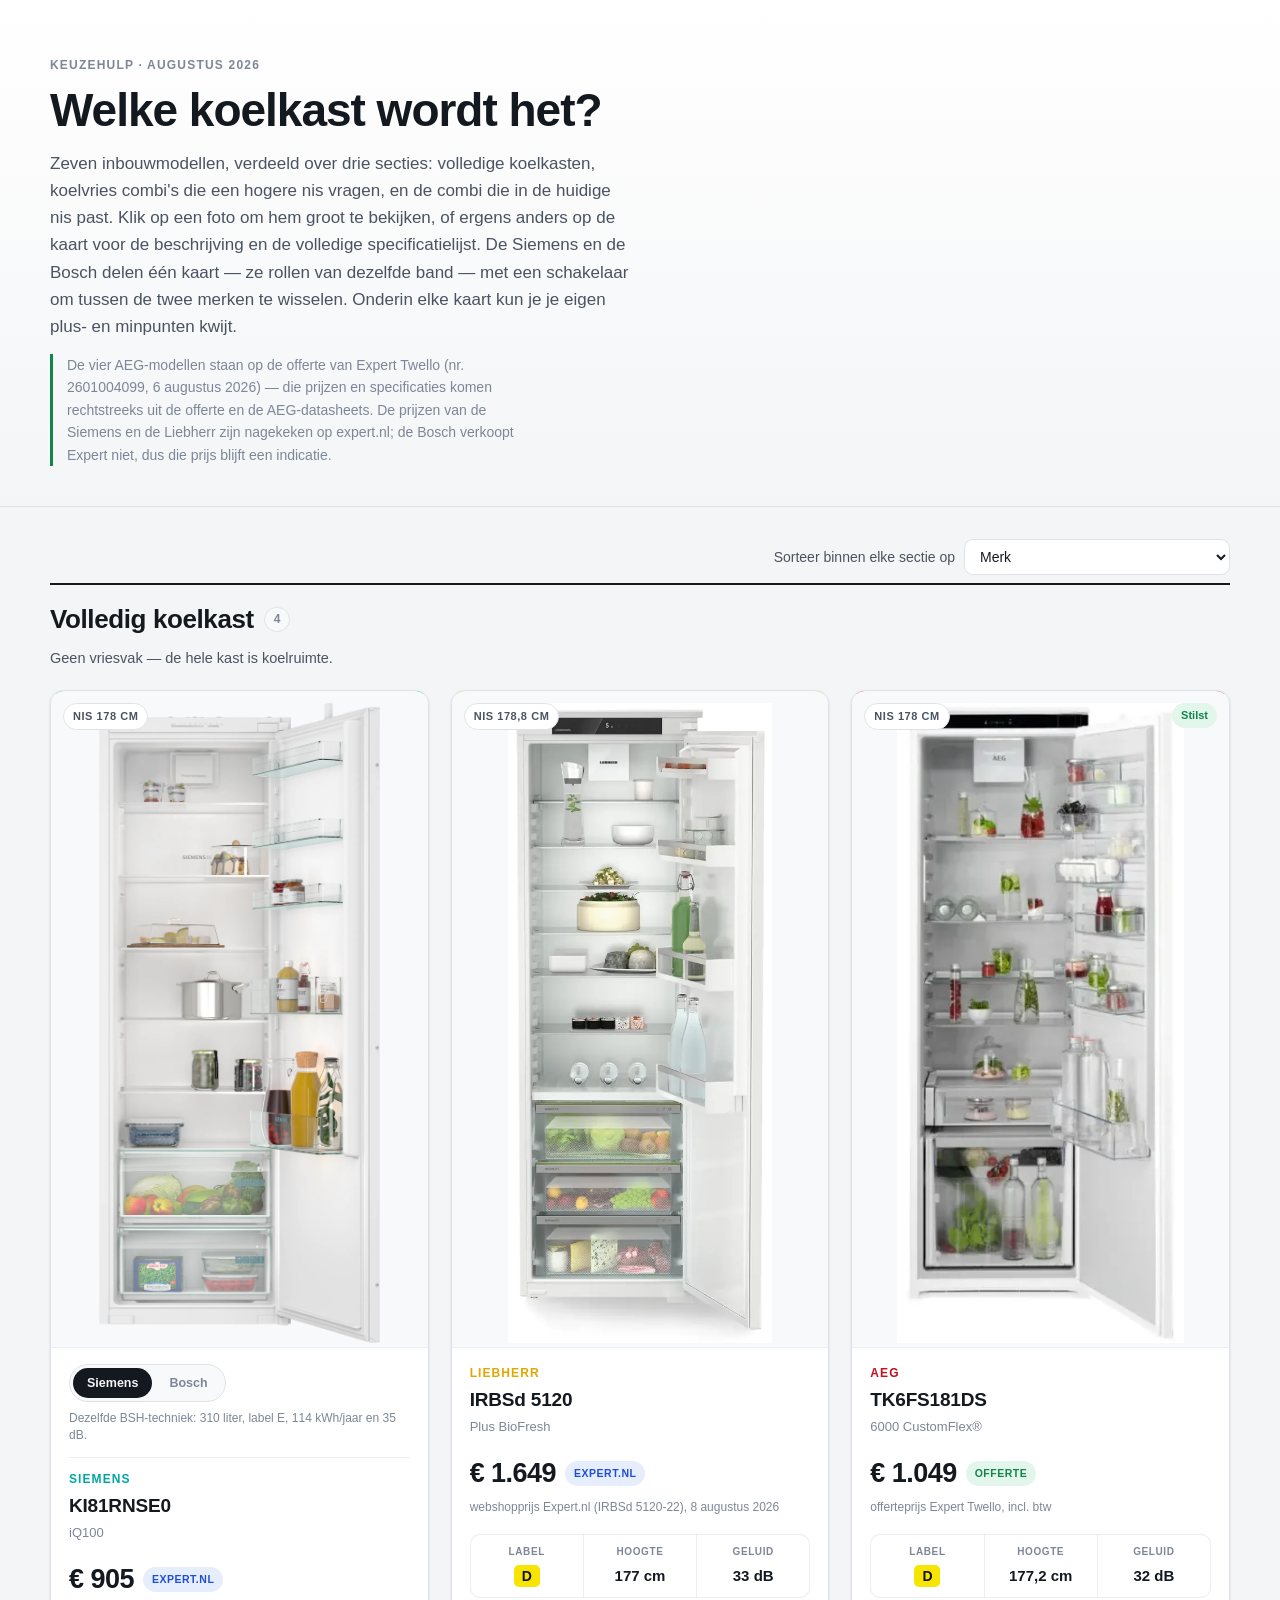
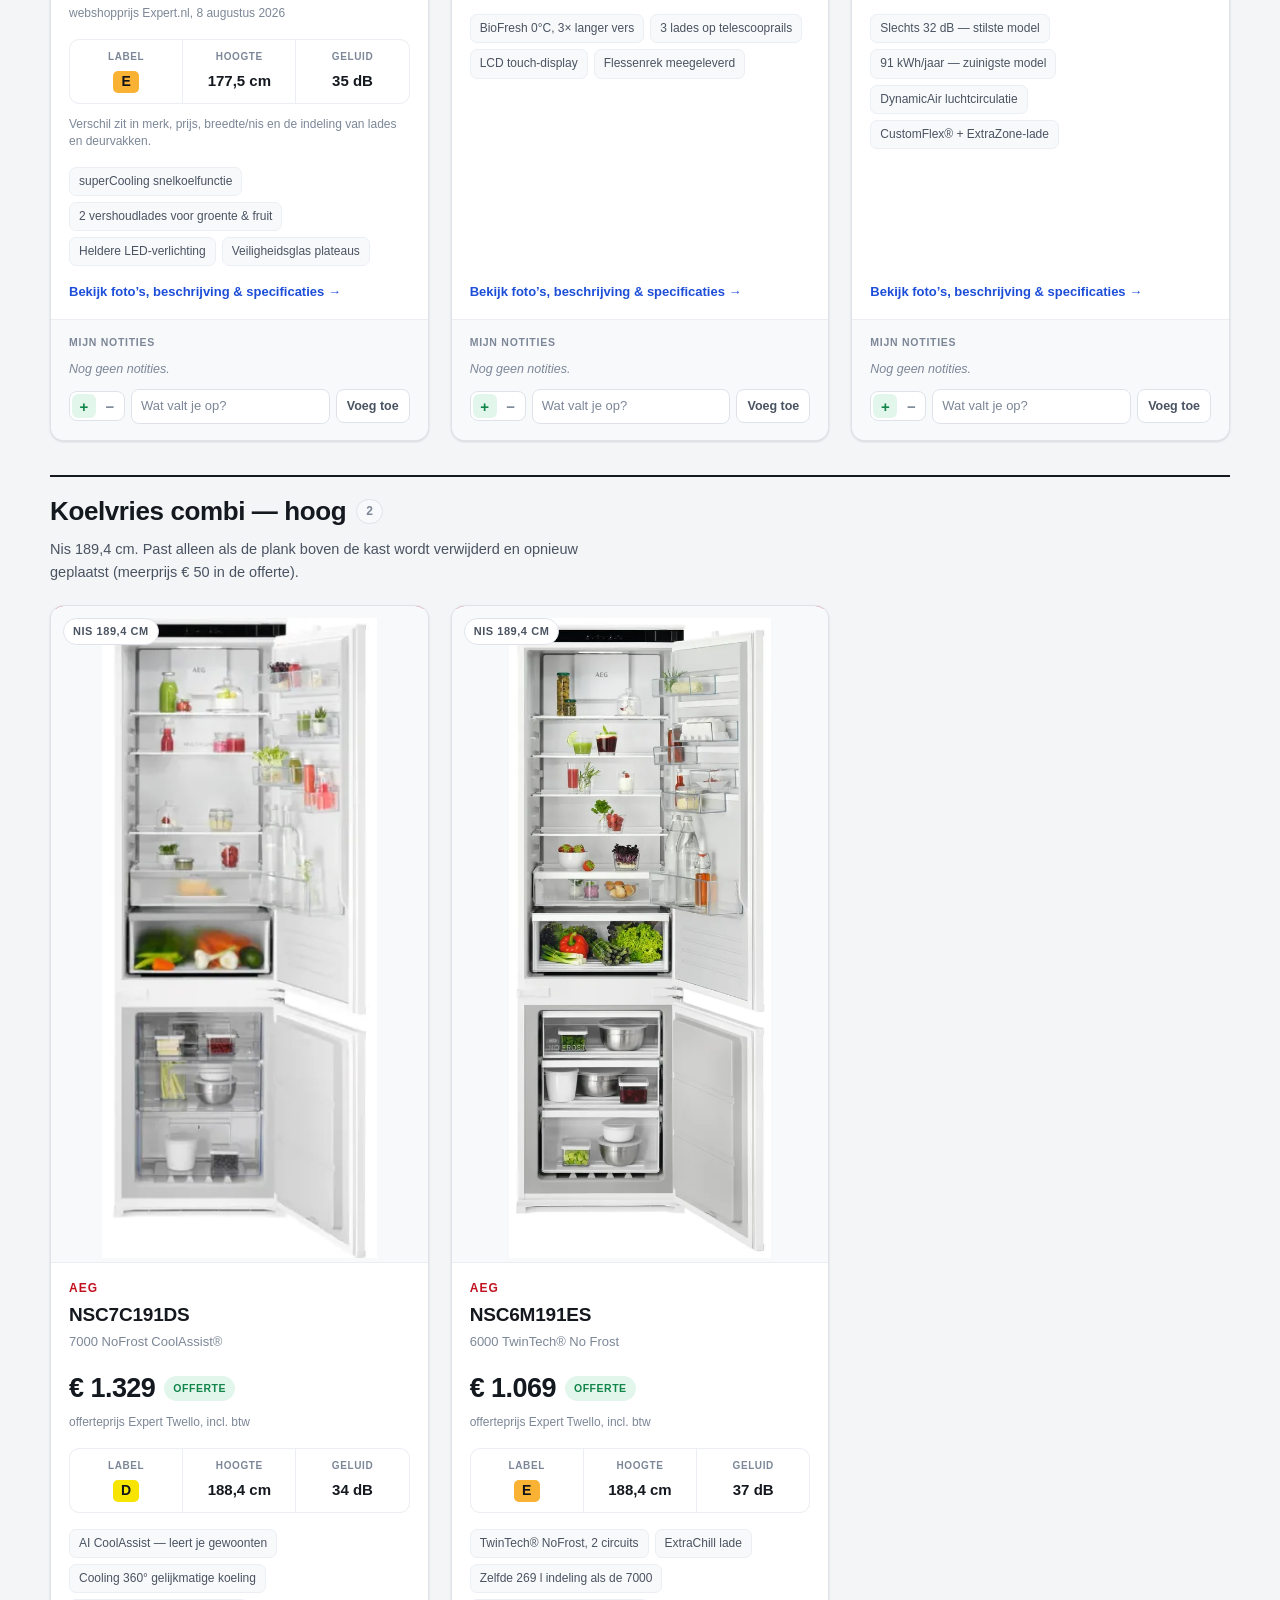
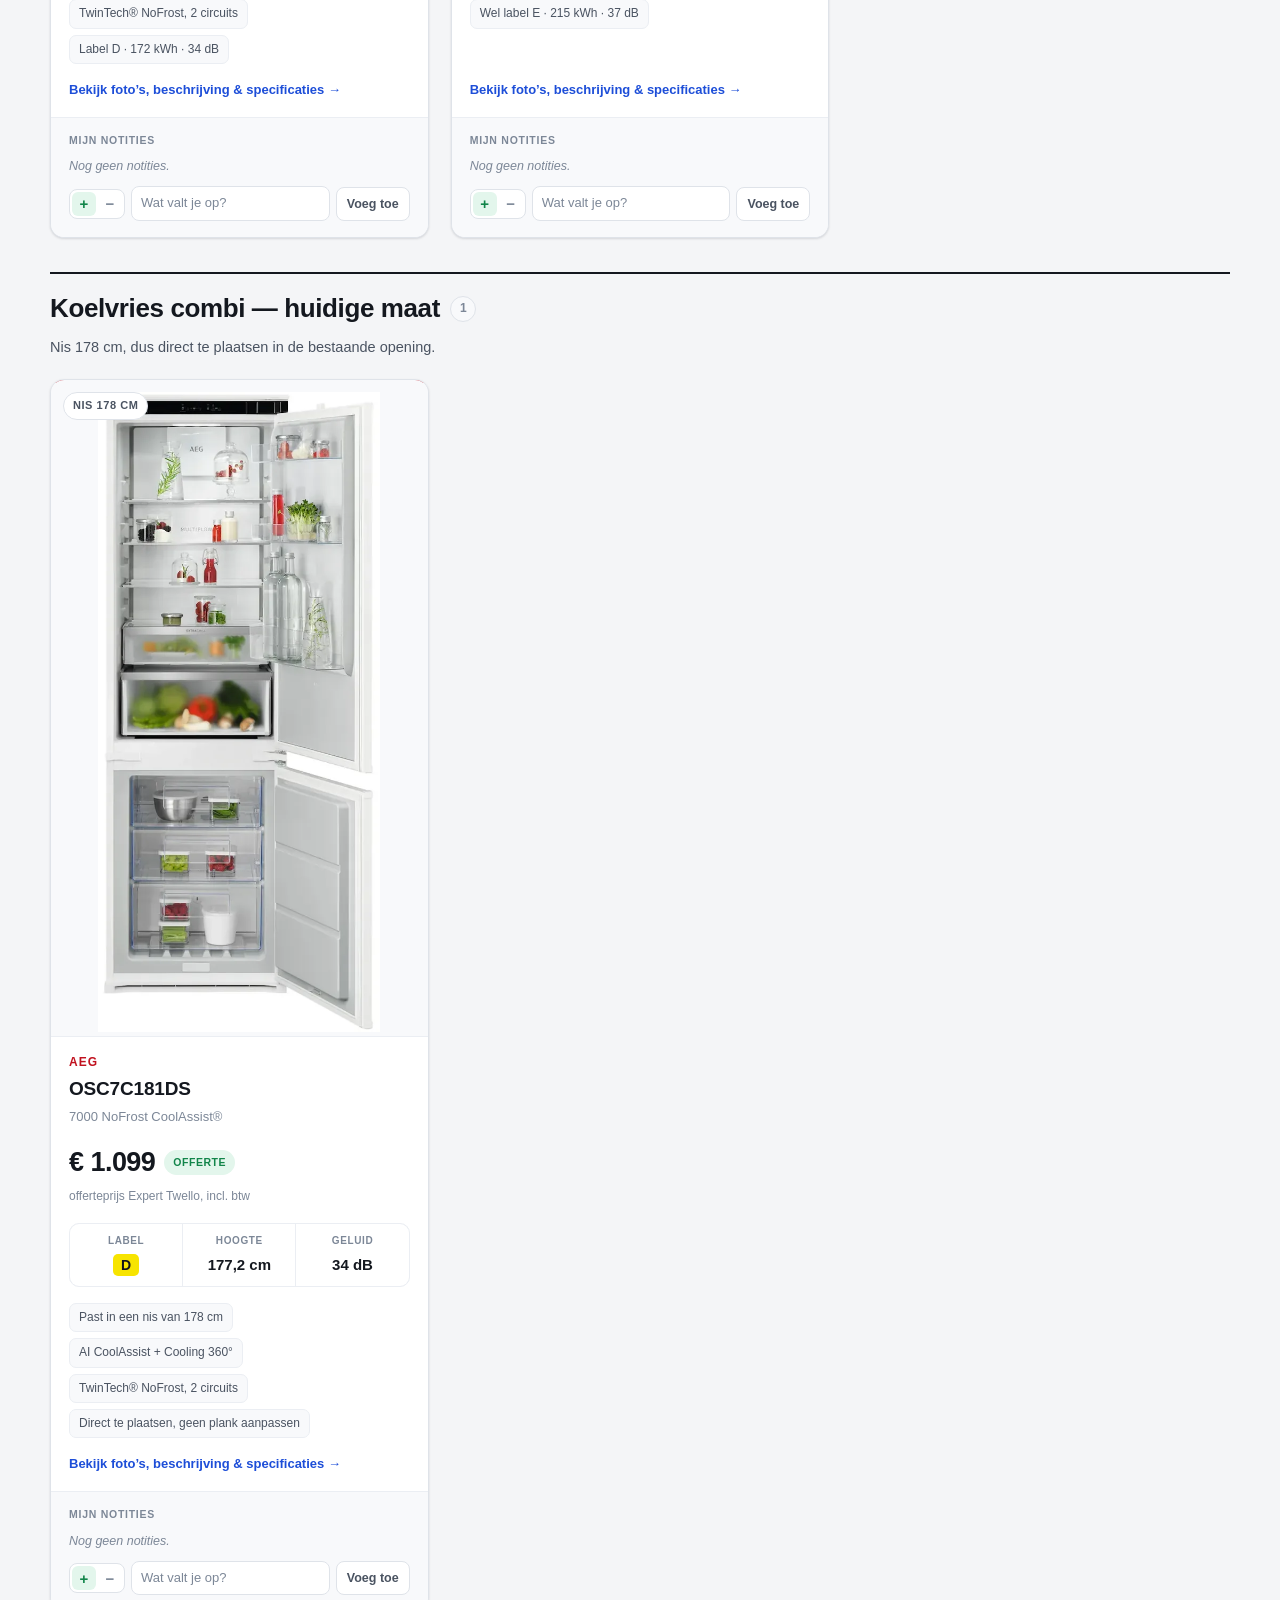
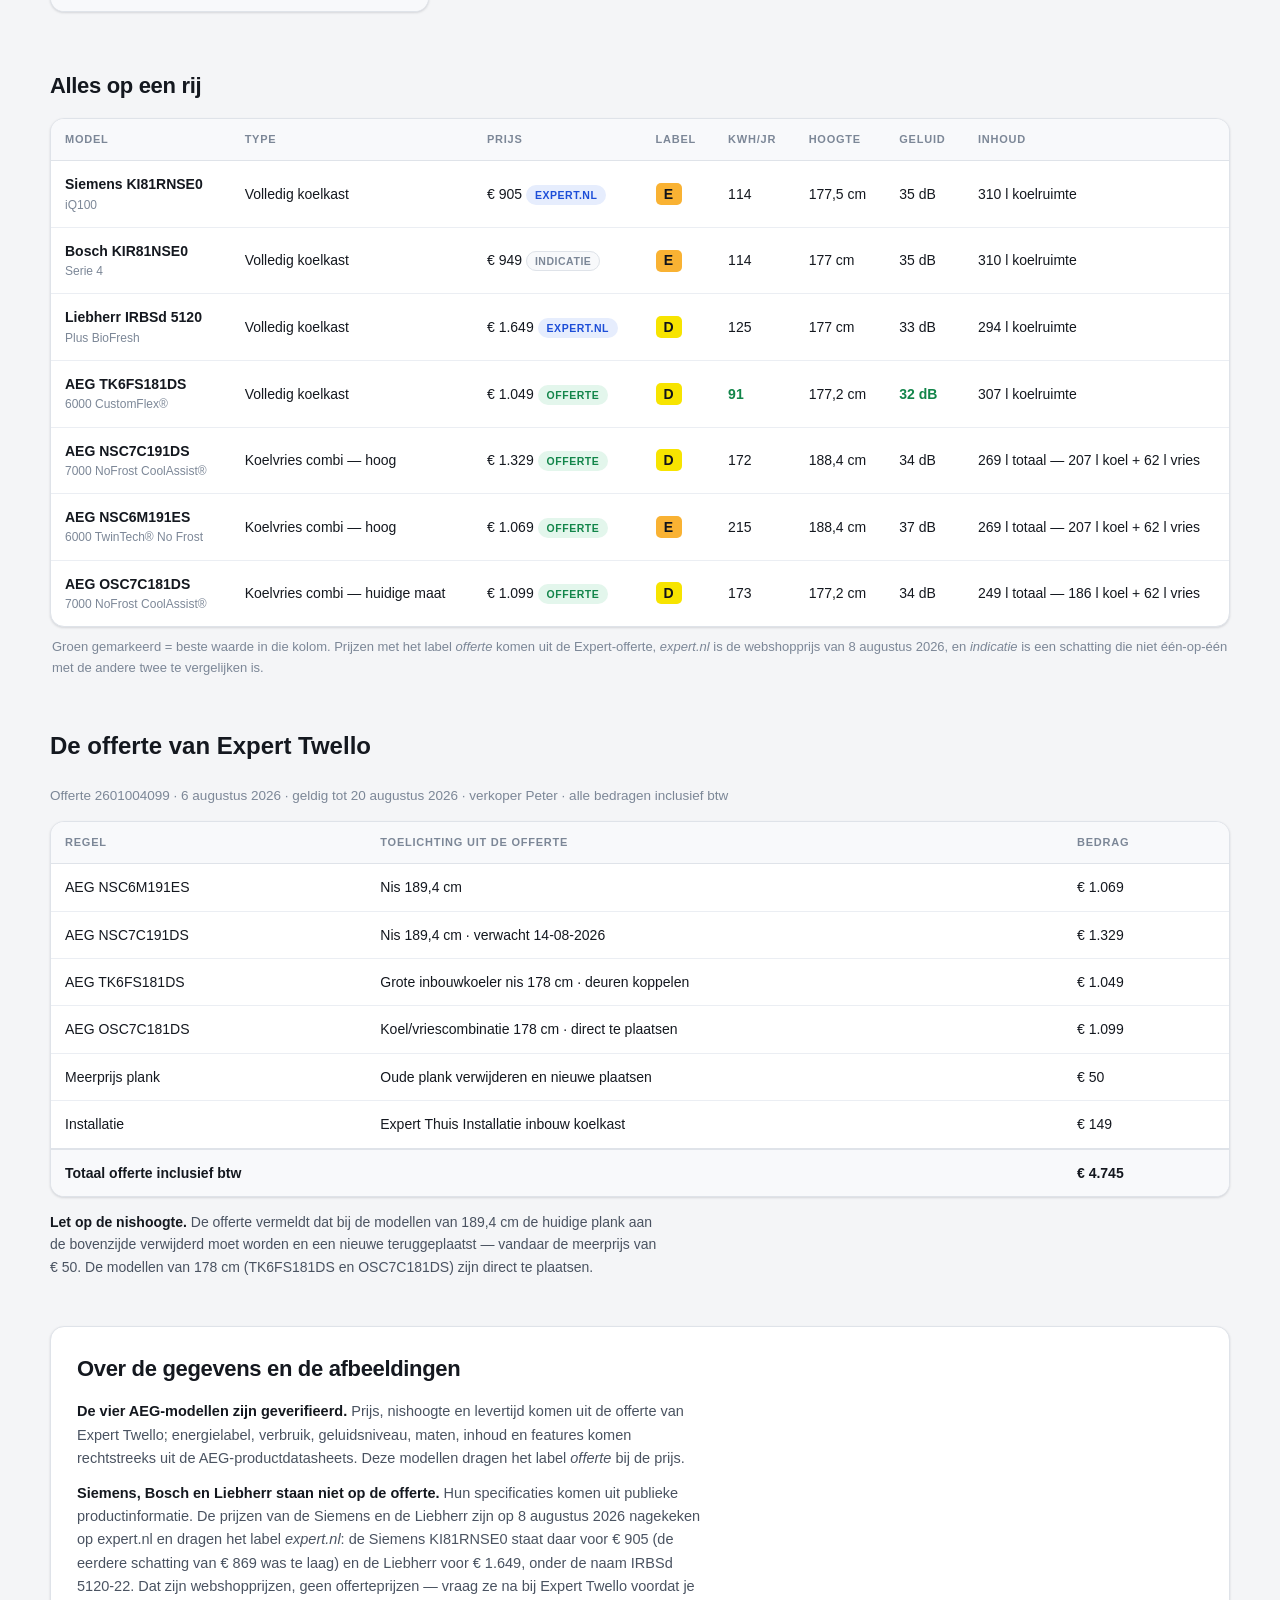
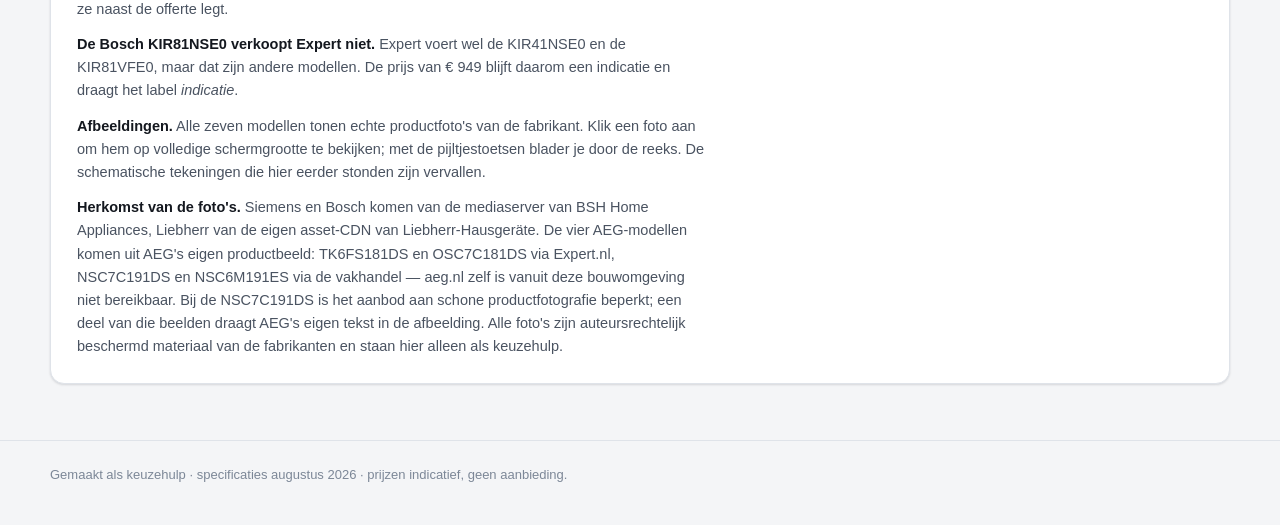
==== index.html @ 1cbc3e60 "Eigen plus- en minpunten per kaart, bewaard in de browser Onderin elke kaart staat een blok 'Mijn no" ====
<!DOCTYPE html>
<html lang="nl">
<head>
<meta charset="utf-8">
<meta name="viewport" content="width=device-width, initial-scale=1">
<title>Koelkasten vergelijken — visueel overzicht</title>
<meta name="description" content="Visueel overzicht van zes inbouwkoelkasten en koel-vriescombinaties: prijs, energielabel, hoogte, geluidsniveau en unieke features.">
<link rel="stylesheet" href="assets/style.css">
<link rel="icon" href="data:image/svg+xml,<svg xmlns='http://www.w3.org/2000/svg' viewBox='0 0 100 100'><text y='.9em' font-size='90'>🧊</text></svg>">
</head>
<body>

<header class="site-header">
  <div class="wrap">
    <p class="eyebrow">Keuzehulp · augustus 2026</p>
    <h1>Welke koelkast wordt het?</h1>
    <p class="lede">
      Zeven inbouwmodellen, verdeeld over drie secties: volledige koelkasten,
      koelvries combi's die een hogere nis vragen, en de combi die in de huidige
      nis past. Klik op een foto om hem groot te bekijken, of ergens anders op de
      kaart voor de beschrijving en de volledige specificatielijst. De Siemens en
      de Bosch delen één kaart — ze rollen van dezelfde band — met een schakelaar
      om tussen de twee merken te wisselen. Onderin elke kaart kun je je eigen
      plus- en minpunten kwijt.
    </p>
    <p class="lede-note">
      De vier AEG-modellen staan op de offerte van Expert Twello
      (nr. 2601004099, 6 augustus 2026) — die prijzen en specificaties komen
      rechtstreeks uit de offerte en de AEG-datasheets. De prijzen van de Siemens
      en de Liebherr zijn nagekeken op expert.nl; de Bosch verkoopt Expert niet,
      dus die prijs blijft een indicatie.
    </p>
  </div>
</header>

<main class="wrap">

  <section class="controls" aria-label="Sorteren">
    <label class="sort">
      <span>Sorteer binnen elke sectie op</span>
      <select id="sort">
        <option value="default">Merk</option>
        <option value="price">Prijs (laag → hoog)</option>
        <option value="noise">Geluidsniveau (stil → luid)</option>
        <option value="energy">Energieverbruik (zuinig → onzuinig)</option>
        <option value="height">Hoogte (laag → hoog)</option>
      </select>
    </label>
  </section>

  <div id="sections"></div>

  <section class="compare" aria-labelledby="compare-title">
    <h2 id="compare-title">Alles op een rij</h2>
    <div class="table-scroll">
      <table id="compare-table">
        <thead>
          <tr>
            <th scope="col">Model</th>
            <th scope="col">Type</th>
            <th scope="col">Prijs</th>
            <th scope="col">Label</th>
            <th scope="col">kWh/jr</th>
            <th scope="col">Hoogte</th>
            <th scope="col">Geluid</th>
            <th scope="col">Inhoud</th>
          </tr>
        </thead>
        <tbody></tbody>
      </table>
    </div>
    <p class="table-note">
      Groen gemarkeerd = beste waarde in die kolom. Prijzen met het label
      <em>offerte</em> komen uit de Expert-offerte, <em>expert.nl</em> is de webshopprijs
      van 8 augustus 2026, en <em>indicatie</em> is een schatting die niet één-op-één met
      de andere twee te vergelijken is.
    </p>
  </section>

  <section class="offerte" aria-labelledby="offerte-title">
    <h2 id="offerte-title">De offerte van Expert Twello</h2>
    <p class="offerte-meta">
      Offerte 2601004099 · 6 augustus 2026 · geldig tot 20 augustus 2026 ·
      verkoper Peter · alle bedragen inclusief btw
    </p>
    <div class="table-scroll">
      <table class="offerte-table">
        <thead>
          <tr>
            <th scope="col">Regel</th>
            <th scope="col">Toelichting uit de offerte</th>
            <th scope="col">Bedrag</th>
          </tr>
        </thead>
        <tbody>
          <tr><td>AEG NSC6M191ES</td><td>Nis 189,4 cm</td><td class="num">€ 1.069</td></tr>
          <tr><td>AEG NSC7C191DS</td><td>Nis 189,4 cm · verwacht 14-08-2026</td><td class="num">€ 1.329</td></tr>
          <tr><td>AEG TK6FS181DS</td><td>Grote inbouwkoeler nis 178 cm · deuren koppelen</td><td class="num">€ 1.049</td></tr>
          <tr><td>AEG OSC7C181DS</td><td>Koel/vriescombinatie 178 cm · direct te plaatsen</td><td class="num">€ 1.099</td></tr>
          <tr><td>Meerprijs plank</td><td>Oude plank verwijderen en nieuwe plaatsen</td><td class="num">€ 50</td></tr>
          <tr><td>Installatie</td><td>Expert Thuis Installatie inbouw koelkast</td><td class="num">€ 149</td></tr>
          <tr class="total"><td colspan="2">Totaal offerte inclusief btw</td><td class="num">€ 4.745</td></tr>
        </tbody>
      </table>
    </div>
    <p class="offerte-note">
      <strong>Let op de nishoogte.</strong> De offerte vermeldt dat bij de modellen van
      189,4 cm de huidige plank aan de bovenzijde verwijderd moet worden en een nieuwe
      teruggeplaatst — vandaar de meerprijs van € 50. De modellen van 178 cm
      (TK6FS181DS en OSC7C181DS) zijn direct te plaatsen.
    </p>
  </section>

  <section class="disclosure" aria-labelledby="bron-title">
    <h2 id="bron-title">Over de gegevens en de afbeeldingen</h2>
    <p>
      <strong>De vier AEG-modellen zijn geverifieerd.</strong> Prijs, nishoogte en
      levertijd komen uit de offerte van Expert Twello; energielabel, verbruik,
      geluidsniveau, maten, inhoud en features komen rechtstreeks uit de
      AEG-productdatasheets. Deze modellen dragen het label <em>offerte</em> bij de prijs.
    </p>
    <p>
      <strong>Siemens, Bosch en Liebherr staan niet op de offerte.</strong> Hun
      specificaties komen uit publieke productinformatie. De prijzen van de Siemens en de
      Liebherr zijn op 8 augustus 2026 nagekeken op expert.nl en dragen het label
      <em>expert.nl</em>: de Siemens KI81RNSE0 staat daar voor € 905 (de eerdere schatting
      van € 869 was te laag) en de Liebherr voor € 1.649, onder de naam IRBSd 5120-22.
      Dat zijn webshopprijzen, geen offerteprijzen — vraag ze na bij Expert Twello voordat
      je ze naast de offerte legt.
    </p>
    <p>
      <strong>De Bosch KIR81NSE0 verkoopt Expert niet.</strong> Expert voert wel de
      KIR41NSE0 en de KIR81VFE0, maar dat zijn andere modellen. De prijs van € 949 blijft
      daarom een indicatie en draagt het label <em>indicatie</em>.
    </p>
    <p>
      <strong>Afbeeldingen.</strong> Alle zeven modellen tonen echte productfoto's van de
      fabrikant. Klik een foto aan om hem op volledige schermgrootte te bekijken; met de
      pijltjestoetsen blader je door de reeks. De schematische tekeningen die hier eerder
      stonden zijn vervallen.
    </p>
    <p class="fineprint-sources">
      <strong>Herkomst van de foto's.</strong> Siemens en Bosch komen van de mediaserver van
      BSH Home Appliances, Liebherr van de eigen asset-CDN van Liebherr-Hausgeräte. De vier
      AEG-modellen komen uit AEG's eigen productbeeld: TK6FS181DS en OSC7C181DS via Expert.nl,
      NSC7C191DS en NSC6M191ES via de vakhandel — aeg.nl zelf is vanuit deze bouwomgeving niet
      bereikbaar. Bij de NSC7C191DS is het aanbod aan schone productfotografie beperkt; een
      deel van die beelden draagt AEG's eigen tekst in de afbeelding. Alle foto's zijn
      auteursrechtelijk beschermd materiaal van de fabrikanten en staan hier alleen als
      keuzehulp.
    </p>
  </section>

</main>

<footer class="site-footer">
  <div class="wrap">
    <p>Gemaakt als keuzehulp · specificaties augustus 2026 · prijzen indicatief, geen aanbieding.</p>
  </div>
</footer>

<!-- Detailvenster -->
<div class="modal" id="modal" hidden>
  <div class="modal-backdrop" data-close></div>
  <div class="modal-panel" role="dialog" aria-modal="true" aria-labelledby="modal-title">
    <button class="modal-close" data-close aria-label="Sluiten">&times;</button>
    <div class="modal-body">
      <div class="modal-gallery">
        <button class="stage" id="stage" type="button" aria-label="Foto vergroten">
          <span class="stage-zoom" aria-hidden="true">Vergroten</span>
        </button>
        <div class="thumbs" id="thumbs" role="tablist" aria-label="Afbeeldingen"></div>
      </div>
      <div class="modal-info">
        <p class="modal-eyebrow" id="modal-eyebrow"></p>
        <h2 id="modal-title"></h2>
        <p class="modal-tagline" id="modal-tagline"></p>
        <div class="modal-keys" id="modal-keys"></div>
        <p class="modal-desc" id="modal-desc"></p>
        <h3>Unieke features</h3>
        <ul class="feature-list" id="modal-features"></ul>
        <h3>Alle specificaties</h3>
        <table class="spec-table"><tbody id="modal-specs"></tbody></table>
        <div class="modal-actions">
          <a class="btn-expert" id="modal-link" href="#" target="_blank" rel="noopener noreferrer">
            Bekijk op Expert.nl &rarr;
          </a>
          <a class="btn-photos" id="modal-photo-link" href="#" target="_blank" rel="noopener noreferrer">
            Foto's bij de fabrikant &rarr;
          </a>
        </div>
        <p class="modal-fineprint" id="modal-fineprint"></p>
      </div>
    </div>
  </div>
</div>

<!-- Foto op volle schermgrootte -->
<div class="lightbox" id="lightbox" hidden>
  <div class="lightbox-backdrop" data-lightbox-close></div>
  <button class="lightbox-close" data-lightbox-close aria-label="Sluiten">&times;</button>
  <button class="lightbox-nav is-prev" id="lightbox-prev" aria-label="Vorige foto">&#8249;</button>
  <button class="lightbox-nav is-next" id="lightbox-next" aria-label="Volgende foto">&#8250;</button>
  <figure class="lightbox-figure" role="dialog" aria-modal="true" aria-label="Foto op ware grootte">
    <img id="lightbox-img" alt="">
    <figcaption>
      <span id="lightbox-caption"></span>
      <span class="lightbox-count" id="lightbox-count"></span>
    </figcaption>
  </figure>
</div>

<script src="assets/data.js"></script>
<script src="assets/app.js"></script>
</body>
</html>
---- assets/style.css ----
/* Koelkast-keuzehulp — stylesheet */

:root {
  --bg: #f4f5f7;
  --bg-soft: #eaecf0;
  --surface: #ffffff;
  --surface-2: #f8f9fb;
  --ink: #14181f;
  --ink-2: #4a5361;
  --ink-3: #7c8797;
  --line: #dfe3e9;
  --line-soft: #ebeef3;
  --brand: #1d4ed8;
  --good: #12854a;
  --good-bg: #e3f6ec;
  --check: #1d4ed8;
  --check-bg: #e6edfd;
  --bad: #b42318;
  --bad-bg: #fdeceb;
  --shadow-sm: 0 1px 2px rgba(16, 24, 40, .06), 0 1px 3px rgba(16, 24, 40, .08);
  --shadow-md: 0 4px 12px rgba(16, 24, 40, .08), 0 12px 28px rgba(16, 24, 40, .10);
  --shadow-lg: 0 24px 60px rgba(16, 24, 40, .28);
  --radius: 14px;
}

@media (prefers-color-scheme: dark) {
  :root:not([data-theme="light"]) {
    --bg: #0e1116;
    --bg-soft: #151a21;
    --surface: #171c24;
    --surface-2: #1e242e;
    --ink: #eef1f6;
    --ink-2: #b3bcc9;
    --ink-3: #7f8b9b;
    --line: #2a323d;
    --line-soft: #232a34;
    --brand: #7aa2ff;
    --good: #4ade80;
    --good-bg: #10331f;
    --check: #9db9ff;
    --check-bg: #182642;
    --bad: #ff9a90;
    --bad-bg: #3a1a17;
    --shadow-sm: 0 1px 2px rgba(0, 0, 0, .5);
    --shadow-md: 0 4px 12px rgba(0, 0, 0, .45), 0 16px 32px rgba(0, 0, 0, .35);
    --shadow-lg: 0 24px 70px rgba(0, 0, 0, .7);
  }
}

* { box-sizing: border-box; }

body {
  margin: 0;
  background: var(--bg);
  color: var(--ink);
  font: 400 16px/1.6 -apple-system, BlinkMacSystemFont, "Segoe UI", Inter, Roboto,
        "Helvetica Neue", Arial, sans-serif;
  -webkit-font-smoothing: antialiased;
}

.wrap { width: min(1180px, 100% - 40px); margin-inline: auto; }

/* ---------- header ---------- */

.site-header {
  background: linear-gradient(180deg, var(--surface), var(--bg));
  border-bottom: 1px solid var(--line);
  padding: 56px 0 40px;
}
.eyebrow {
  margin: 0 0 10px;
  font-size: 12px;
  font-weight: 700;
  letter-spacing: .1em;
  text-transform: uppercase;
  color: var(--ink-3);
}
h1 {
  margin: 0 0 14px;
  font-size: clamp(30px, 4.6vw, 46px);
  line-height: 1.1;
  letter-spacing: -.022em;
}
.lede {
  margin: 0;
  max-width: 62ch;
  font-size: 17px;
  color: var(--ink-2);
}

/* ---------- controls ---------- */

.controls {
  display: flex;
  flex-wrap: wrap;
  gap: 16px;
  align-items: center;
  justify-content: flex-end;
  margin: 32px 0 8px;
}
.sort { display: flex; align-items: center; gap: 9px; font-size: 14px; color: var(--ink-2); }
.sort select {
  font: inherit;
  font-size: 14px;
  padding: 8px 11px;
  border-radius: 9px;
  border: 1px solid var(--line);
  background: var(--surface);
  color: var(--ink);
  cursor: pointer;
}

/* ---------- secties ---------- */

.model-section { margin-top: 34px; }
.model-section:first-child { margin-top: 8px; }
.section-head {
  border-top: 2px solid var(--ink);
  padding-top: 14px;
  margin-bottom: 20px;
}
.section-head h2 {
  margin: 0;
  font-size: clamp(20px, 2.4vw, 26px);
  letter-spacing: -.015em;
  display: flex;
  align-items: center;
  gap: 10px;
}
.section-count {
  font-size: 12px;
  font-weight: 700;
  color: var(--ink-3);
  background: var(--surface-2);
  border: 1px solid var(--line);
  border-radius: 999px;
  padding: 2px 9px;
  font-variant-numeric: tabular-nums;
}
.section-blurb {
  margin: 6px 0 0;
  max-width: 68ch;
  font-size: 14.5px;
  color: var(--ink-2);
}

/* ---------- grid & kaarten ---------- */

.grid {
  display: grid;
  grid-template-columns: repeat(auto-fill, minmax(290px, 1fr));
  gap: 22px;
}

.card {
  position: relative;
  display: flex;
  flex-direction: column;
  text-align: left;
  padding: 0;
  border: 1px solid var(--line);
  border-radius: var(--radius);
  background: var(--surface);
  box-shadow: var(--shadow-sm);
  cursor: pointer;
  overflow: hidden;
  transition: transform .18s ease, box-shadow .18s ease, border-color .18s ease;
}
.card:hover, .card:focus-within {
  transform: translateY(-3px);
  box-shadow: var(--shadow-md);
  border-color: var(--ink-3);
}
.card::before {
  content: "";
  position: absolute;
  inset: 0 0 auto;
  height: 3px;
  background: var(--accent);
}

.card-media {
  position: relative;
  background: var(--surface-2);
  border-bottom: 1px solid var(--line-soft);
  padding: 12px 12px 4px;
  display: flex;
  justify-content: center;
  cursor: zoom-in;
}
/* Coverbeeld 640 px hoog; de breedte blijft die van de kaart. */
.card-media .fridge-photo { height: 640px; width: 100%; }
.card-zoom {
  position: absolute;
  left: 50%;
  bottom: 12px;
  transform: translateX(-50%);
  padding: 5px 11px;
  border-radius: 999px;
  background: var(--surface);
  border: 1px solid var(--line);
  font-size: 11.5px;
  font-weight: 700;
  color: var(--ink-2);
  white-space: nowrap;
  opacity: 0;
  transition: opacity .15s;
  pointer-events: none;
}
.card-media:hover .card-zoom { opacity: 1; }

/* Op een telefoon vult 640 px bijna het hele scherm; daar iets lager. */
@media (max-width: 560px) {
  .card-media .fridge-photo { height: 460px; }
}

.badge-type {
  position: absolute;
  top: 12px;
  left: 12px;
  font-size: 11px;
  font-weight: 700;
  letter-spacing: .05em;
  text-transform: uppercase;
  padding: 4px 9px;
  border-radius: 999px;
  background: var(--surface);
  border: 1px solid var(--line);
  color: var(--ink-2);
}
.badge-best {
  position: absolute;
  top: 12px;
  right: 12px;
  font-size: 11px;
  font-weight: 700;
  padding: 4px 9px;
  border-radius: 999px;
  background: var(--good-bg);
  color: var(--good);
}

.card-body { padding: 16px 18px 18px; display: flex; flex-direction: column; flex: 1; }
.card-brand {
  font-size: 12px;
  font-weight: 700;
  letter-spacing: .09em;
  text-transform: uppercase;
  color: var(--accent);
  margin: 0 0 2px;
}
.card-model { margin: 0; font-size: 19px; letter-spacing: -.01em; }
.card-series { margin: 2px 0 0; font-size: 13px; color: var(--ink-3); }

.card-price {
  margin: 14px 0 0;
  display: flex;
  align-items: center;
  gap: 9px;
}
.price-value { font-size: 27px; font-weight: 700; letter-spacing: -.02em; }
.price-note { font-size: 12px; color: var(--ink-3); margin: 3px 0 0; }

.src-tag {
  font-size: 10.5px;
  font-weight: 700;
  letter-spacing: .05em;
  text-transform: uppercase;
  padding: 3px 8px;
  border-radius: 999px;
  background: var(--surface-2);
  border: 1px solid var(--line);
  color: var(--ink-3);
  white-space: nowrap;
}
.src-tag.is-quoted {
  background: var(--good-bg);
  border-color: transparent;
  color: var(--good);
}
.src-tag.is-checked {
  background: var(--check-bg);
  border-color: transparent;
  color: var(--check);
}

.card-stats {
  display: grid;
  grid-template-columns: repeat(3, 1fr);
  gap: 1px;
  margin: 16px 0 0;
  background: var(--line-soft);
  border: 1px solid var(--line-soft);
  border-radius: 10px;
  overflow: hidden;
}
.stat { background: var(--surface); padding: 9px 8px; text-align: center; }
.stat-label {
  display: block;
  font-size: 10px;
  font-weight: 700;
  letter-spacing: .06em;
  text-transform: uppercase;
  color: var(--ink-3);
  margin-bottom: 3px;
}
.stat-value { font-size: 15px; font-weight: 650; font-variant-numeric: tabular-nums; }

.energy-pill {
  display: inline-flex;
  align-items: center;
  justify-content: center;
  min-width: 26px;
  height: 22px;
  padding: 0 7px;
  border-radius: 5px;
  font-weight: 800;
  font-size: 14px;
  color: #10131a;
}

.card-features {
  list-style: none;
  margin: 16px 0 0;
  padding: 0;
  display: flex;
  flex-wrap: wrap;
  gap: 6px;
}
.card-features li {
  font-size: 12px;
  padding: 4px 9px;
  border-radius: 7px;
  background: var(--surface-2);
  border: 1px solid var(--line-soft);
  color: var(--ink-2);
}

/* De detailknop is de plek waar het toetsenbord de kaart binnenkomt. */
.card-open {
  margin-top: auto;
  padding: 16px 0 0;
  border: 0;
  background: none;
  text-align: left;
  font: inherit;
  font-size: 13px;
  font-weight: 650;
  color: var(--brand);
  cursor: pointer;
}
.card-open:hover { text-decoration: underline; }

/* ---------- twee merken op één kaart ---------- */

.twin-head {
  margin: 0 0 12px;
  padding-bottom: 12px;
  border-bottom: 1px solid var(--line-soft);
}
.twin-toggle {
  display: inline-flex;
  padding: 3px;
  gap: 3px;
  border: 1px solid var(--line);
  border-radius: 999px;
  background: var(--surface-2);
}
.twin-btn {
  appearance: none;
  border: 0;
  background: none;
  border-radius: 999px;
  padding: 5px 14px;
  font: inherit;
  font-size: 12.5px;
  font-weight: 700;
  color: var(--ink-3);
  cursor: pointer;
  transition: background .15s, color .15s;
}
.twin-btn:hover { color: var(--ink); }
.twin-btn.is-on {
  background: var(--ink);
  color: var(--bg);
}
.twin-shared {
  margin: 8px 0 0;
  font-size: 12px;
  line-height: 1.45;
  color: var(--ink-3);
}
.twin-note {
  margin: 12px 0 0;
  font-size: 12px;
  line-height: 1.45;
  color: var(--ink-3);
}

/* ---------- vergelijktabel ---------- */

.compare { margin: 56px 0 48px; }
.compare h2, .disclosure h2 {
  font-size: 22px;
  letter-spacing: -.015em;
  margin: 0 0 14px;
}
.table-scroll {
  overflow-x: auto;
  border: 1px solid var(--line);
  border-radius: var(--radius);
  background: var(--surface);
  box-shadow: var(--shadow-sm);
}
table { border-collapse: collapse; width: 100%; min-width: 760px; font-size: 14px; }
thead th {
  text-align: left;
  padding: 12px 14px;
  font-size: 11px;
  font-weight: 700;
  letter-spacing: .07em;
  text-transform: uppercase;
  color: var(--ink-3);
  border-bottom: 1px solid var(--line);
  background: var(--surface-2);
  white-space: nowrap;
}
tbody td { padding: 12px 14px; border-bottom: 1px solid var(--line-soft); }
tbody tr:last-child td { border-bottom: 0; }
tbody tr { cursor: pointer; }
tbody tr:hover { background: var(--surface-2); }
td.num { font-variant-numeric: tabular-nums; }
td.best { color: var(--good); font-weight: 700; }
.row-model { font-weight: 650; }
.row-model small { display: block; font-weight: 400; color: var(--ink-3); font-size: 12px; }
.table-note { font-size: 13px; color: var(--ink-3); margin: 10px 2px 0; }

.lede-note {
  margin: 14px 0 0;
  max-width: 62ch;
  font-size: 14px;
  color: var(--ink-3);
  padding-left: 14px;
  border-left: 3px solid var(--good);
}

/* ---------- offerte ---------- */

.offerte { margin-bottom: 48px; }
.offerte-meta { margin: 0 0 14px; font-size: 13.5px; color: var(--ink-3); }
.offerte-table { min-width: 620px; }
.offerte-table tr.total td {
  font-weight: 700;
  border-top: 2px solid var(--line);
  background: var(--surface-2);
}
.offerte-table tbody tr { cursor: default; }
.offerte-note {
  margin: 14px 0 0;
  font-size: 14px;
  color: var(--ink-2);
  max-width: 78ch;
}
.offerte-note strong { color: var(--ink); }

/* ---------- verantwoording ---------- */

.disclosure {
  background: var(--surface);
  border: 1px solid var(--line);
  border-radius: var(--radius);
  padding: 24px 26px;
  margin-bottom: 56px;
  box-shadow: var(--shadow-sm);
}
.disclosure p { margin: 0 0 12px; font-size: 14.5px; color: var(--ink-2); max-width: 78ch; }
.disclosure p:last-child { margin-bottom: 0; }
.disclosure strong { color: var(--ink); }

.site-footer {
  border-top: 1px solid var(--line);
  padding: 24px 0 40px;
  font-size: 13px;
  color: var(--ink-3);
}
.site-footer p { margin: 0; }

/* ---------- modal ---------- */

.modal { position: fixed; inset: 0; z-index: 60; display: grid; place-items: center; padding: 20px; }
.modal[hidden] { display: none; }
.modal-backdrop {
  position: absolute;
  inset: 0;
  background: rgba(10, 13, 18, .62);
  backdrop-filter: blur(3px);
}
.modal-panel {
  position: relative;
  width: min(1020px, 100%);
  max-height: calc(100vh - 40px);
  overflow: auto;
  background: var(--surface);
  border: 1px solid var(--line);
  border-radius: 18px;
  box-shadow: var(--shadow-lg);
  animation: pop .18s ease-out;
}
@keyframes pop { from { transform: translateY(10px) scale(.985); opacity: 0; } }
@media (prefers-reduced-motion: reduce) {
  .modal-panel { animation: none; }
  .card { transition: none; }
}

.modal-close {
  position: absolute;
  top: 12px;
  right: 14px;
  z-index: 2;
  width: 36px;
  height: 36px;
  border-radius: 50%;
  border: 1px solid var(--line);
  background: var(--surface);
  color: var(--ink-2);
  font-size: 22px;
  line-height: 1;
  cursor: pointer;
}
.modal-close:hover { background: var(--surface-2); color: var(--ink); }

.modal-body { display: grid; grid-template-columns: minmax(0, 420px) minmax(0, 1fr); }
@media (max-width: 860px) { .modal-body { grid-template-columns: 1fr; } }

.modal-gallery {
  background: var(--surface-2);
  border-right: 1px solid var(--line-soft);
  padding: 22px 20px;
  display: flex;
  flex-direction: column;
  gap: 14px;
}
@media (max-width: 860px) {
  .modal-gallery { border-right: 0; border-bottom: 1px solid var(--line-soft); }
}
/* De grote weergave is een knop: klikken opent de foto op schermgrootte. */
.stage {
  position: relative;
  background: var(--surface);
  border: 1px solid var(--line-soft);
  border-radius: 12px;
  padding: 10px;
  display: flex;
  justify-content: center;
  width: 100%;
  font: inherit;
  color: inherit;
  cursor: zoom-in;
  transition: border-color .15s;
}
.stage:hover { border-color: var(--ink-3); }
.stage-zoom {
  position: absolute;
  right: 14px;
  bottom: 14px;
  padding: 5px 10px;
  border-radius: 999px;
  background: var(--surface-2);
  border: 1px solid var(--line);
  font-size: 11.5px;
  font-weight: 700;
  color: var(--ink-2);
  opacity: 0;
  transition: opacity .15s;
  pointer-events: none;
}
.stage:hover .stage-zoom,
.stage:focus-visible .stage-zoom { opacity: 1; }
.thumbs { display: grid; grid-template-columns: repeat(4, 1fr); gap: 8px; }
.thumb {
  padding: 6px 2px 2px;
  border: 1px solid var(--line);
  border-radius: 9px;
  background: var(--surface);
  cursor: pointer;
  font: inherit;
  display: flex;
  flex-direction: column;
  align-items: center;
  gap: 2px;
  transition: border-color .15s, background .15s;
}
.thumb:hover { border-color: var(--ink-3); }
.thumb.is-active { border-color: var(--ink); background: var(--surface-2); }
.thumb span { font-size: 10.5px; color: var(--ink-3); font-weight: 600; }
.thumb.is-active span { color: var(--ink); }

.modal-info { padding: 26px 28px 30px; min-width: 0; }
.modal-eyebrow {
  margin: 0 0 4px;
  font-size: 12px;
  font-weight: 700;
  letter-spacing: .09em;
  text-transform: uppercase;
}
#modal-title { margin: 0; font-size: 26px; letter-spacing: -.02em; }
.modal-tagline { margin: 6px 0 0; color: var(--ink-2); font-size: 15px; }

.modal-keys {
  display: grid;
  grid-template-columns: repeat(auto-fit, minmax(96px, 1fr));
  gap: 1px;
  margin: 18px 0 20px;
  background: var(--line-soft);
  border: 1px solid var(--line-soft);
  border-radius: 10px;
  overflow: hidden;
}
.modal-keys .stat { padding: 10px 8px; }

.modal-desc { font-size: 15px; color: var(--ink-2); margin: 0 0 22px; }
.modal-info h3 {
  font-size: 12px;
  font-weight: 700;
  letter-spacing: .08em;
  text-transform: uppercase;
  color: var(--ink-3);
  margin: 0 0 10px;
}
.feature-list { list-style: none; margin: 0 0 24px; padding: 0; display: grid; gap: 7px; }
.feature-list li { position: relative; padding-left: 24px; font-size: 14.5px; }
.feature-list li::before {
  content: "";
  position: absolute;
  left: 4px;
  top: .58em;
  width: 7px;
  height: 7px;
  border-radius: 50%;
  background: var(--accent);
}

.spec-table { width: 100%; min-width: 0; font-size: 14px; margin-bottom: 24px; }
.spec-table td { padding: 8px 0; border-bottom: 1px solid var(--line-soft); vertical-align: top; }
.spec-table td:first-child { color: var(--ink-3); width: 44%; padding-right: 14px; }

.modal-actions { display: flex; flex-wrap: wrap; gap: 10px; }
.btn-expert, .btn-photos {
  display: inline-block;
  padding: 12px 20px;
  border-radius: 10px;
  font-weight: 650;
  font-size: 14.5px;
  text-decoration: none;
}
.btn-expert { background: var(--ink); color: var(--bg); }
.btn-photos {
  background: var(--surface-2);
  border: 1px solid var(--line);
  color: var(--ink);
}
.btn-expert:hover { opacity: .88; }
.btn-photos:hover { border-color: var(--ink-3); }
.btn-photos[hidden] { display: none; }

.fridge-photo {
  display: block;
  width: 100%;
  height: 100%;
  object-fit: contain;
}
.stage .fridge-photo { height: min(52vh, 420px); }
.thumb .fridge-photo { height: 62px; }
.modal-fineprint { margin: 12px 0 0; font-size: 12.5px; color: var(--ink-3); }



/* ---------- foto op volle schermgrootte ---------- */

.lightbox {
  position: fixed;
  inset: 0;
  z-index: 200;
  display: flex;
  align-items: center;
  justify-content: center;
  padding: 24px;
}
.lightbox[hidden] { display: none; }
.lightbox-backdrop {
  position: absolute;
  inset: 0;
  background: rgba(8, 11, 18, .92);
  cursor: zoom-out;
}
.lightbox-figure {
  position: relative;
  margin: 0;
  max-width: min(1200px, 100%);
  max-height: 100%;
  display: flex;
  flex-direction: column;
  align-items: center;
  gap: 12px;
  pointer-events: none;
}
.lightbox-figure img {
  display: block;
  max-width: 100%;
  max-height: calc(100vh - 130px);
  object-fit: contain;
  border-radius: 10px;
  background: #fff;
}
.lightbox-figure figcaption {
  display: flex;
  align-items: baseline;
  gap: 10px;
  flex-wrap: wrap;
  justify-content: center;
  color: #f4f6fa;
  font-size: 13.5px;
  font-weight: 600;
  text-align: center;
}
.lightbox-count { color: rgba(244, 246, 250, .62); font-weight: 500; }

.lightbox-close,
.lightbox-nav {
  position: absolute;
  z-index: 1;
  border: 1px solid rgba(255, 255, 255, .28);
  background: rgba(20, 25, 35, .72);
  color: #fff;
  border-radius: 999px;
  cursor: pointer;
  font: inherit;
  display: flex;
  align-items: center;
  justify-content: center;
  transition: background .15s, border-color .15s;
}
.lightbox-close:hover,
.lightbox-nav:hover { background: rgba(50, 58, 74, .95); border-color: rgba(255, 255, 255, .5); }
.lightbox-close {
  top: 18px;
  right: 18px;
  width: 42px;
  height: 42px;
  font-size: 26px;
  line-height: 1;
}
.lightbox-nav {
  top: 50%;
  transform: translateY(-50%);
  width: 46px;
  height: 46px;
  font-size: 30px;
  line-height: 1;
  padding-bottom: 4px;
}
.lightbox-nav.is-prev { left: 18px; }
.lightbox-nav.is-next { right: 18px; }
.lightbox-nav[hidden] { display: none; }

@media (max-width: 640px) {
  .lightbox { padding: 12px; }
  .lightbox-nav { width: 40px; height: 40px; font-size: 26px; }
  .lightbox-nav.is-prev { left: 8px; }
  .lightbox-nav.is-next { right: 8px; }
  .lightbox-figure img { max-height: calc(100vh - 150px); }
}

/* ---------- eigen notities per kaart ---------- */

.sr-only {
  position: absolute;
  width: 1px;
  height: 1px;
  padding: 0;
  margin: -1px;
  overflow: hidden;
  clip: rect(0, 0, 0, 0);
  white-space: nowrap;
  border: 0;
}

.card-notes {
  margin: 16px -18px -18px;
  padding: 14px 18px 16px;
  border-top: 1px solid var(--line-soft);
  background: var(--surface-2);
  cursor: default;
}
.notes-title {
  margin: 0 0 8px;
  font-size: 10.5px;
  font-weight: 700;
  letter-spacing: .07em;
  text-transform: uppercase;
  color: var(--ink-3);
}

.note-list { list-style: none; margin: 0 0 10px; padding: 0; }
.note-empty { font-size: 12.5px; color: var(--ink-3); font-style: italic; }
.note {
  display: flex;
  align-items: flex-start;
  gap: 8px;
  padding: 3px 0;
  font-size: 13px;
  line-height: 1.4;
}
.note-mark {
  flex: none;
  width: 17px;
  height: 17px;
  margin-top: 2px;
  border-radius: 5px;
  display: flex;
  align-items: center;
  justify-content: center;
  font-size: 13px;
  font-weight: 800;
  line-height: 1;
}
.note.is-pro .note-mark { background: var(--good-bg); color: var(--good); }
.note.is-con .note-mark { background: var(--bad-bg); color: var(--bad); }
.note-text { flex: 1; min-width: 0; overflow-wrap: anywhere; color: var(--ink); }
.note-del {
  flex: none;
  border: 0;
  background: none;
  padding: 0 2px;
  font: inherit;
  font-size: 16px;
  line-height: 1;
  color: var(--ink-3);
  cursor: pointer;
  opacity: 0;
  transition: opacity .15s, color .15s;
}
.note:hover .note-del,
.note-del:focus-visible { opacity: 1; }
.note-del:hover { color: var(--bad); }

.note-form { display: flex; gap: 6px; align-items: center; }
.note-kind {
  display: inline-flex;
  flex: none;
  padding: 2px;
  gap: 2px;
  border: 1px solid var(--line);
  border-radius: 8px;
  background: var(--surface);
}
.note-kind-btn {
  appearance: none;
  border: 0;
  background: none;
  border-radius: 6px;
  width: 24px;
  height: 24px;
  font: inherit;
  font-size: 15px;
  font-weight: 800;
  line-height: 1;
  color: var(--ink-3);
  cursor: pointer;
  transition: background .15s, color .15s;
}
.note-kind-btn[data-kind="pro"].is-on { background: var(--good-bg); color: var(--good); }
.note-kind-btn[data-kind="con"].is-on { background: var(--bad-bg); color: var(--bad); }

.note-input {
  flex: 1;
  min-width: 0;
  font: inherit;
  font-size: 13px;
  padding: 6px 9px;
  border: 1px solid var(--line);
  border-radius: 8px;
  background: var(--surface);
  color: var(--ink);
}
.note-input::placeholder { color: var(--ink-3); }
.note-add {
  flex: none;
  border: 1px solid var(--line);
  background: var(--surface);
  border-radius: 8px;
  padding: 6px 10px;
  font: inherit;
  font-size: 12.5px;
  font-weight: 650;
  color: var(--ink-2);
  cursor: pointer;
  transition: border-color .15s, color .15s;
}
.note-add:hover { border-color: var(--ink-3); color: var(--ink); }
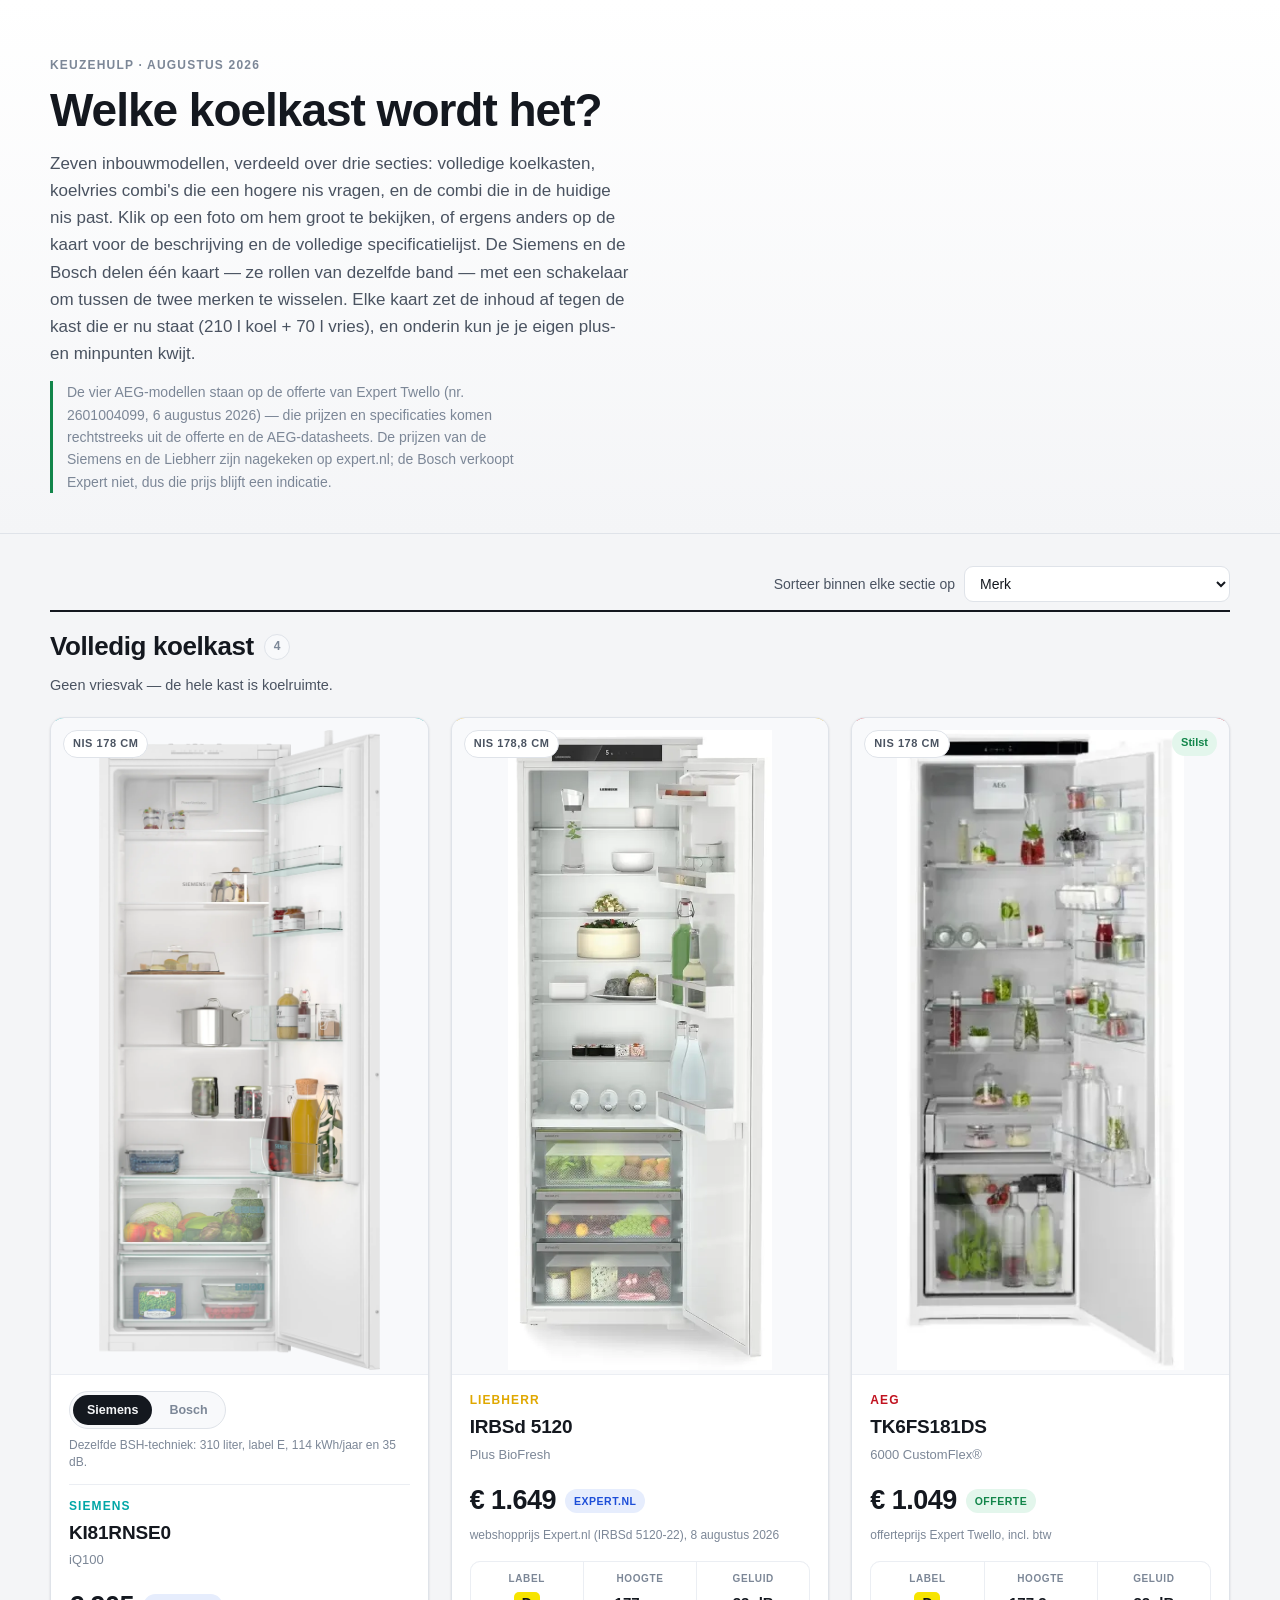
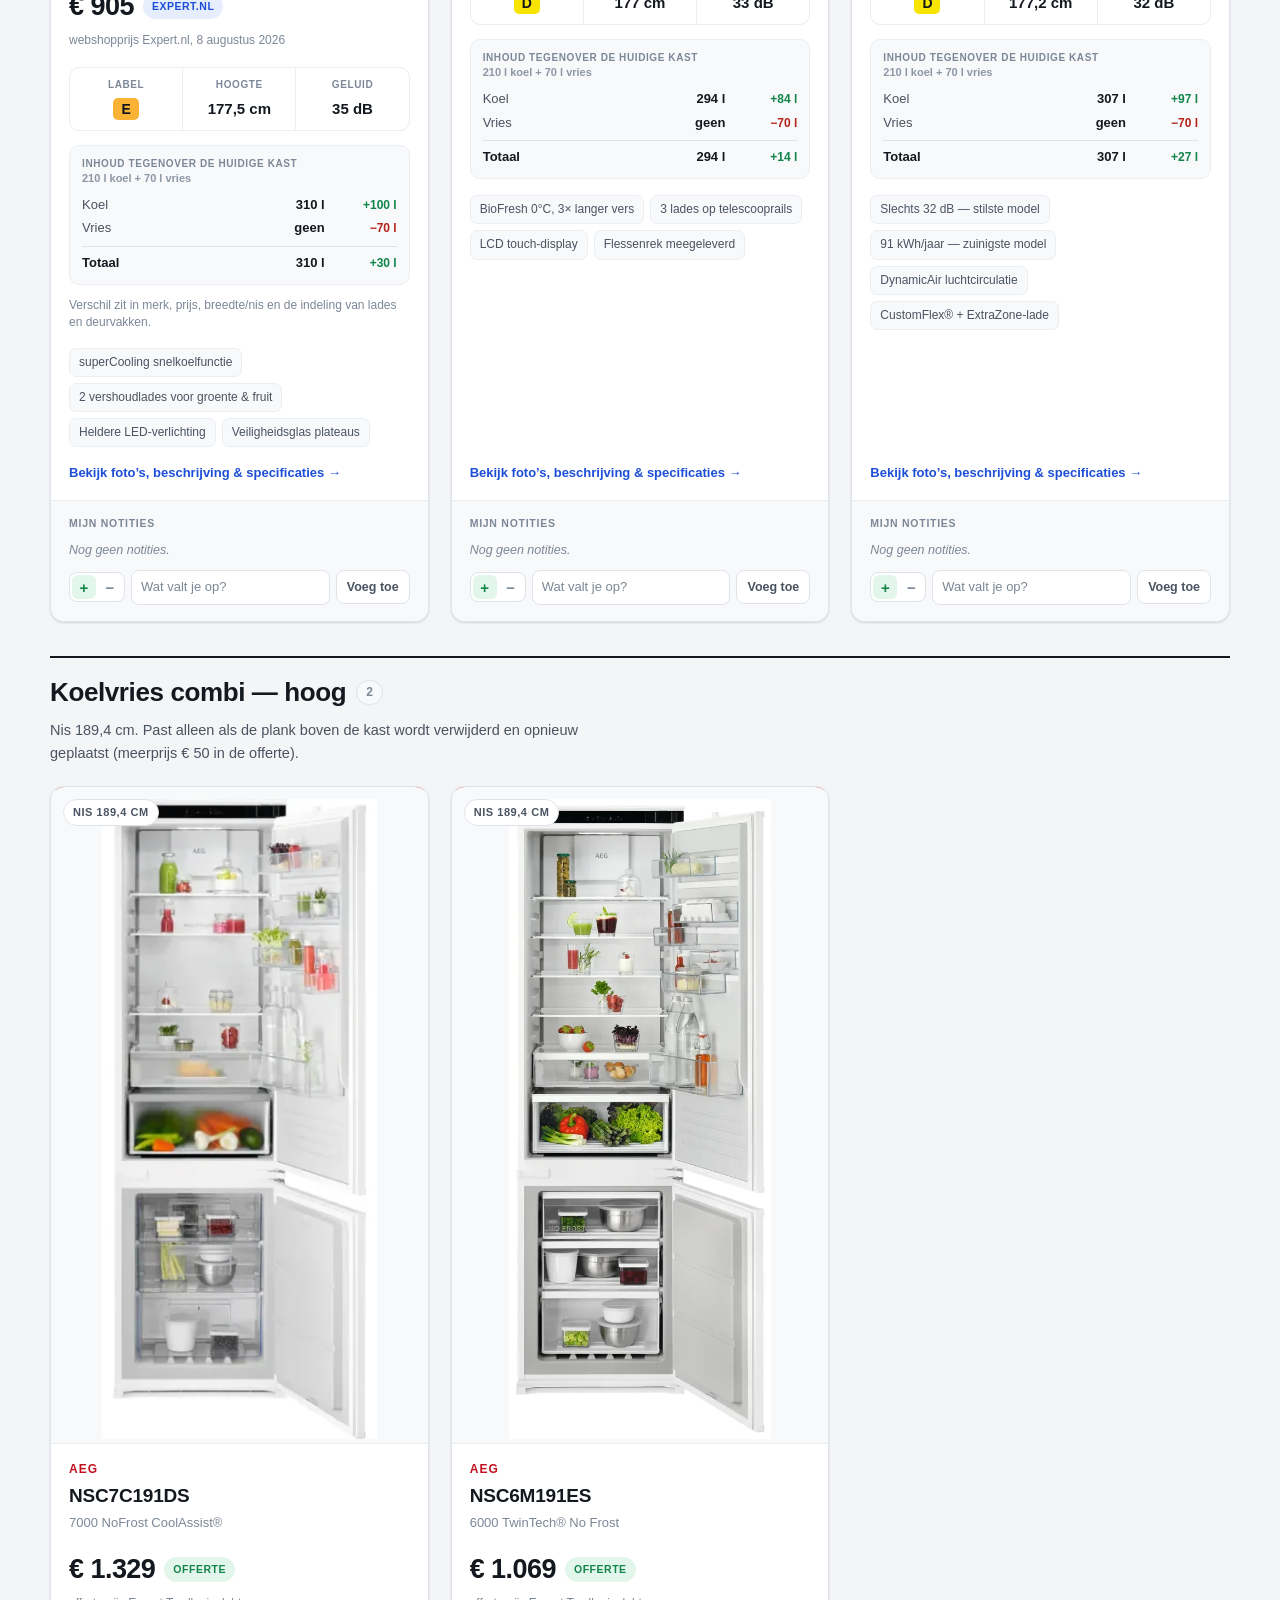
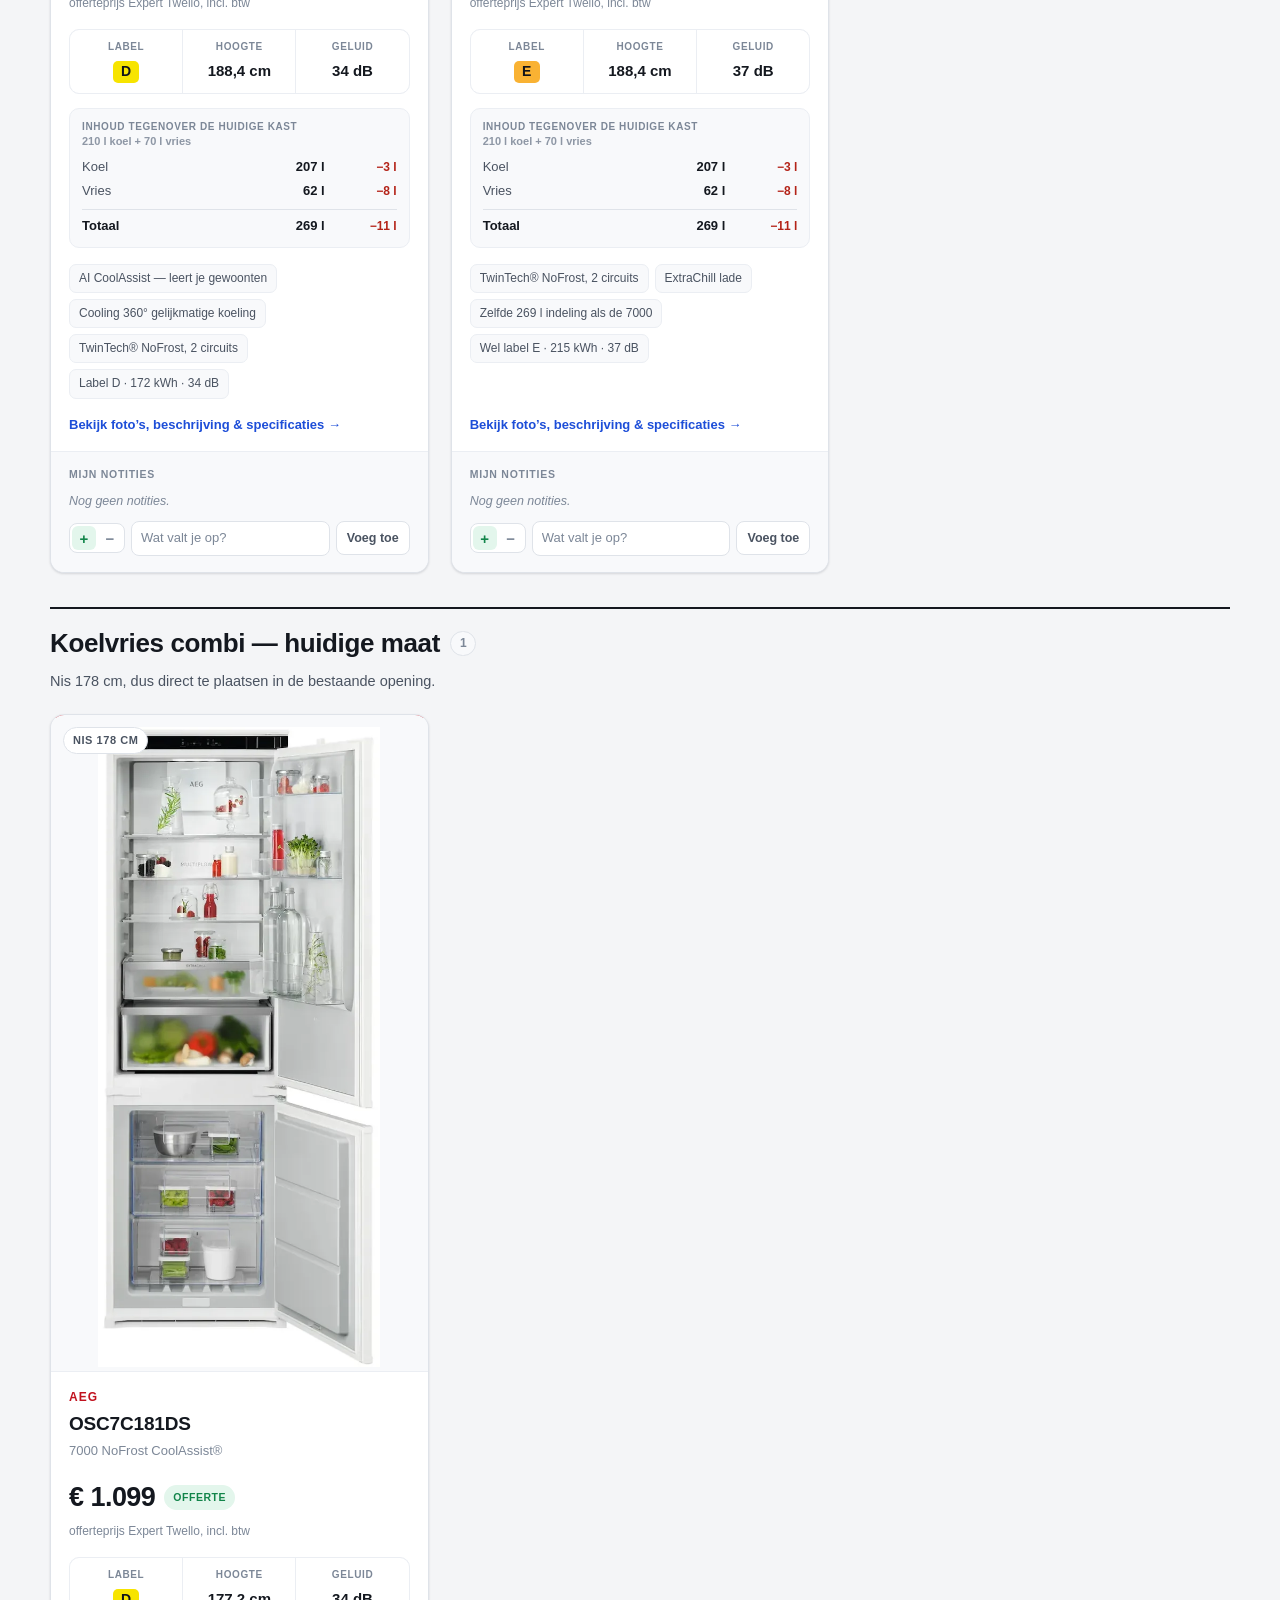
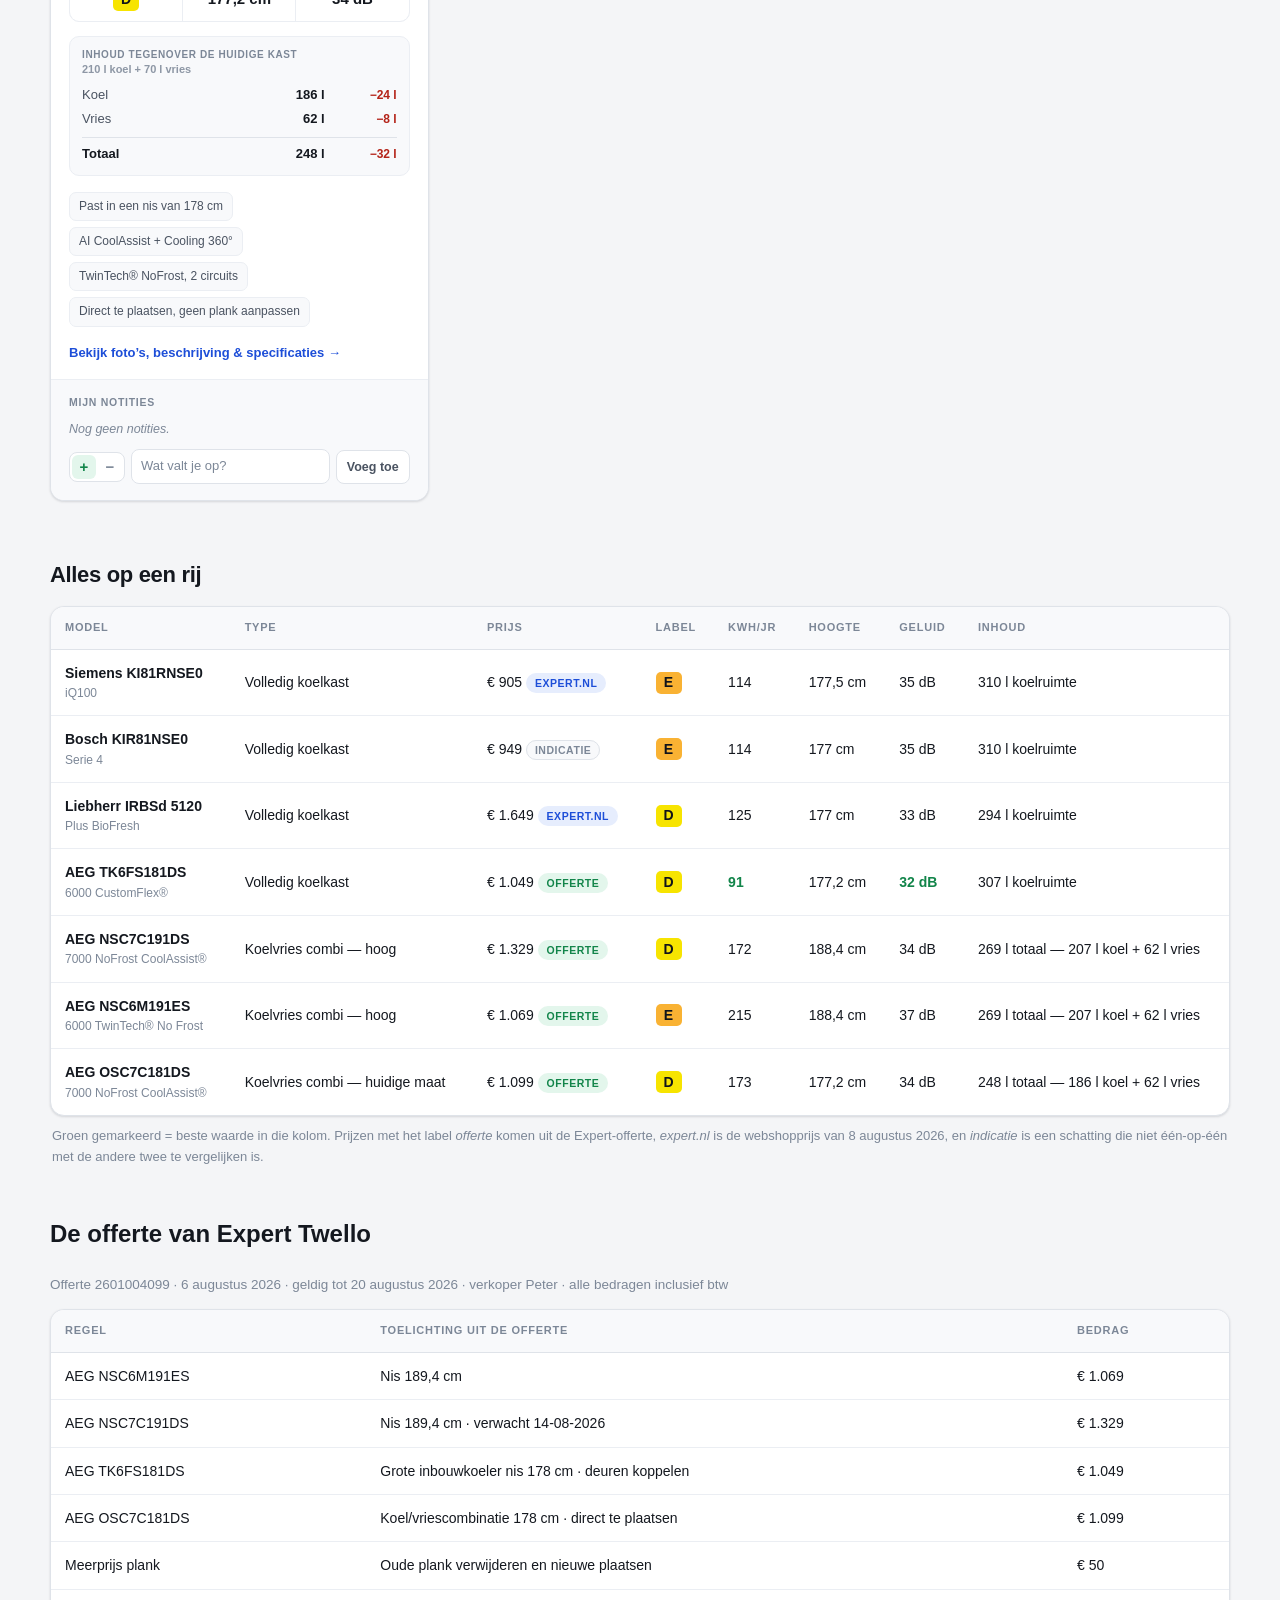
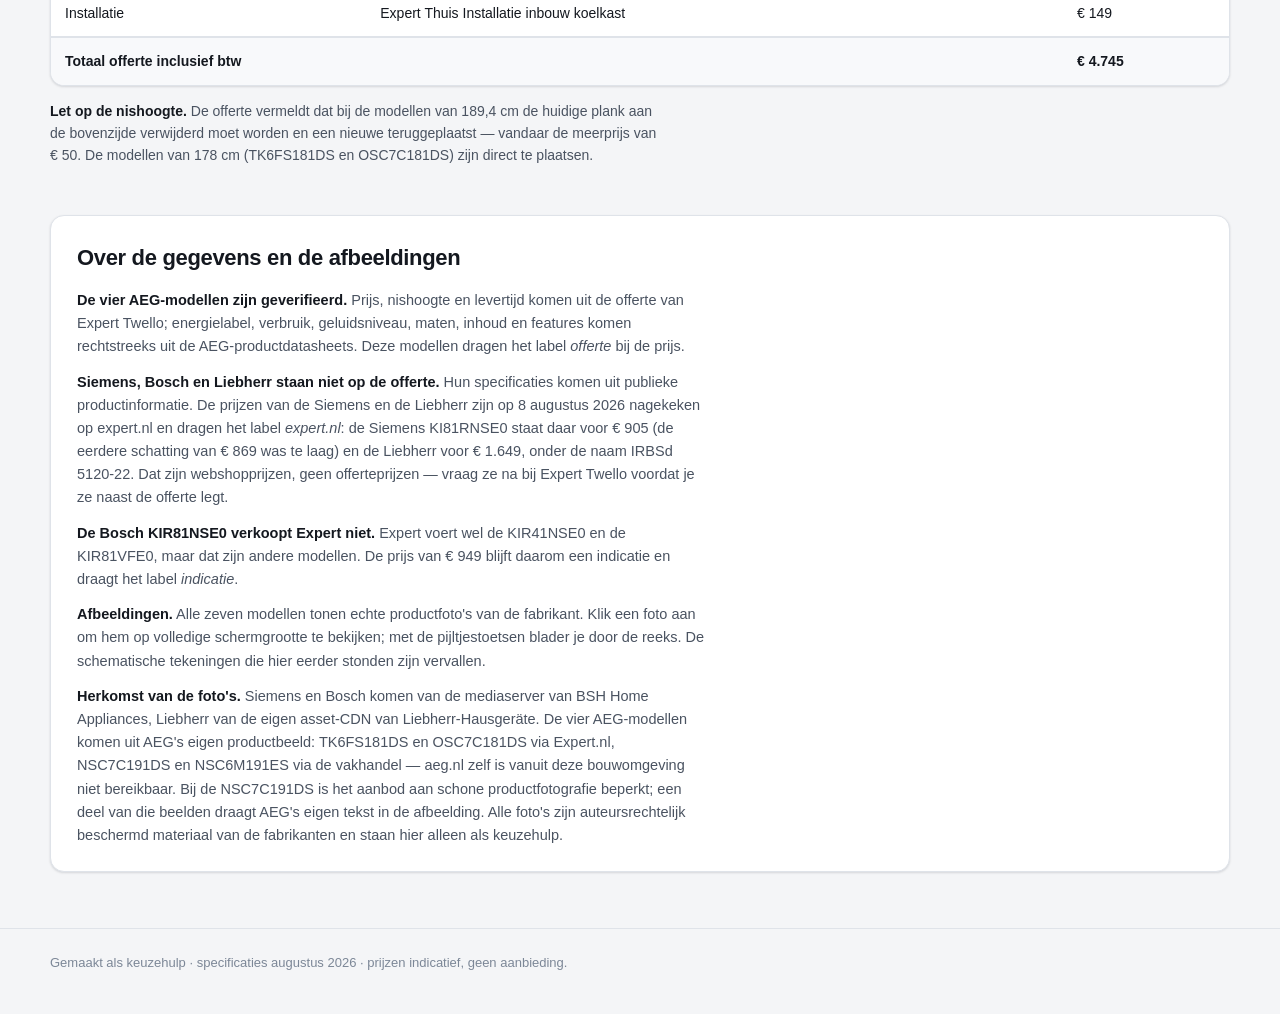
==== commit f09050c1: "Inhoud in liters op de kaart, afgezet tegen de huidige kast Elke kaart toont nu de netto inhoud, bij" ====
--- a/index.html
+++ b/index.html
@@ -20,7 +20,8 @@
       nis past. Klik op een foto om hem groot te bekijken, of ergens anders op de
       kaart voor de beschrijving en de volledige specificatielijst. De Siemens en
       de Bosch delen één kaart — ze rollen van dezelfde band — met een schakelaar
-      om tussen de twee merken te wisselen. Onderin elke kaart kun je je eigen
+      om tussen de twee merken te wisselen. Elke kaart zet de inhoud af tegen de
+      kast die er nu staat (210 l koel + 70 l vries), en onderin kun je je eigen
       plus- en minpunten kwijt.
     </p>
     <p class="lede-note">
--- a/assets/style.css
+++ b/assets/style.css
@@ -898,3 +898,57 @@
   transition: border-color .15s, color .15s;
 }
 .note-add:hover { border-color: var(--ink-3); color: var(--ink); }
+
+/* ---------- inhoud tegenover de huidige kast ---------- */
+
+.cap {
+  margin: 14px 0 0;
+  padding: 11px 12px 10px;
+  border: 1px solid var(--line-soft);
+  border-radius: 10px;
+  background: var(--surface-2);
+}
+.cap-title {
+  margin: 0 0 8px;
+  font-size: 10px;
+  font-weight: 700;
+  letter-spacing: .06em;
+  text-transform: uppercase;
+  color: var(--ink-3);
+  line-height: 1.4;
+}
+.cap-title span {
+  display: block;
+  text-transform: none;
+  letter-spacing: 0;
+  font-weight: 600;
+  font-size: 11px;
+  opacity: .85;
+}
+.cap-rows { display: flex; flex-direction: column; gap: 3px; }
+.cap-row {
+  display: grid;
+  grid-template-columns: 1fr auto auto;
+  align-items: baseline;
+  gap: 10px;
+  font-size: 13px;
+  font-variant-numeric: tabular-nums;
+}
+.cap-row.is-total {
+  margin-top: 4px;
+  padding-top: 6px;
+  border-top: 1px solid var(--line);
+  font-weight: 700;
+}
+.cap-label { color: var(--ink-2); }
+.cap-row.is-total .cap-label { color: var(--ink); }
+.cap-value { font-weight: 650; }
+.cap-delta {
+  min-width: 62px;
+  text-align: right;
+  font-size: 12px;
+  font-weight: 700;
+}
+.cap-delta.is-up { color: var(--good); }
+.cap-delta.is-down { color: var(--bad); }
+.cap-delta.is-same { color: var(--ink-3); }
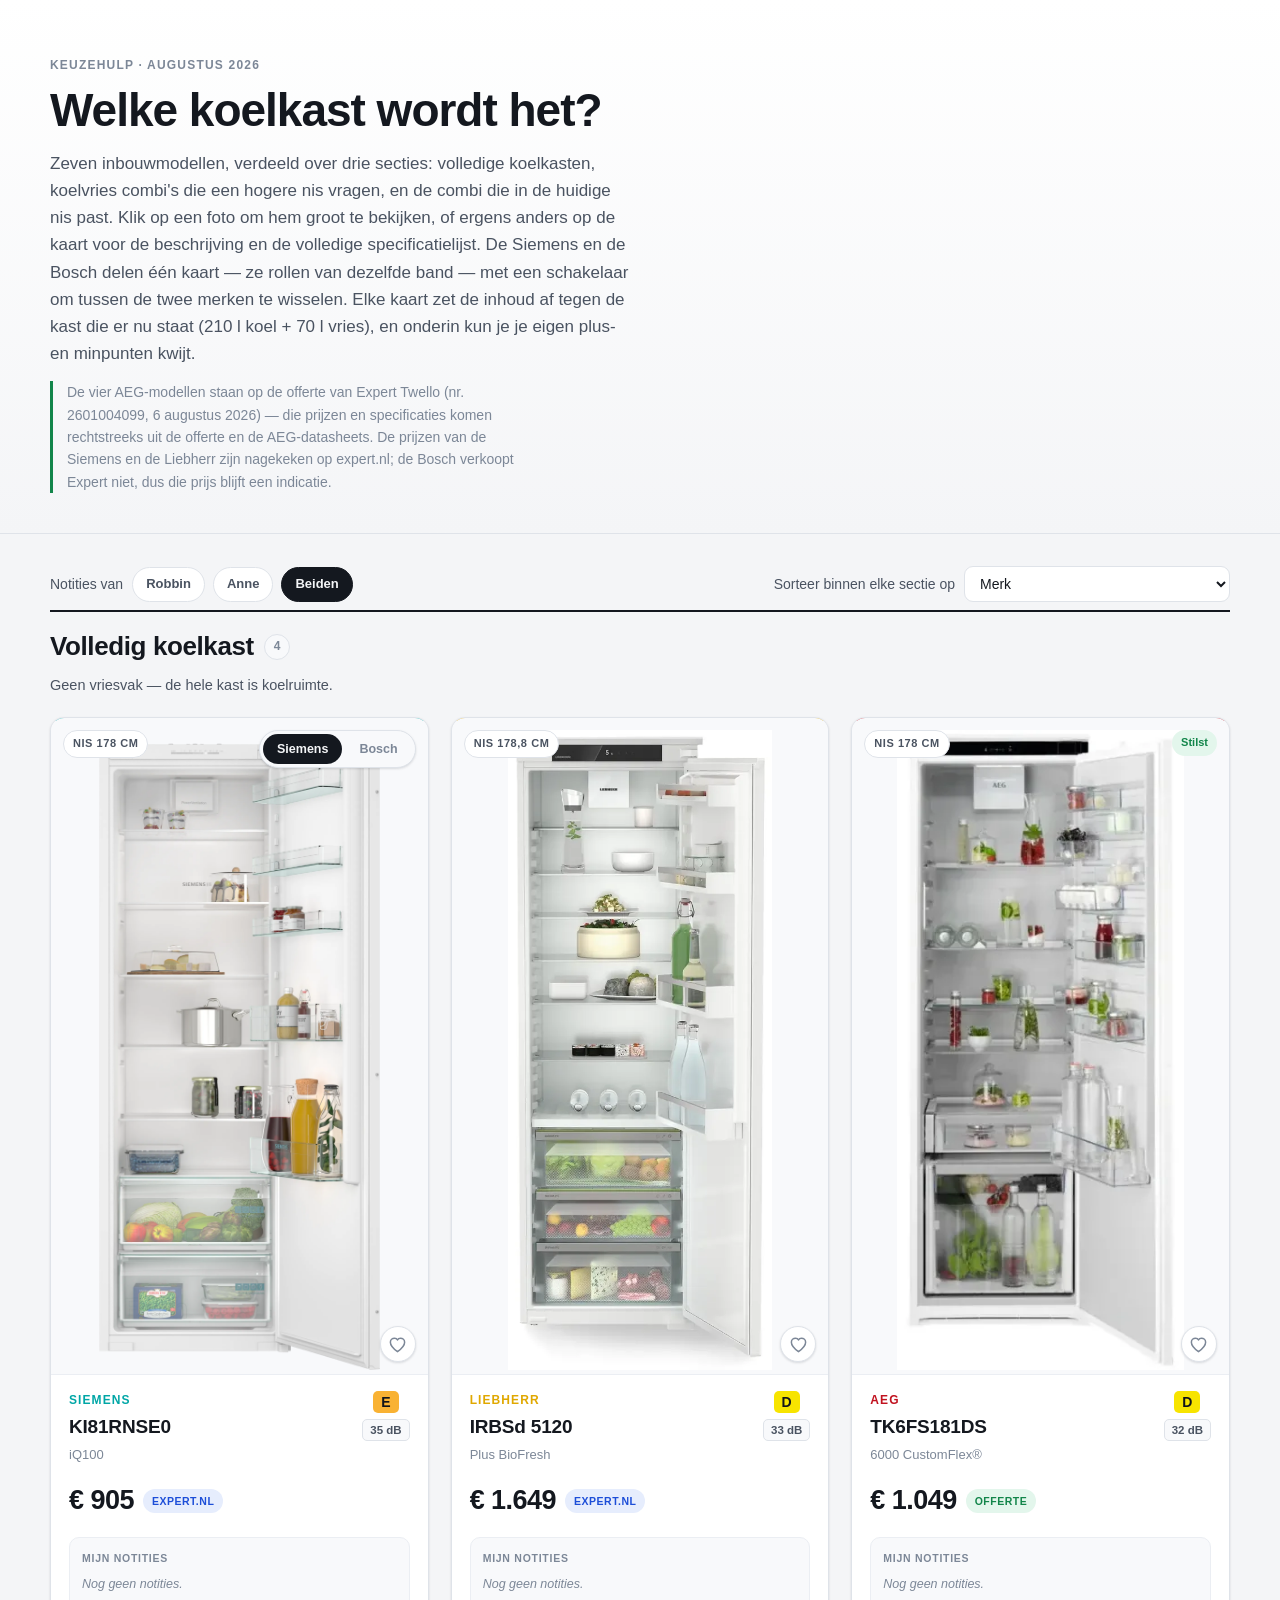
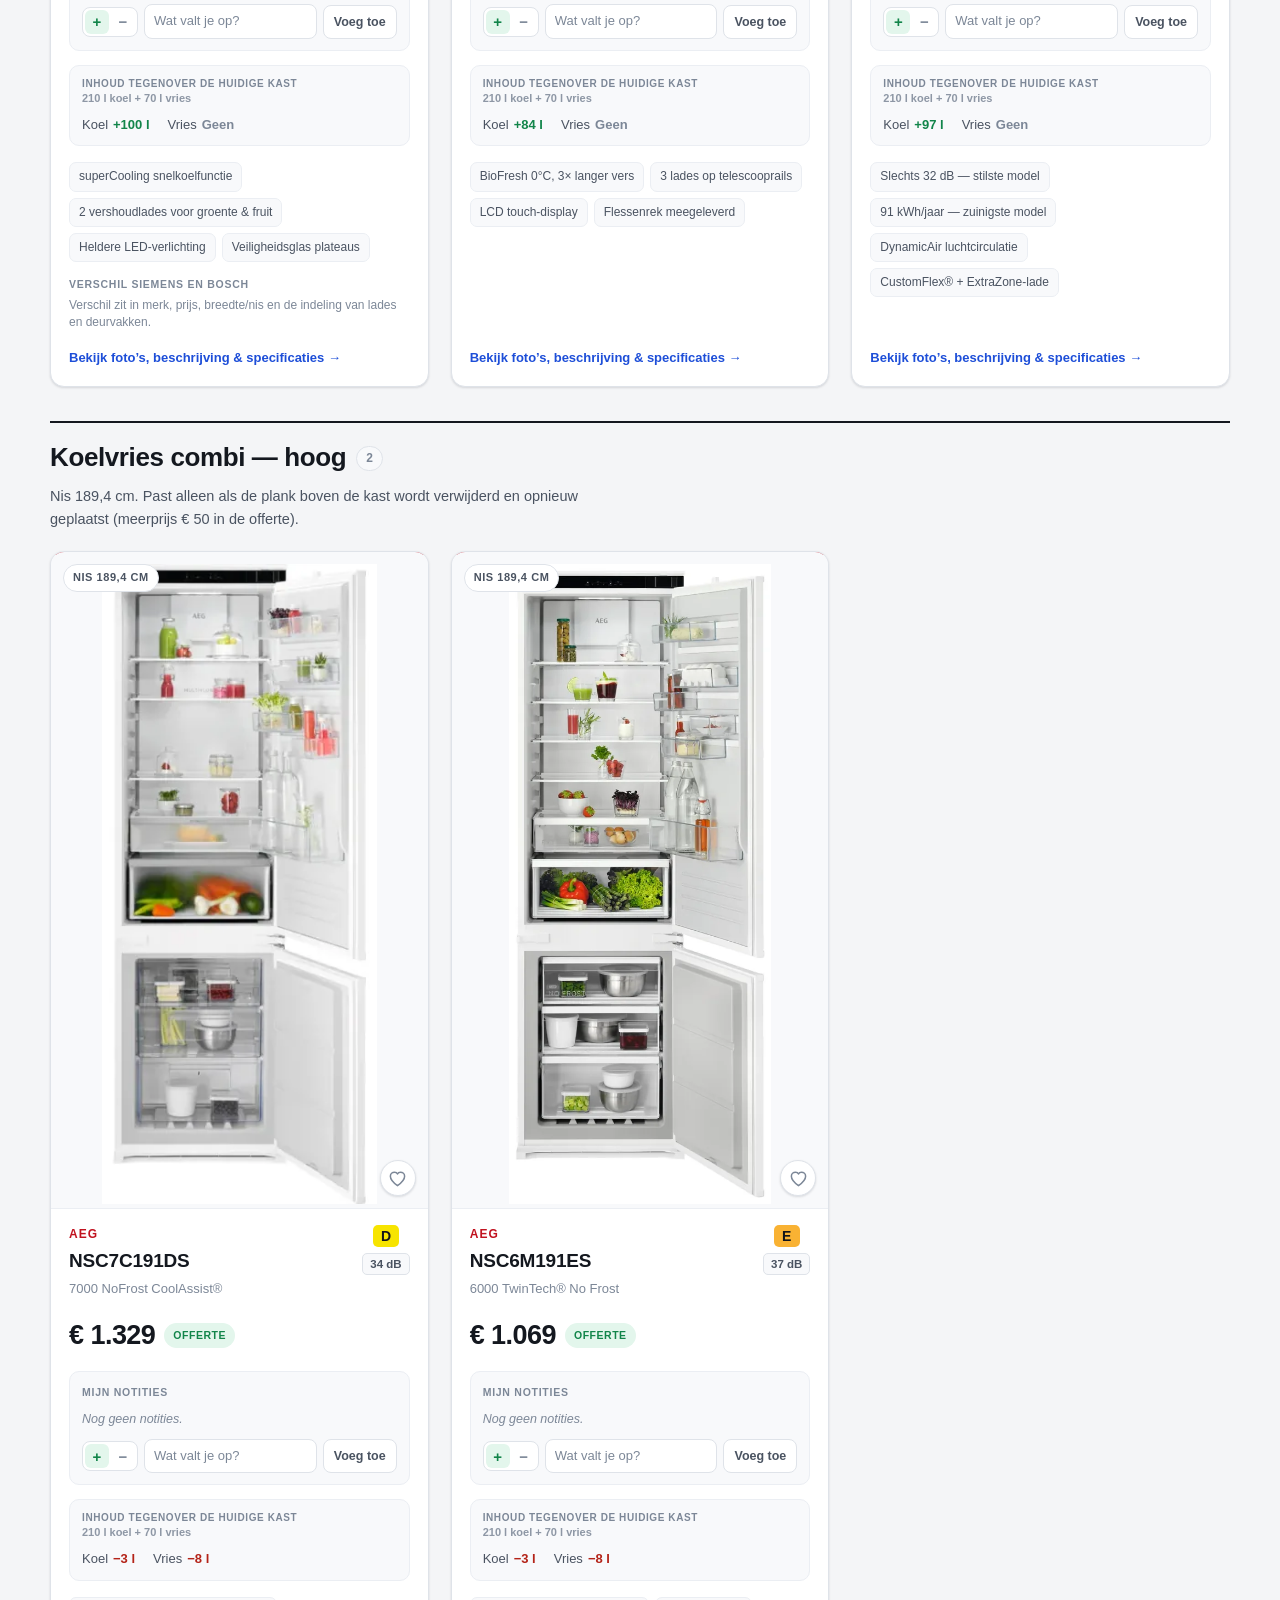
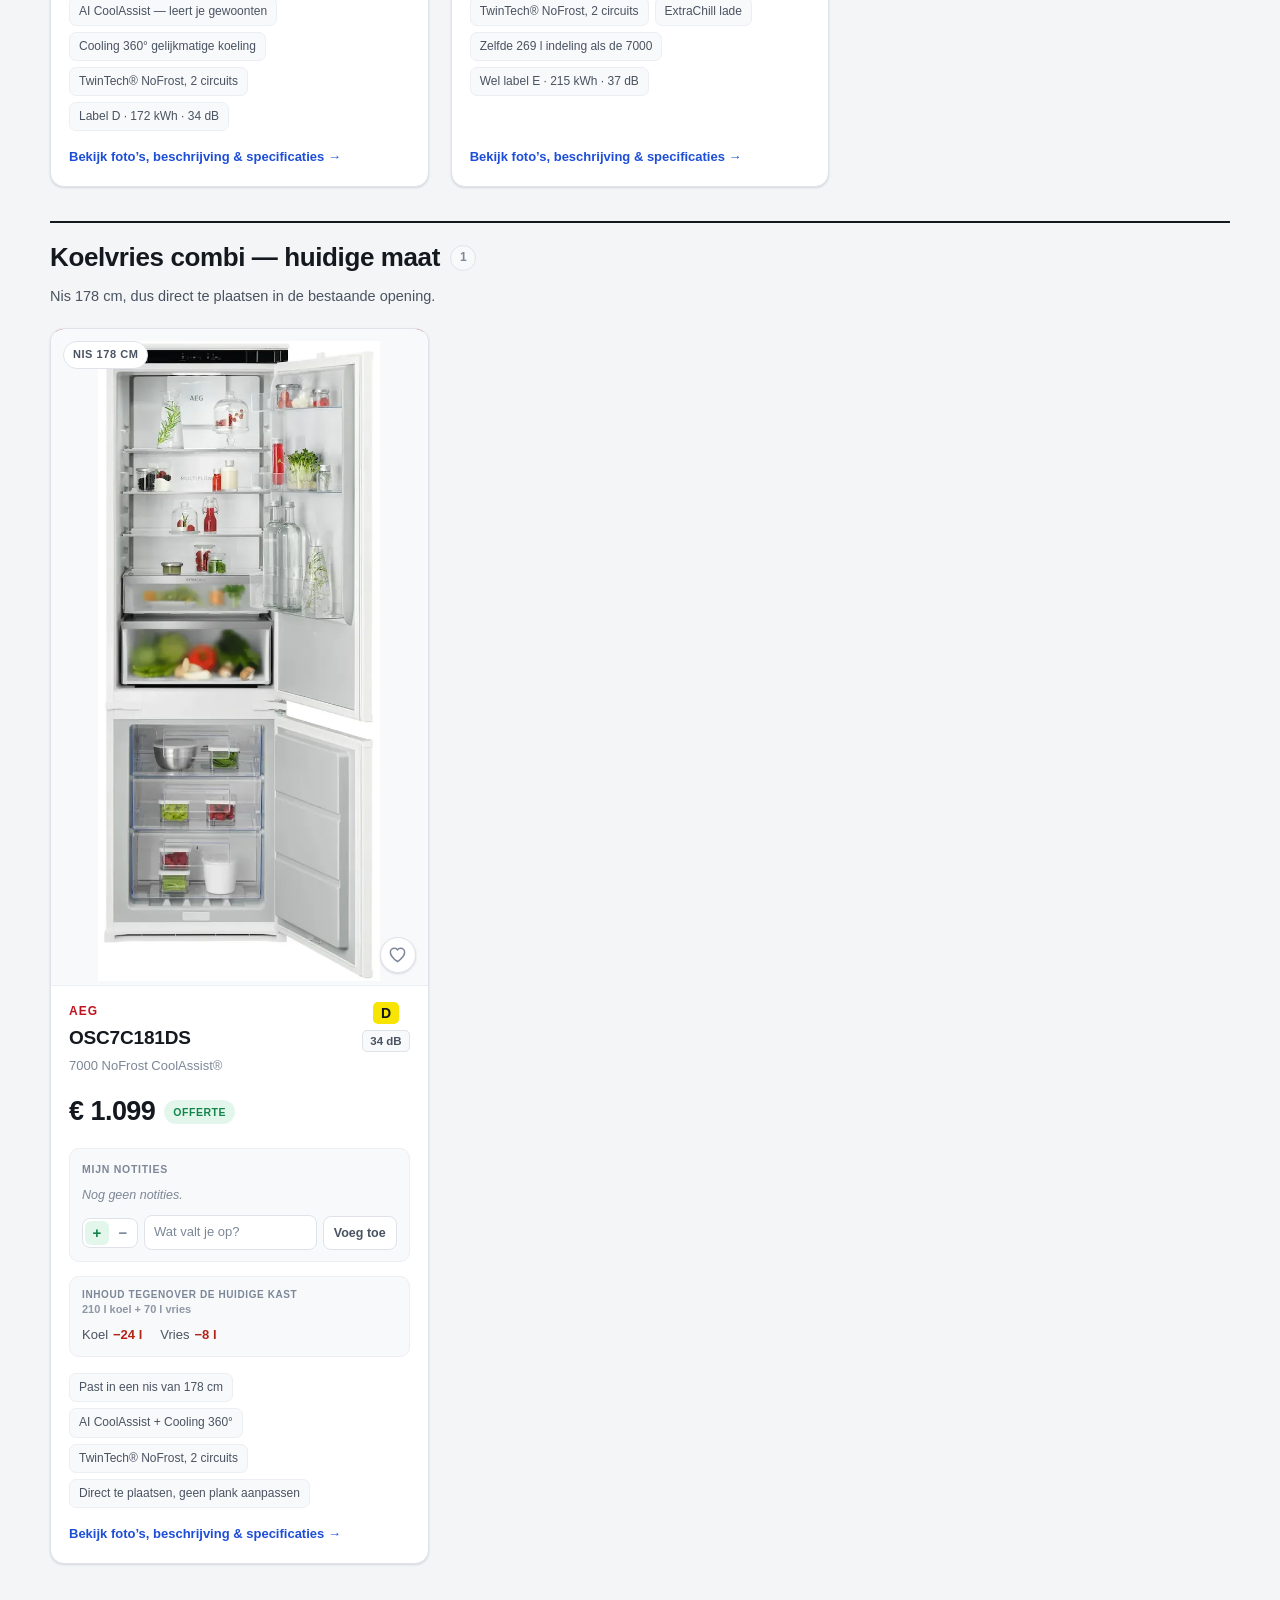
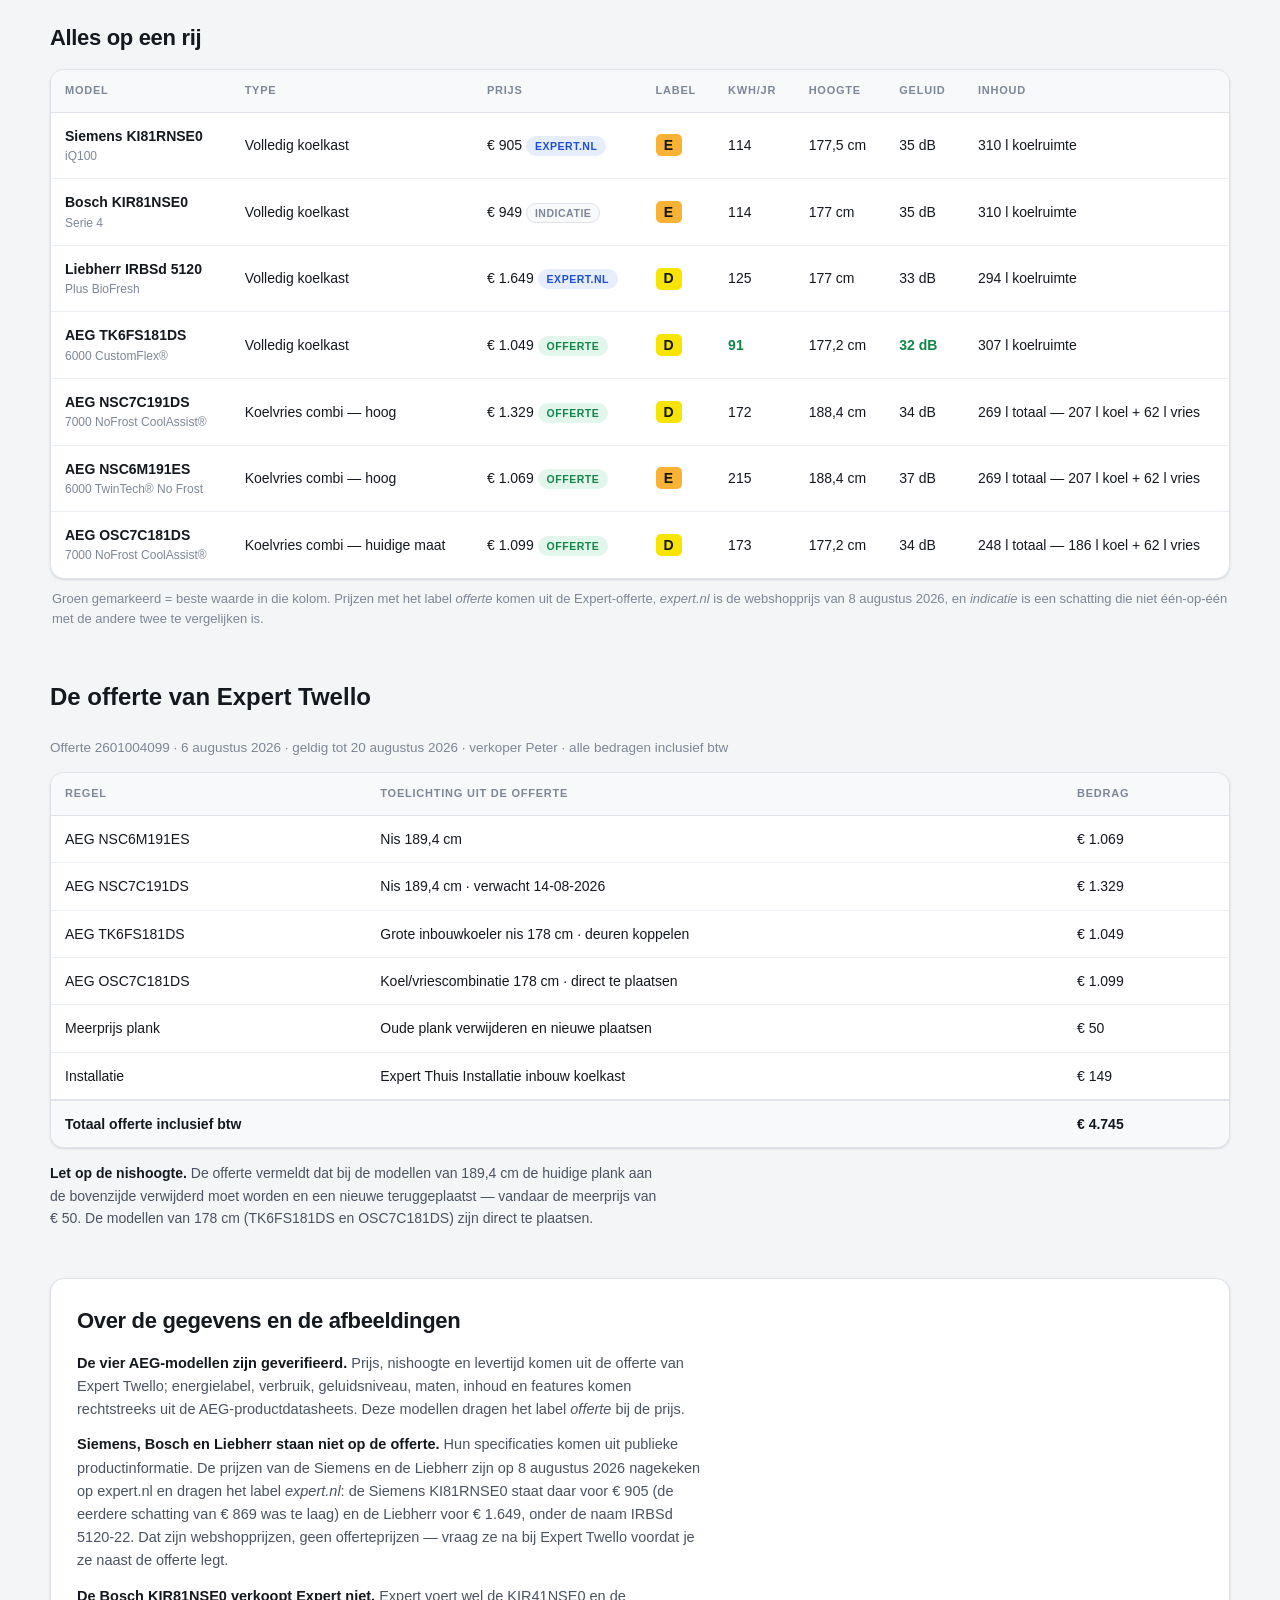
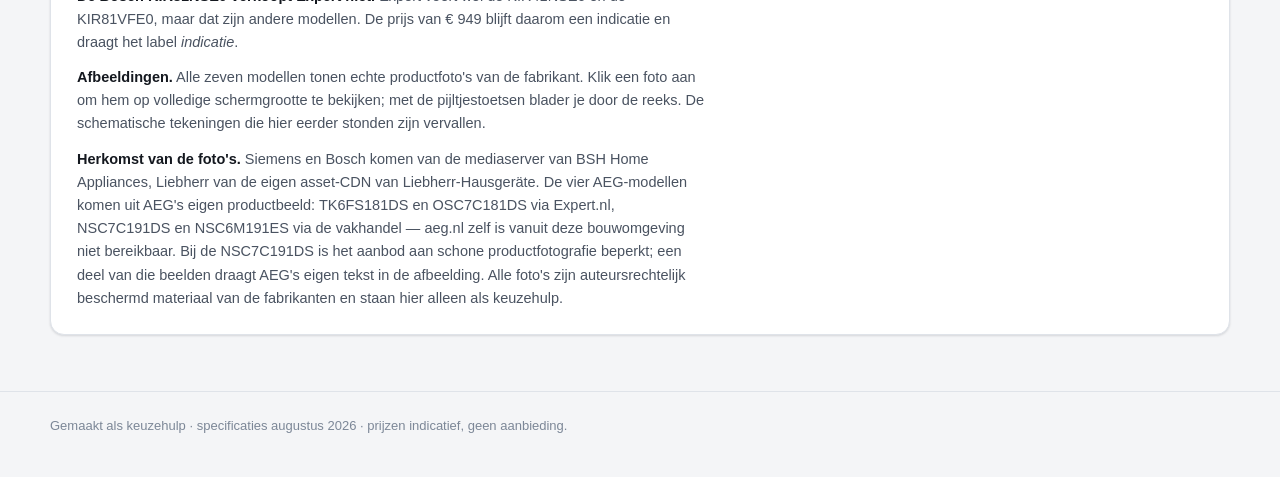
==== commit 8c60096a: "Switch om notities van Robbin, Anne of beiden te zien Nieuwe schakelaar 'Notities van' bovenaan de p" ====
--- a/index.html
+++ b/index.html
@@ -36,7 +36,13 @@
 
 <main class="wrap">
 
-  <section class="controls" aria-label="Sorteren">
+  <section class="controls" aria-label="Sorteren en notities">
+    <div class="author-filter" role="group" aria-label="Notities van">
+      <span class="author-filter-label">Notities van</span>
+      <button type="button" class="author-btn" data-author="robbin">Robbin</button>
+      <button type="button" class="author-btn" data-author="anne">Anne</button>
+      <button type="button" class="author-btn is-on" data-author="all" aria-pressed="true">Beiden</button>
+    </div>
     <label class="sort">
       <span>Sorteer binnen elke sectie op</span>
       <select id="sort">
--- a/assets/style.css
+++ b/assets/style.css
@@ -95,9 +95,35 @@
   flex-wrap: wrap;
   gap: 16px;
   align-items: center;
-  justify-content: flex-end;
+  justify-content: space-between;
   margin: 32px 0 8px;
 }
+
+/* Geldt voor alle kaarten tegelijk — vandaar in de controls-balk, niet per
+   kaart. Zelfde pil-vormgeving als de merkschakelaar op de foto. */
+.author-filter { display: flex; align-items: center; gap: 9px; font-size: 14px; }
+.author-filter-label { color: var(--ink-2); }
+.author-btn {
+  appearance: none;
+  border: 1px solid var(--line);
+  background: var(--surface);
+  border-radius: 999px;
+  padding: 6px 13px;
+  font: inherit;
+  font-size: 13px;
+  font-weight: 650;
+  color: var(--ink-2);
+  cursor: pointer;
+  transition: background .15s, color .15s, border-color .15s;
+}
+.author-btn + .author-btn { margin-left: -1px; }
+.author-btn:hover { border-color: var(--ink-3); }
+.author-btn.is-on {
+  background: var(--ink);
+  border-color: var(--ink);
+  color: var(--bg);
+}
+
 .sort { display: flex; align-items: center; gap: 9px; font-size: 14px; color: var(--ink-2); }
 .sort select {
   font: inherit;
@@ -209,6 +235,49 @@
 }
 .card-media:hover .card-zoom { opacity: 1; }
 
+/* Hartje rechtsonder: favoriet markeren voor de vergelijkingssectie
+   onderaan. Altijd zichtbaar (niet pas bij hover) — anders is de knop op
+   een telefoon niet te vinden. */
+.fav-btn {
+  position: absolute;
+  right: 12px;
+  bottom: 12px;
+  width: 36px;
+  height: 36px;
+  padding: 0;
+  display: flex;
+  align-items: center;
+  justify-content: center;
+  border-radius: 999px;
+  border: 1px solid var(--line);
+  background: var(--surface);
+  box-shadow: var(--shadow-sm);
+  cursor: pointer;
+  transition: border-color .15s, background .15s, transform .1s;
+}
+.fav-btn svg { display: block; overflow: visible; }
+.fav-btn svg path {
+  fill: none;
+  stroke: var(--ink-3);
+  stroke-width: 1.9;
+  stroke-linejoin: round;
+  stroke-linecap: round;
+  transition: fill .15s, stroke .15s;
+}
+.fav-btn:hover svg path { stroke: var(--bad); }
+.fav-btn:active { transform: scale(.92); }
+.fav-btn.is-fav { border-color: transparent; background: var(--bad-bg); }
+.fav-btn.is-fav svg path { fill: var(--bad); stroke: var(--bad); }
+
+/* Speelse bevestiging bij het favoriet maken zelf; verwijderen blijft rustig. */
+@keyframes fav-pop {
+  0%   { transform: scale(1); }
+  40%  { transform: scale(1.32); }
+  65%  { transform: scale(.92); }
+  100% { transform: scale(1); }
+}
+.fav-btn.just-set svg { animation: fav-pop .4s cubic-bezier(.34, 1.56, .64, 1); }
+
 /* Op een telefoon vult 640 px bijna het hele scherm; daar iets lager. */
 @media (max-width: 560px) {
   .card-media .fridge-photo { height: 460px; }
@@ -259,7 +328,32 @@
   gap: 9px;
 }
 .price-value { font-size: 27px; font-weight: 700; letter-spacing: -.02em; }
-.price-note { font-size: 12px; color: var(--ink-3); margin: 3px 0 0; }
+
+/* Label en geluid staan rechtsboven naast merk/model/prijs, in plaats van in
+   een aparte statsrij verderop. */
+.card-head { display: flex; align-items: flex-start; gap: 10px; }
+.card-head-text { min-width: 0; flex: 1; }
+.card-head-badges {
+  flex: none;
+  display: flex;
+  flex-direction: column;
+  align-items: center;
+  gap: 6px;
+}
+.noise-badge {
+  display: inline-flex;
+  align-items: center;
+  justify-content: center;
+  height: 22px;
+  padding: 0 7px;
+  border-radius: 5px;
+  border: 1px solid var(--line);
+  background: var(--surface-2);
+  color: var(--ink-2);
+  font-size: 11.5px;
+  font-weight: 700;
+  white-space: nowrap;
+}
 
 .src-tag {
   font-size: 10.5px;
@@ -353,11 +447,18 @@
 
 /* ---------- twee merken op één kaart ---------- */
 
-.twin-head {
-  margin: 0 0 12px;
-  padding-bottom: 12px;
-  border-bottom: 1px solid var(--line-soft);
-}
+/* De schakelaar zelf ligt op de cover foto, rechtsboven; badge-best staat op
+   dezelfde hoek en schuift bij een tweeling naar beneden om niet te overlappen. */
+.media-twin-toggle {
+  position: absolute;
+  top: 12px;
+  right: 12px;
+  z-index: 1;
+  background: var(--surface);
+  box-shadow: var(--shadow-sm);
+}
+.card.is-twin .badge-best { top: 54px; }
+
 .twin-toggle {
   display: inline-flex;
   padding: 3px;
@@ -384,14 +485,16 @@
   background: var(--ink);
   color: var(--bg);
 }
-.twin-shared {
-  margin: 8px 0 0;
-  font-size: 12px;
-  line-height: 1.45;
+.twin-note-title {
+  margin: 14px 0 4px;
+  font-size: 10.5px;
+  font-weight: 700;
+  letter-spacing: .07em;
+  text-transform: uppercase;
   color: var(--ink-3);
 }
 .twin-note {
-  margin: 12px 0 0;
+  margin: 0;
   font-size: 12px;
   line-height: 1.45;
   color: var(--ink-3);
@@ -785,10 +888,13 @@
   border: 0;
 }
 
+/* Staat nu onder de prijs, niet meer als laatste element van de kaart —
+   daarom een kader zoals .cap, niet meer edge-to-edge tot de kaartrand. */
 .card-notes {
-  margin: 16px -18px -18px;
-  padding: 14px 18px 16px;
-  border-top: 1px solid var(--line-soft);
+  margin: 14px 0 0;
+  padding: 12px 12px 11px;
+  border: 1px solid var(--line-soft);
+  border-radius: 10px;
   background: var(--surface-2);
   cursor: default;
 }
@@ -827,6 +933,19 @@
 .note.is-pro .note-mark { background: var(--good-bg); color: var(--good); }
 .note.is-con .note-mark { background: var(--bad-bg); color: var(--bad); }
 .note-text { flex: 1; min-width: 0; overflow-wrap: anywhere; color: var(--ink); }
+/* Alleen nuttig als je 'Beiden' bekijkt, maar staat er altijd bij -- anders
+   springt de tekst opzij zodra je van filter wisselt. */
+.note-author {
+  flex: none;
+  font-size: 10.5px;
+  font-weight: 700;
+  letter-spacing: .02em;
+  padding: 1px 7px;
+  border-radius: 999px;
+  background: var(--surface-2);
+  border: 1px solid var(--line-soft);
+  color: var(--ink-3);
+}
 .note-del {
   flex: none;
   border: 0;
@@ -925,30 +1044,19 @@
   font-size: 11px;
   opacity: .85;
 }
-.cap-rows { display: flex; flex-direction: column; gap: 3px; }
-.cap-row {
-  display: grid;
-  grid-template-columns: 1fr auto auto;
-  align-items: baseline;
-  gap: 10px;
+/* Koel en vries op één regel, alleen het verschil met de huidige kast. */
+.cap-line {
+  margin: 0;
+  display: flex;
+  flex-wrap: wrap;
+  gap: 6px 18px;
   font-size: 13px;
   font-variant-numeric: tabular-nums;
 }
-.cap-row.is-total {
-  margin-top: 4px;
-  padding-top: 6px;
-  border-top: 1px solid var(--line);
-  font-weight: 700;
-}
-.cap-label { color: var(--ink-2); }
-.cap-row.is-total .cap-label { color: var(--ink); }
-.cap-value { font-weight: 650; }
-.cap-delta {
-  min-width: 62px;
-  text-align: right;
-  font-size: 12px;
-  font-weight: 700;
-}
-.cap-delta.is-up { color: var(--good); }
-.cap-delta.is-down { color: var(--bad); }
-.cap-delta.is-same { color: var(--ink-3); }
+.cap-item { display: inline-flex; align-items: baseline; gap: 5px; white-space: nowrap; }
+.cap-item-label { color: var(--ink-2); }
+.cap-item-value { font-weight: 700; }
+.cap-item-value.is-up { color: var(--good); }
+.cap-item-value.is-down { color: var(--bad); }
+.cap-item-value.is-same { color: var(--ink-3); }
+.cap-item-value.is-none { color: var(--ink-3); }
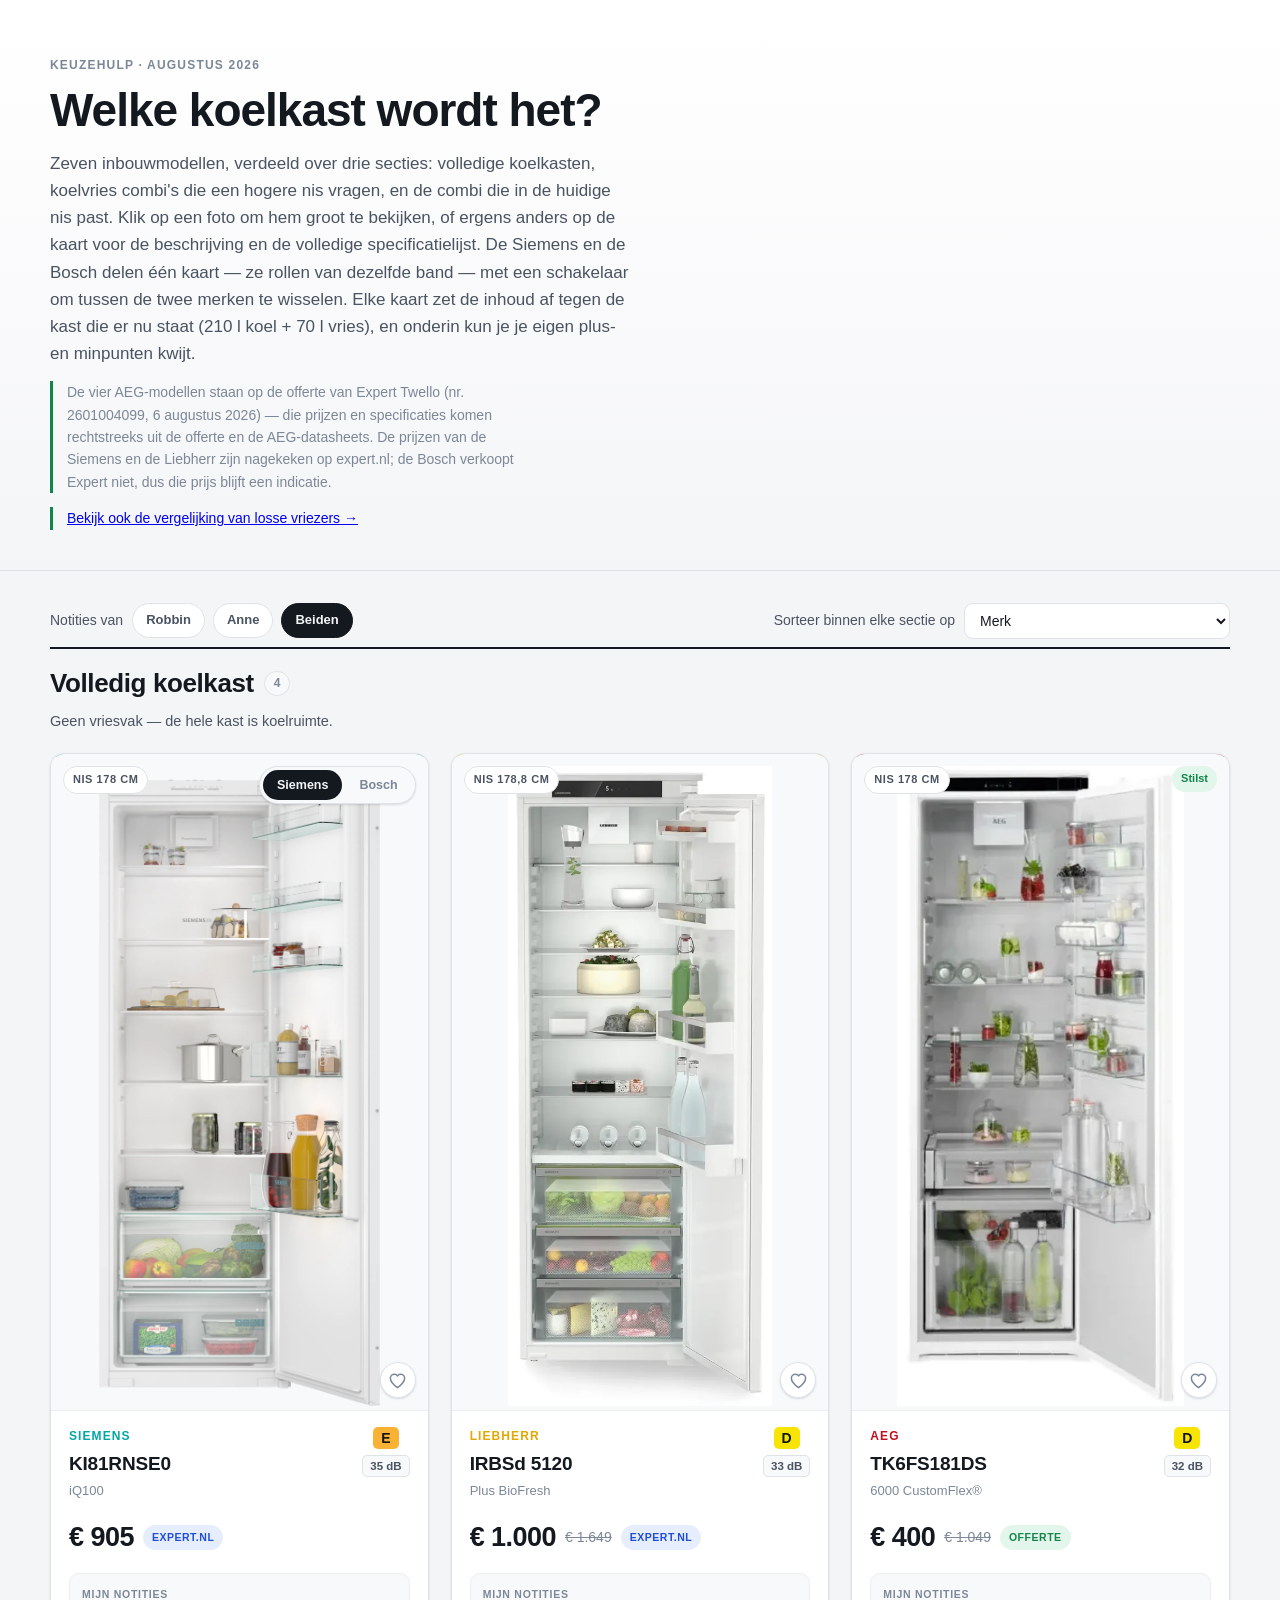
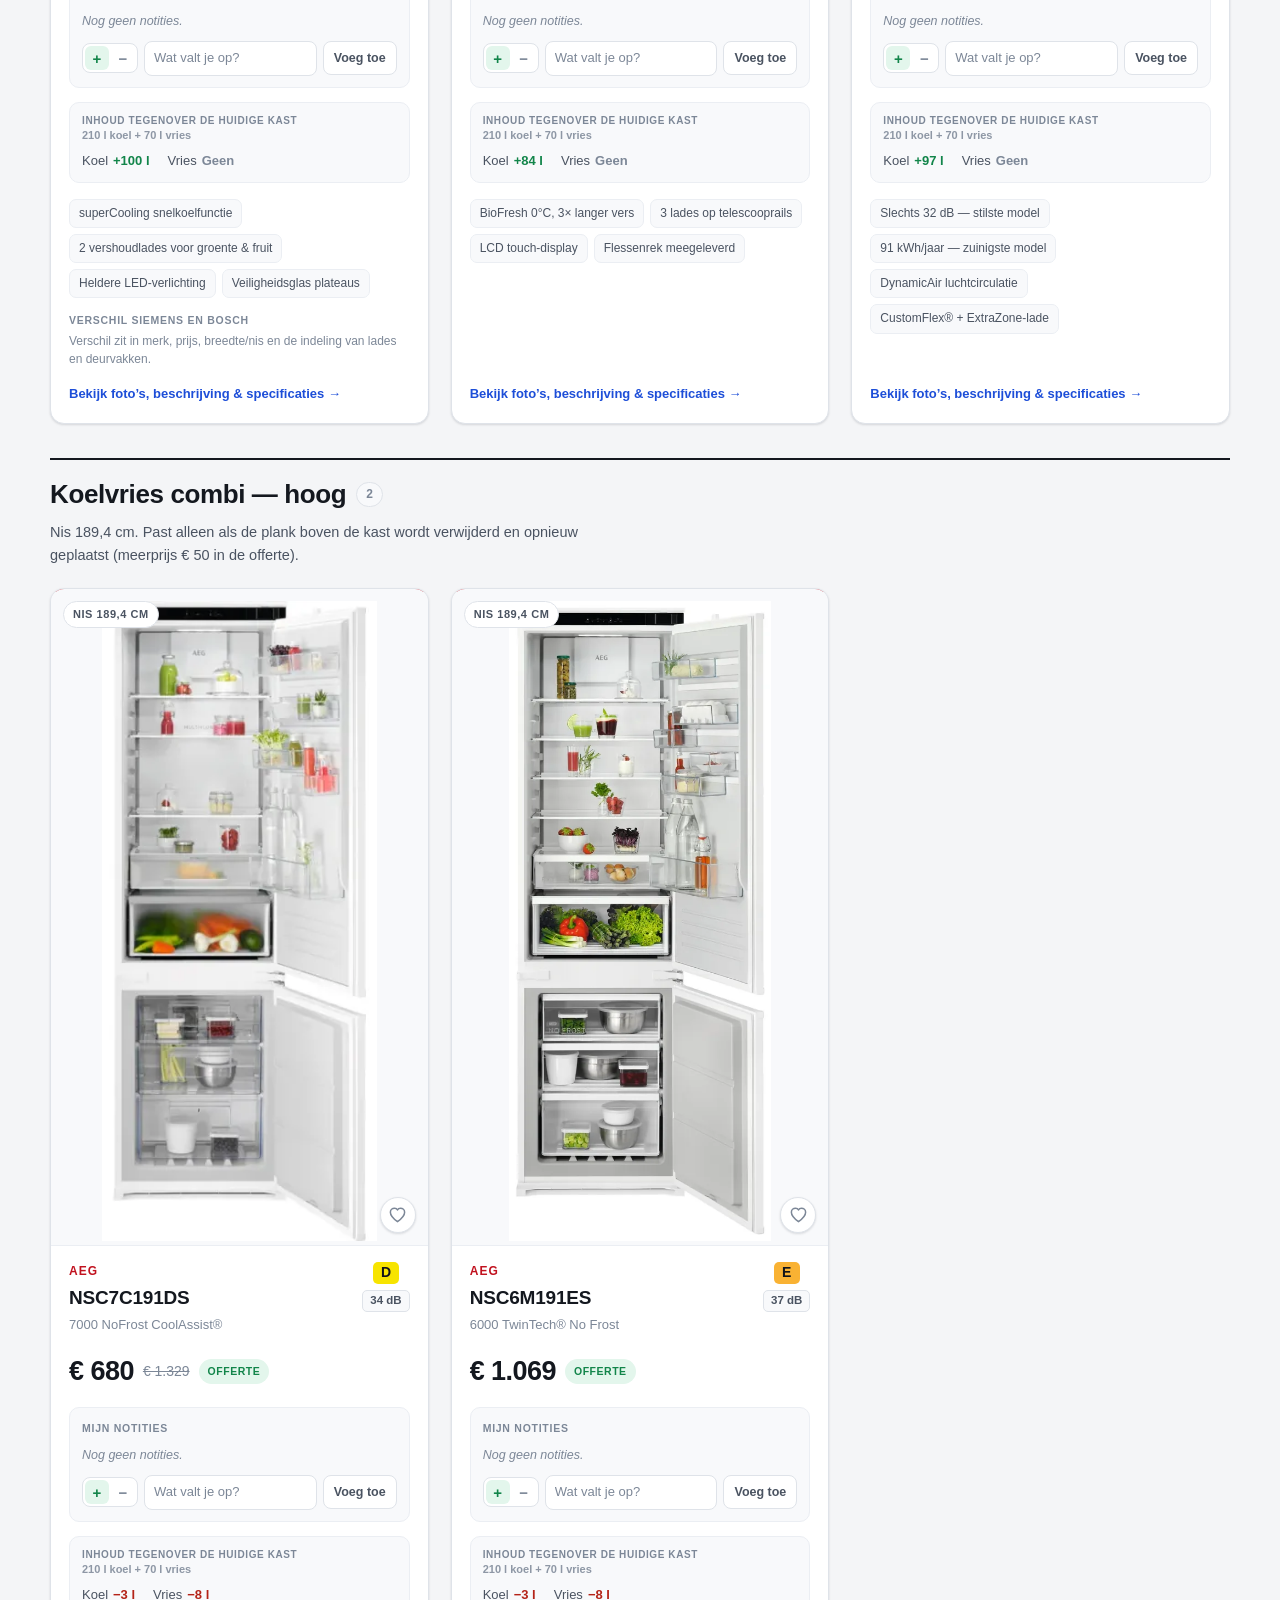
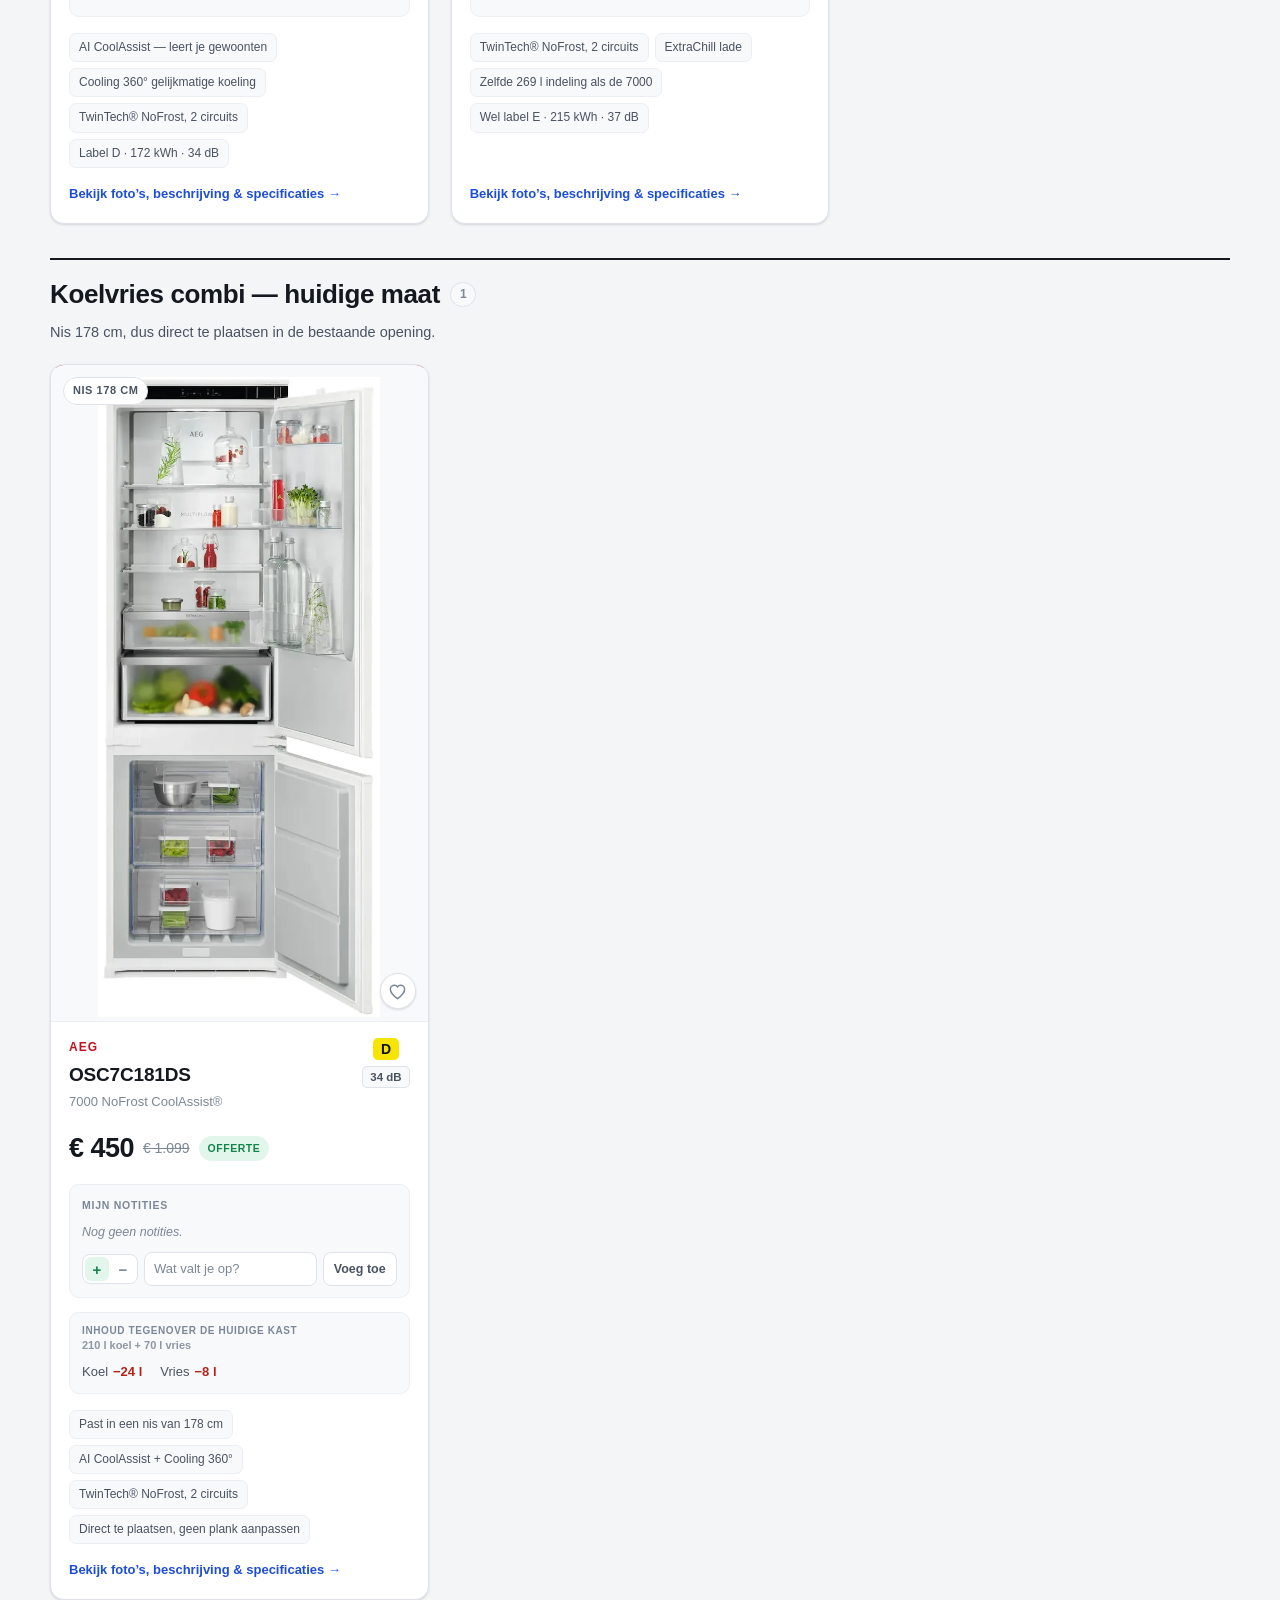
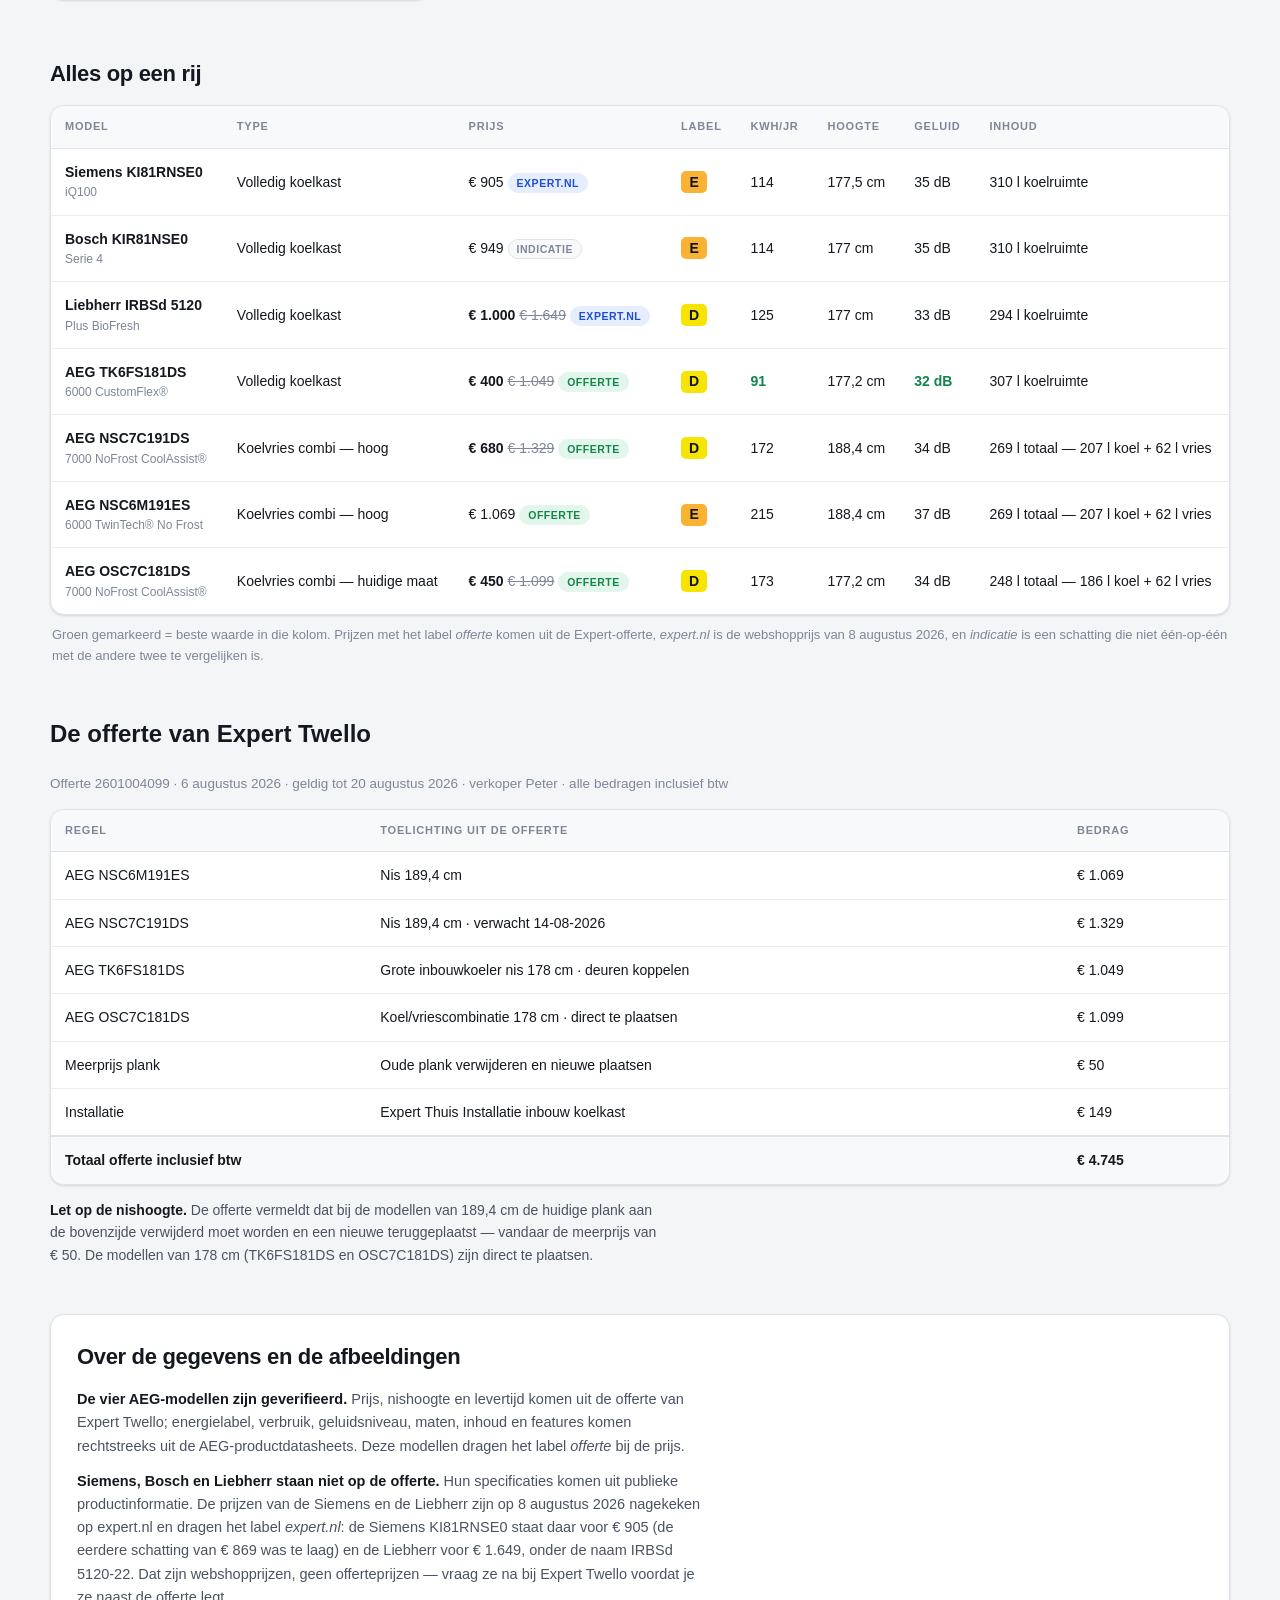
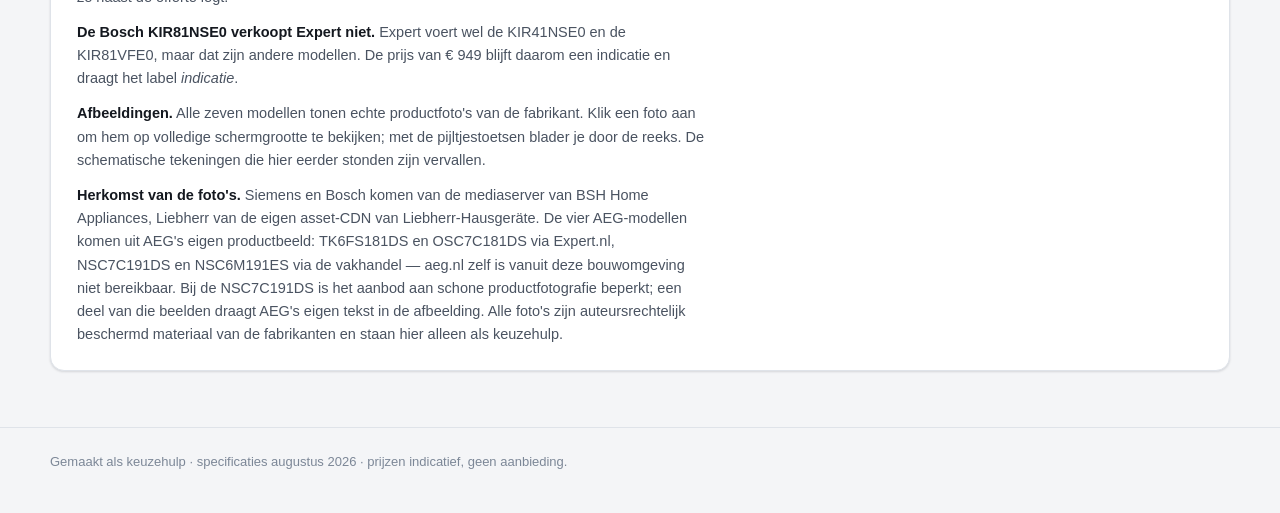
==== commit 19eb8b36: "Add freezer comparison page (vriezer.html) Same layout as the koelkast overview but with a single se" ====
--- a/index.html
+++ b/index.html
@@ -31,6 +31,7 @@
       en de Liebherr zijn nagekeken op expert.nl; de Bosch verkoopt Expert niet,
       dus die prijs blijft een indicatie.
     </p>
+    <p class="lede-note"><a href="vriezer.html">Bekijk ook de vergelijking van losse vriezers &rarr;</a></p>
   </div>
 </header>
 
--- a/assets/style.css
+++ b/assets/style.css
@@ -328,6 +328,13 @@
   gap: 9px;
 }
 .price-value { font-size: 27px; font-weight: 700; letter-spacing: -.02em; }
+.price-original {
+  font-size: 14px;
+  color: var(--ink-3);
+  text-decoration: line-through;
+  text-decoration-thickness: 1px;
+  text-underline-offset: 3px;
+}
 
 /* Label en geluid staan rechtsboven naast merk/model/prijs, in plaats van in
    een aparte statsrij verderop. */
@@ -399,6 +406,16 @@
   margin-bottom: 3px;
 }
 .stat-value { font-size: 15px; font-weight: 650; font-variant-numeric: tabular-nums; }
+.stat-note {
+  display: block;
+  font-size: 12px;
+  font-weight: 400;
+  color: var(--ink-3);
+  margin-top: 2px;
+  text-decoration: line-through;
+  text-decoration-thickness: 1px;
+  text-underline-offset: 2px;
+}
 
 .energy-pill {
   display: inline-flex;
@@ -1060,3 +1077,37 @@
 .cap-item-value.is-down { color: var(--bad); }
 .cap-item-value.is-same { color: var(--ink-3); }
 .cap-item-value.is-none { color: var(--ink-3); }
+
+/* ---------- vriezerpagina: sterrenscore en foto-placeholder ---------- */
+
+.card-rating {
+  margin: 4px 0 0;
+  font-size: 13px;
+  color: var(--ink-2);
+}
+.card-rating span[aria-hidden] { color: #f0b429; }
+.card-rating-count { color: var(--ink-3); }
+
+.spec-strip { row-gap: 8px; }
+
+/* Modellen zonder productfoto krijgen een rustige placeholder in plaats van
+   een lege kaart. */
+.photo-placeholder {
+  height: 640px;
+  width: 100%;
+  display: flex;
+  align-items: center;
+  justify-content: center;
+  background: linear-gradient(160deg, var(--surface-2), var(--surface));
+  border: 1px dashed var(--line);
+  border-radius: 8px;
+  color: var(--ink-3);
+  font-size: 14px;
+  font-weight: 600;
+  text-align: center;
+  line-height: 1.5;
+}
+@media (max-width: 560px) {
+  .photo-placeholder { height: 300px; }
+}
+.stage .photo-placeholder { height: min(52vh, 420px); }
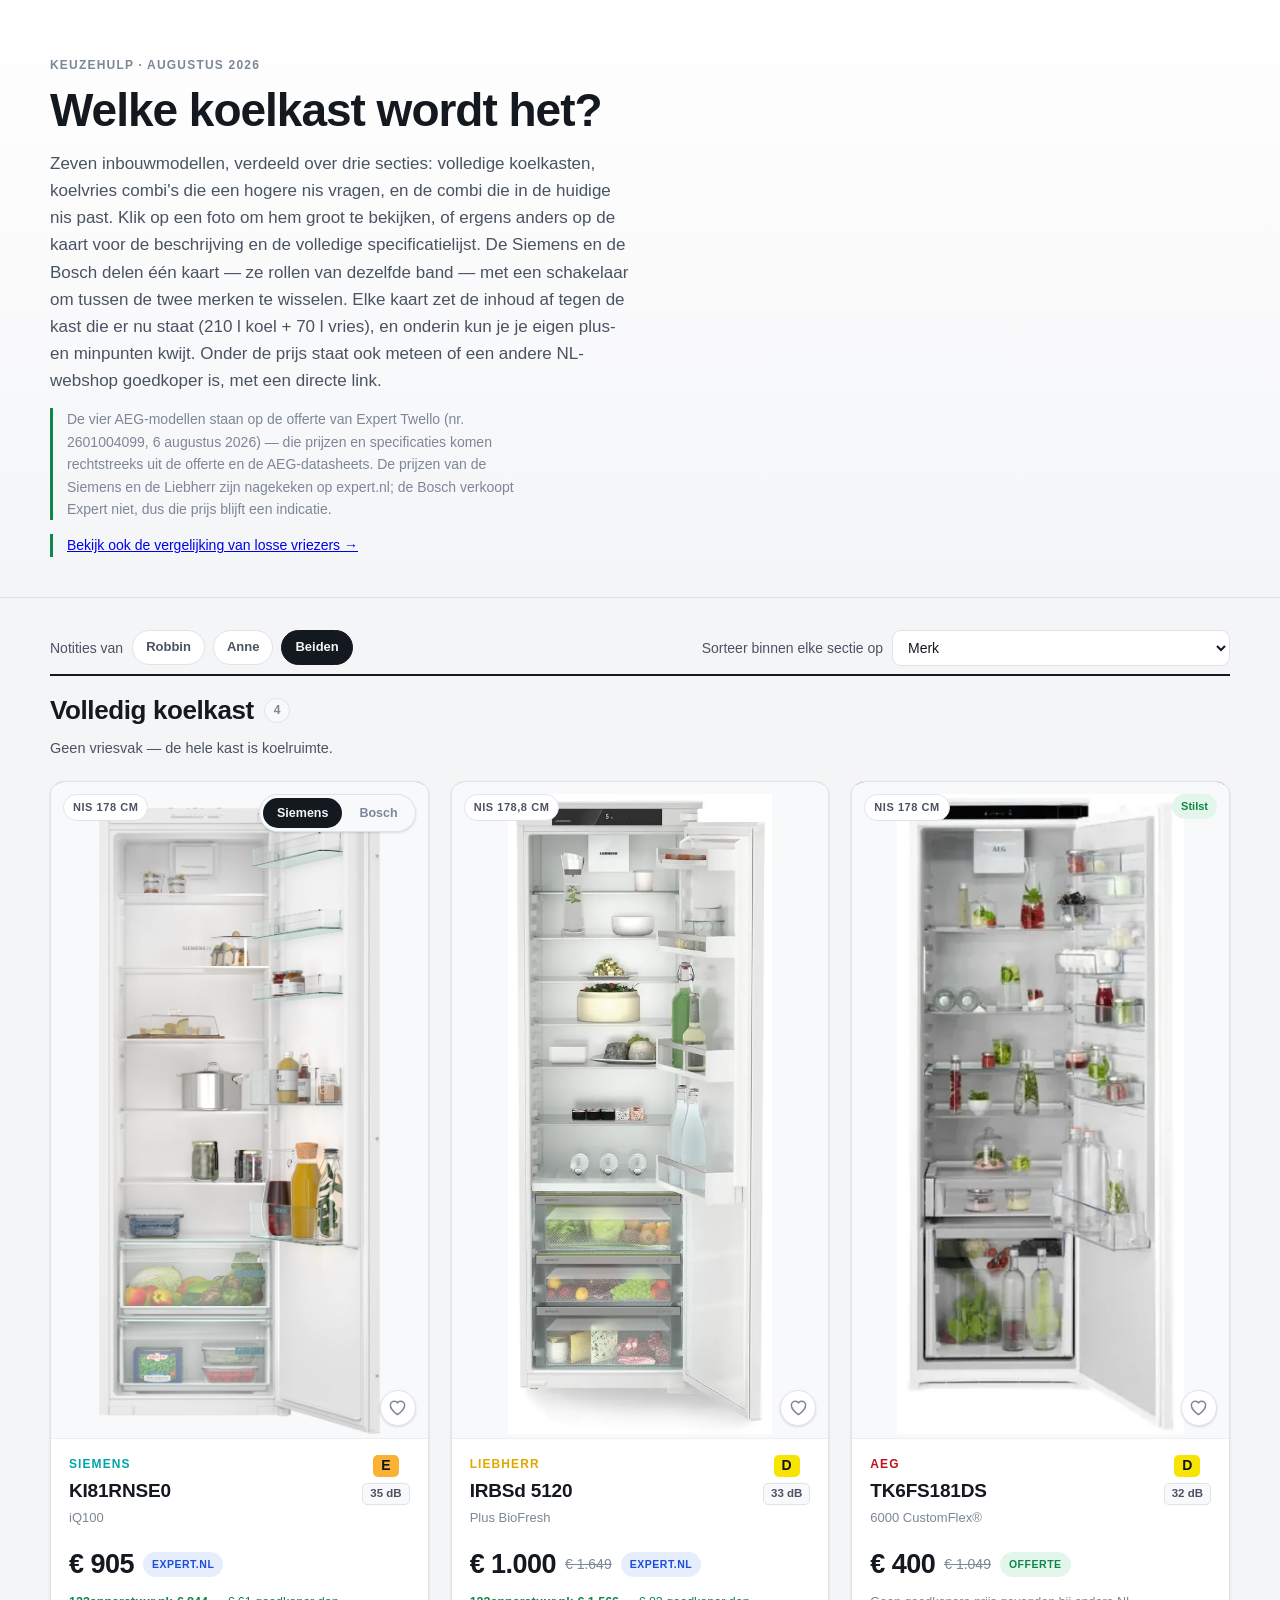
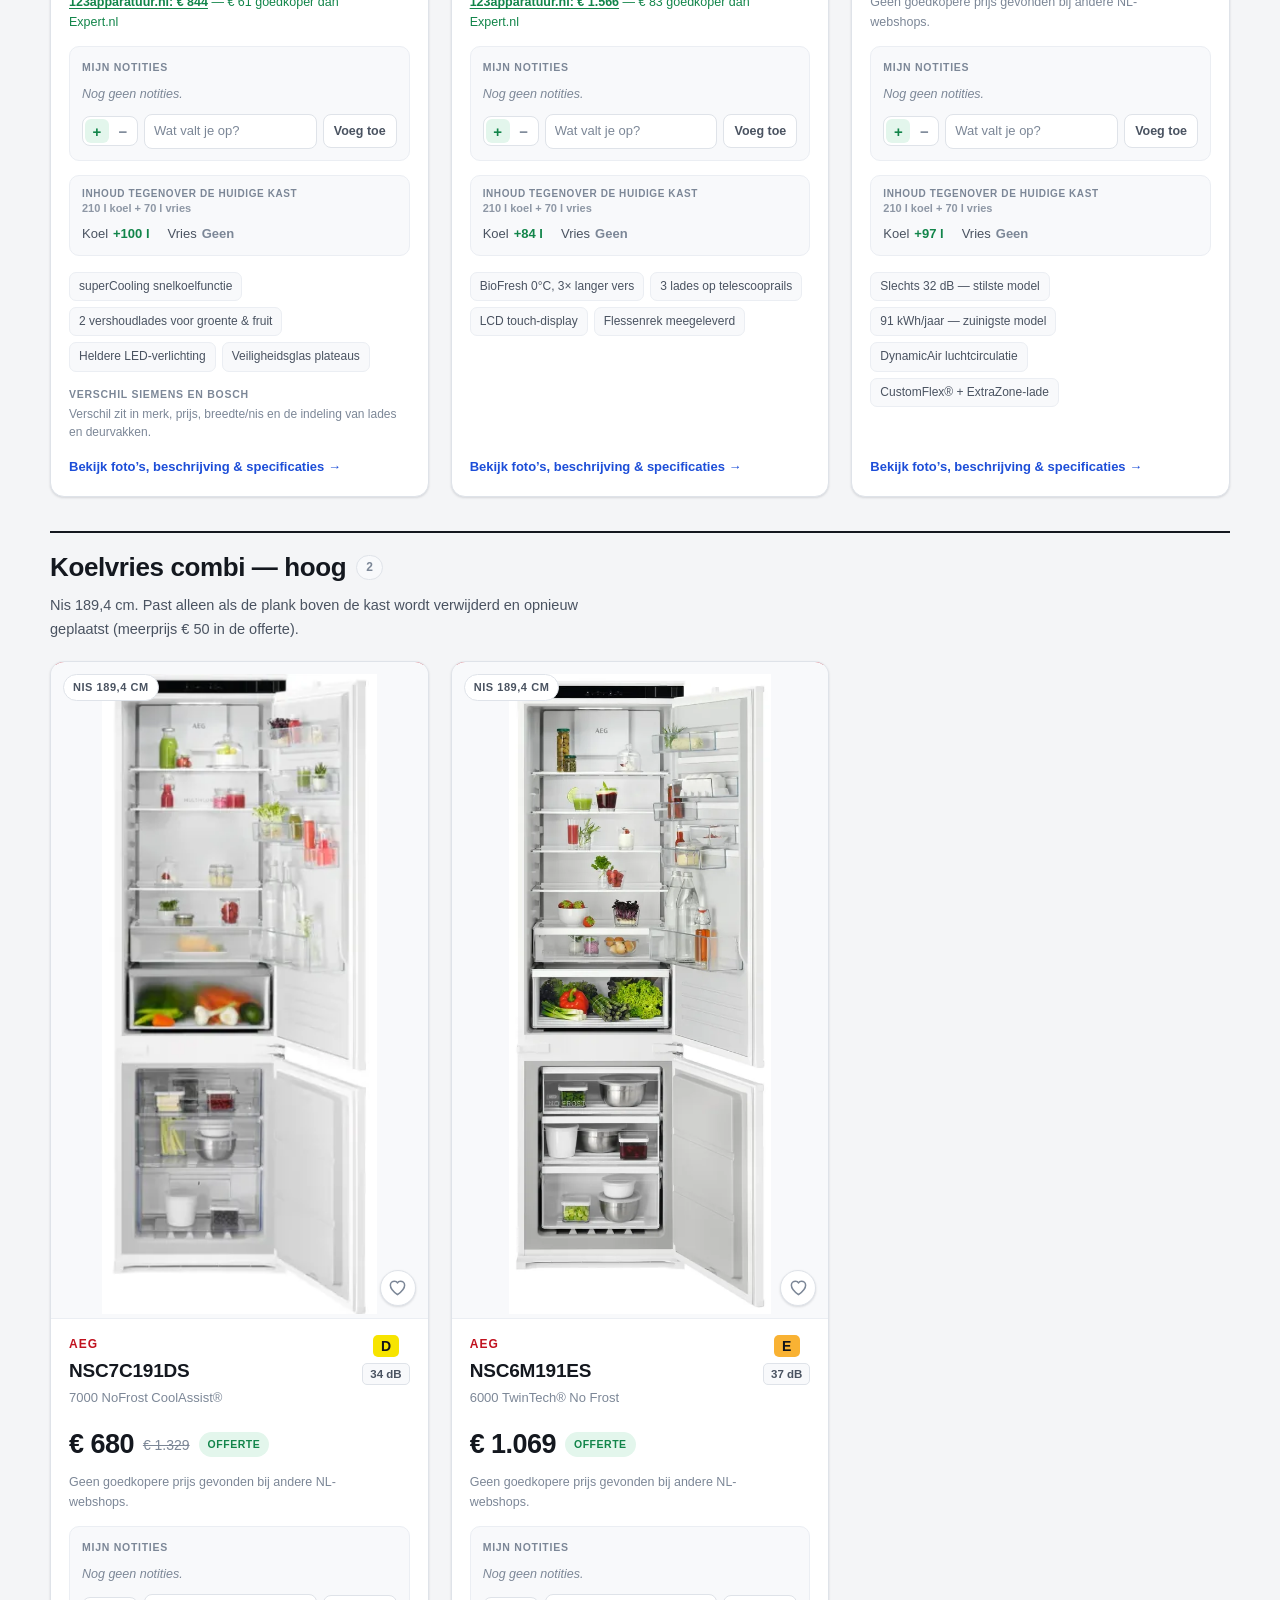
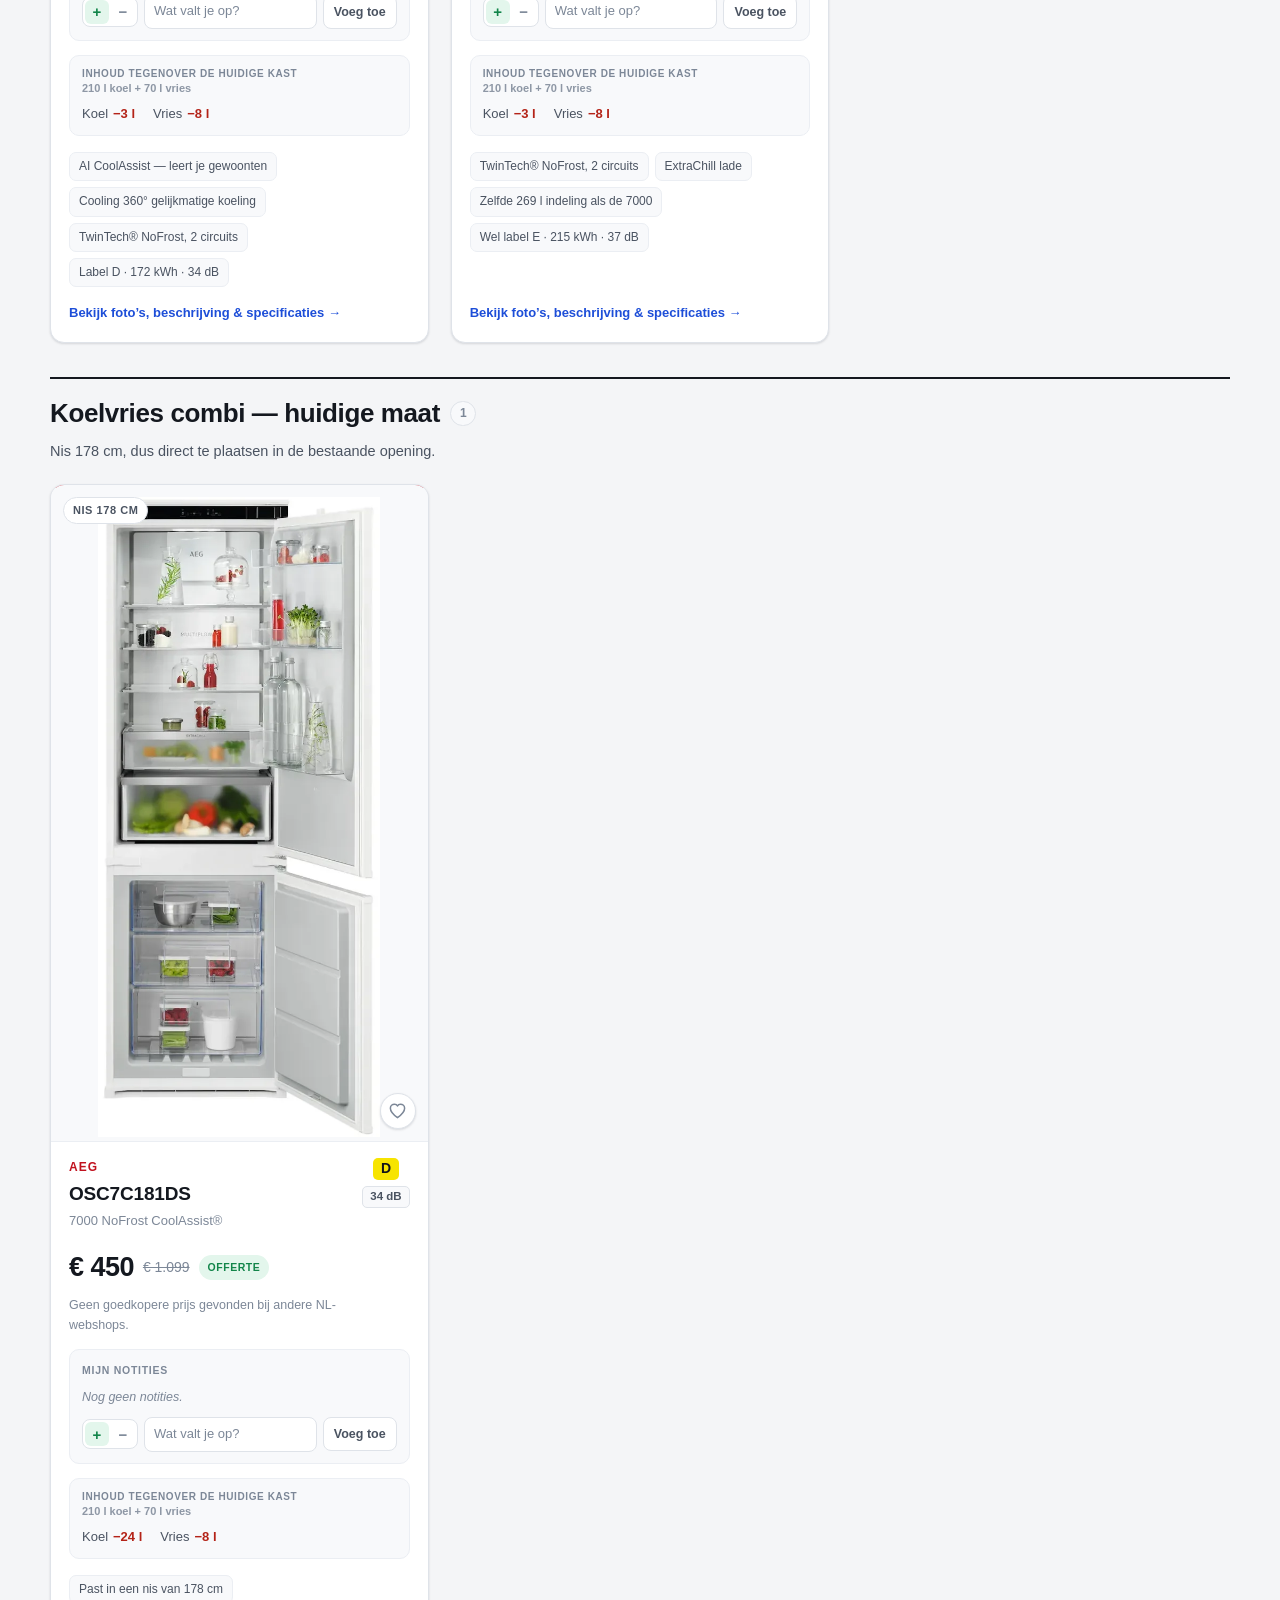
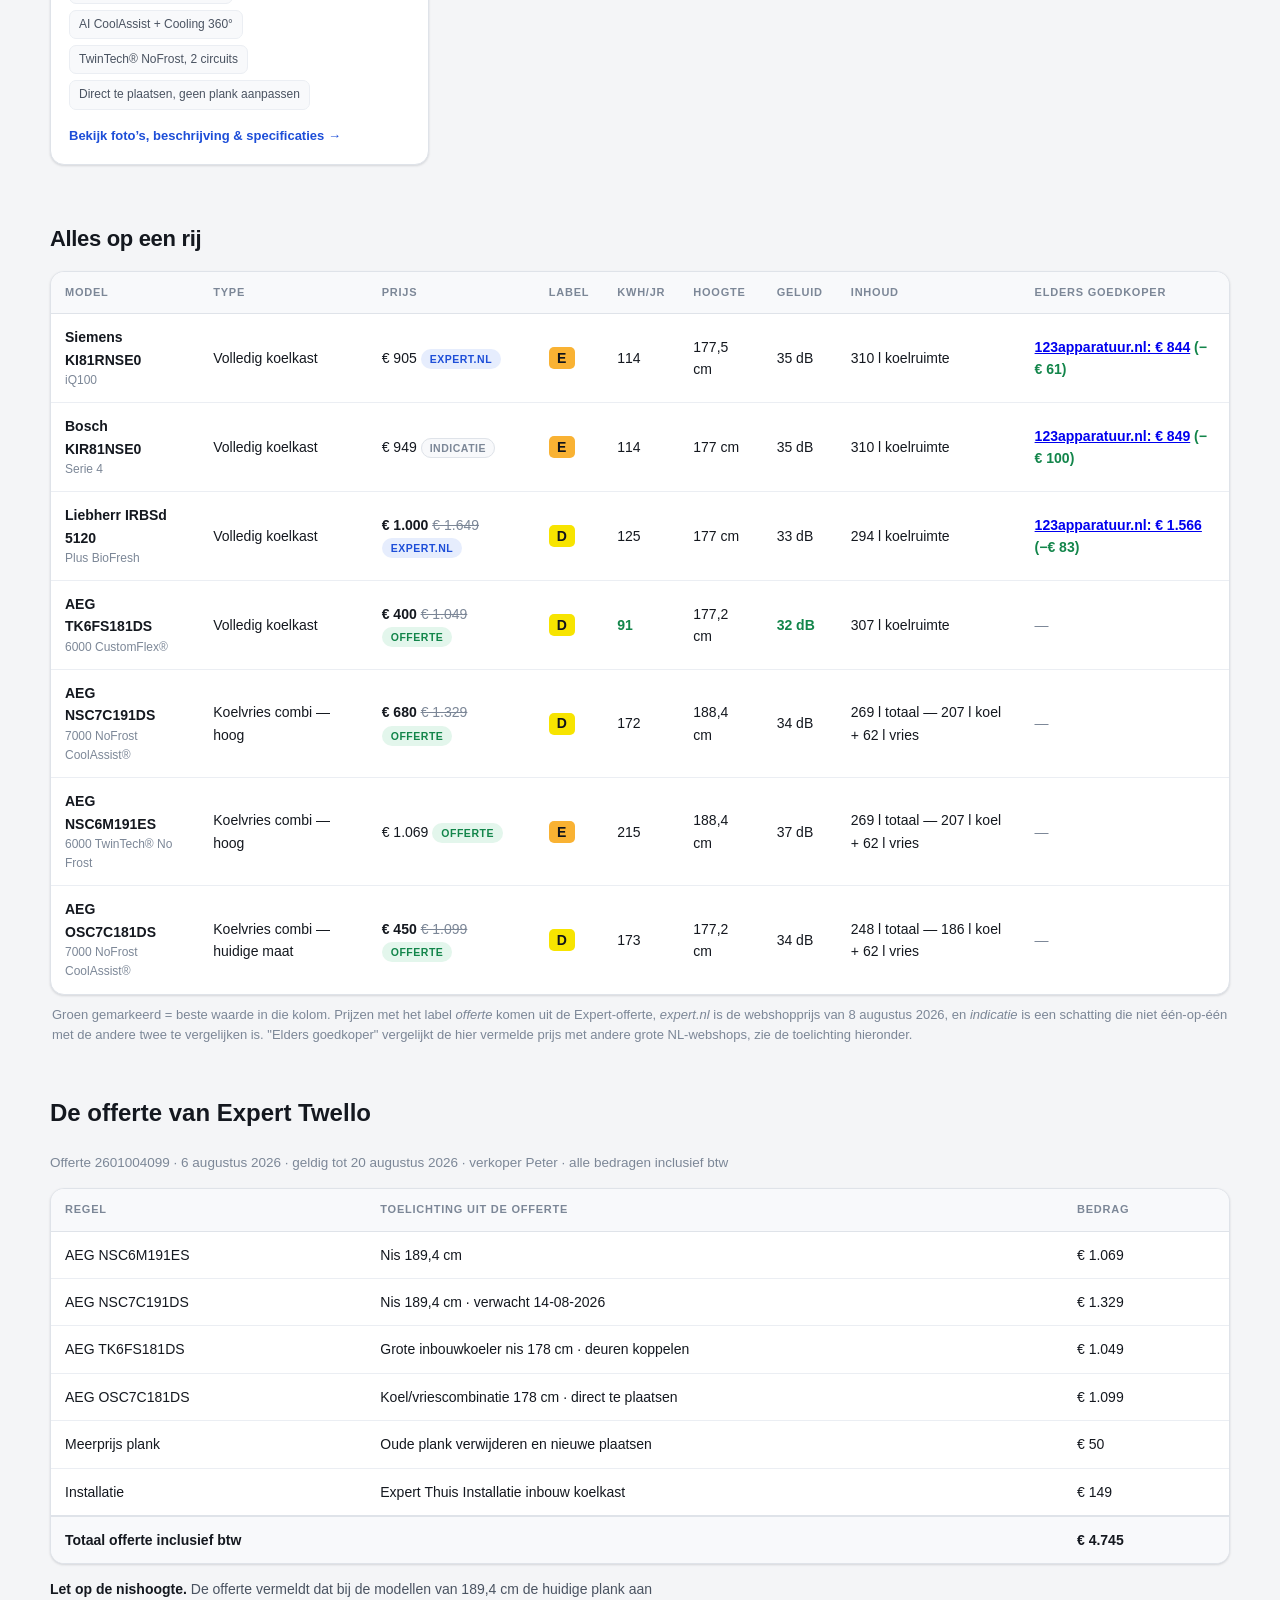
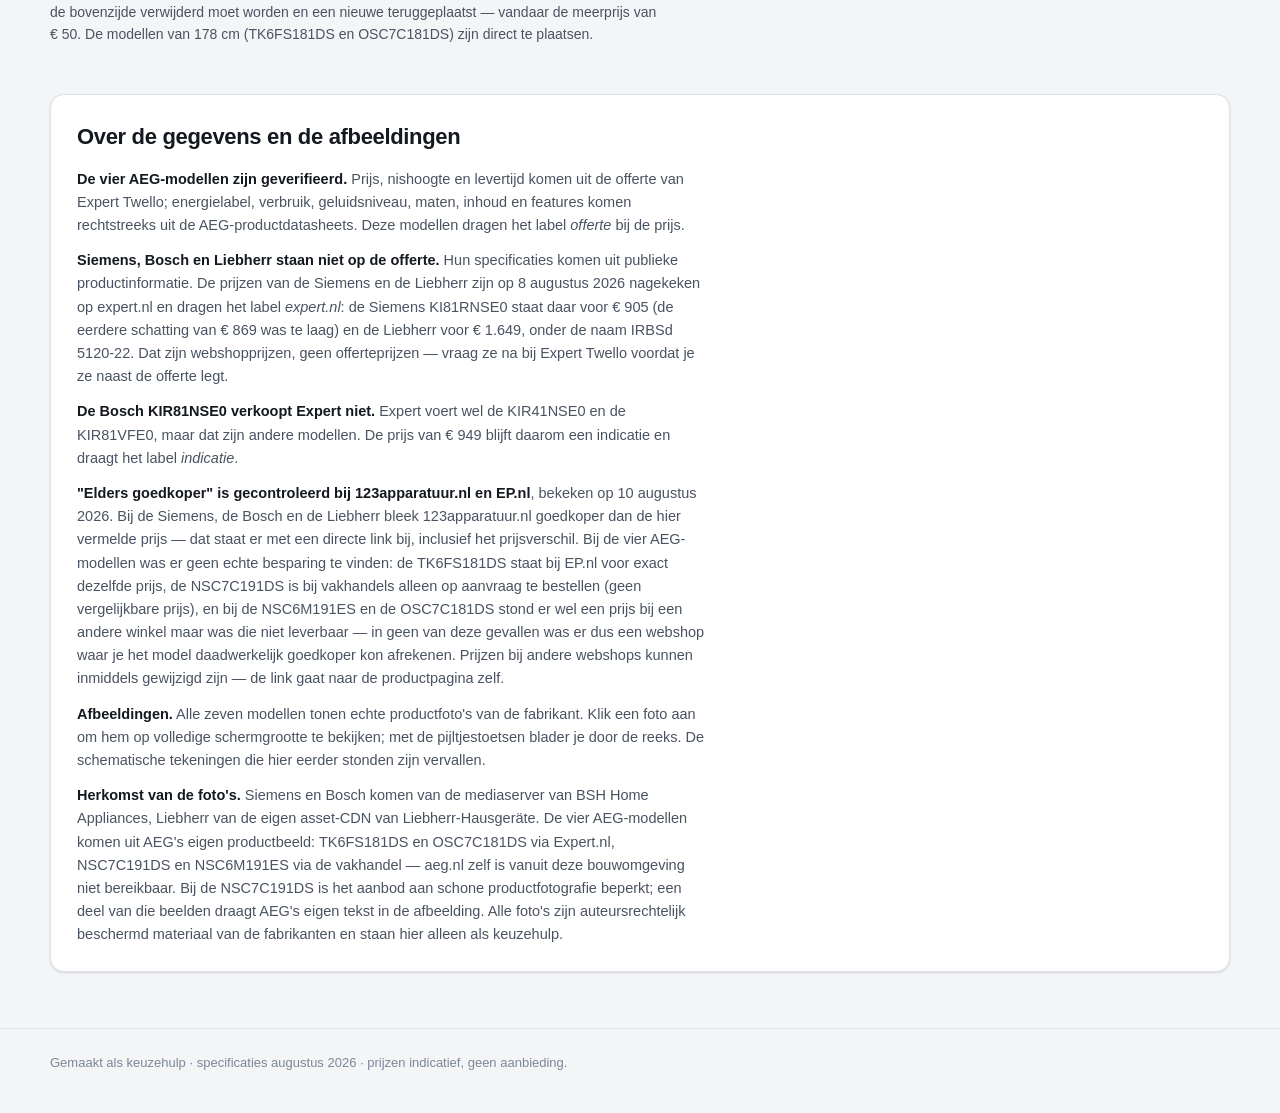
==== commit 424c71be: "Koelkast-prijsvergelijking, kleurfilter en reviewsamenvatting Bouwt voort op wat al live stond (ETNA" ====
--- a/index.html
+++ b/index.html
@@ -22,7 +22,8 @@
       de Bosch delen één kaart — ze rollen van dezelfde band — met een schakelaar
       om tussen de twee merken te wisselen. Elke kaart zet de inhoud af tegen de
       kast die er nu staat (210 l koel + 70 l vries), en onderin kun je je eigen
-      plus- en minpunten kwijt.
+      plus- en minpunten kwijt. Onder de prijs staat ook meteen of een andere
+      NL-webshop goedkoper is, met een directe link.
     </p>
     <p class="lede-note">
       De vier AEG-modellen staan op de offerte van Expert Twello
@@ -48,7 +49,8 @@
       <span>Sorteer binnen elke sectie op</span>
       <select id="sort">
         <option value="default">Merk</option>
-        <option value="price">Prijs (laag → hoog)</option>
+        <option value="price">Prijs op deze site (laag → hoog)</option>
+        <option value="cheapest">Goedkoopste prijs uit onderzoek (laag → hoog)</option>
         <option value="noise">Geluidsniveau (stil → luid)</option>
         <option value="energy">Energieverbruik (zuinig → onzuinig)</option>
         <option value="height">Hoogte (laag → hoog)</option>
@@ -72,6 +74,7 @@
             <th scope="col">Hoogte</th>
             <th scope="col">Geluid</th>
             <th scope="col">Inhoud</th>
+            <th scope="col">Elders goedkoper</th>
           </tr>
         </thead>
         <tbody></tbody>
@@ -81,7 +84,8 @@
       Groen gemarkeerd = beste waarde in die kolom. Prijzen met het label
       <em>offerte</em> komen uit de Expert-offerte, <em>expert.nl</em> is de webshopprijs
       van 8 augustus 2026, en <em>indicatie</em> is een schatting die niet één-op-één met
-      de andere twee te vergelijken is.
+      de andere twee te vergelijken is. "Elders goedkoper" vergelijkt de hier vermelde
+      prijs met andere grote NL-webshops, zie de toelichting hieronder.
     </p>
   </section>
 
@@ -142,6 +146,18 @@
       daarom een indicatie en draagt het label <em>indicatie</em>.
     </p>
     <p>
+      <strong>"Elders goedkoper" is gecontroleerd bij 123apparatuur.nl en EP.nl</strong>,
+      bekeken op 10 augustus 2026. Bij de Siemens, de Bosch en de Liebherr bleek
+      123apparatuur.nl goedkoper dan de hier vermelde prijs — dat staat er met een directe
+      link bij, inclusief het prijsverschil. Bij de vier AEG-modellen was er geen echte
+      besparing te vinden: de TK6FS181DS staat bij EP.nl voor exact dezelfde prijs, de
+      NSC7C191DS is bij vakhandels alleen op aanvraag te bestellen (geen vergelijkbare
+      prijs), en bij de NSC6M191ES en de OSC7C181DS stond er wel een prijs bij een andere
+      winkel maar was die niet leverbaar — in geen van deze gevallen was er dus een
+      webshop waar je het model daadwerkelijk goedkoper kon afrekenen. Prijzen bij andere
+      webshops kunnen inmiddels gewijzigd zijn — de link gaat naar de productpagina zelf.
+    </p>
+    <p>
       <strong>Afbeeldingen.</strong> Alle zeven modellen tonen echte productfoto's van de
       fabrikant. Klik een foto aan om hem op volledige schermgrootte te bekijken; met de
       pijltjestoetsen blader je door de reeks. De schematische tekeningen die hier eerder
@@ -184,6 +200,7 @@
         <h2 id="modal-title"></h2>
         <p class="modal-tagline" id="modal-tagline"></p>
         <div class="modal-keys" id="modal-keys"></div>
+        <div id="modal-cheaper"></div>
         <p class="modal-desc" id="modal-desc"></p>
         <h3>Unieke features</h3>
         <ul class="feature-list" id="modal-features"></ul>
--- a/assets/style.css
+++ b/assets/style.css
@@ -17,6 +17,8 @@
   --check-bg: #e6edfd;
   --bad: #b42318;
   --bad-bg: #fdeceb;
+  --award: #92620a;
+  --award-bg: #fff3d6;
   --shadow-sm: 0 1px 2px rgba(16, 24, 40, .06), 0 1px 3px rgba(16, 24, 40, .08);
   --shadow-md: 0 4px 12px rgba(16, 24, 40, .08), 0 12px 28px rgba(16, 24, 40, .10);
   --shadow-lg: 0 24px 60px rgba(16, 24, 40, .28);
@@ -41,6 +43,8 @@
     --check-bg: #182642;
     --bad: #ff9a90;
     --bad-bg: #3a1a17;
+    --award: #f5c451;
+    --award-bg: #3a2c0a;
     --shadow-sm: 0 1px 2px rgba(0, 0, 0, .5);
     --shadow-md: 0 4px 12px rgba(0, 0, 0, .45), 0 16px 32px rgba(0, 0, 0, .35);
     --shadow-lg: 0 24px 70px rgba(0, 0, 0, .7);
@@ -124,6 +128,31 @@
   color: var(--bg);
 }
 
+/* Kleurfilter (vriezerpagina): zelfde pil-vormgeving als de notitiefilter,
+   maar een eigen klasse zodat de click-handlers niet door elkaar lopen. */
+.color-filter { display: flex; align-items: center; gap: 9px; font-size: 14px; }
+.color-filter-label { color: var(--ink-2); }
+.color-btn {
+  appearance: none;
+  border: 1px solid var(--line);
+  background: var(--surface);
+  border-radius: 999px;
+  padding: 6px 13px;
+  font: inherit;
+  font-size: 13px;
+  font-weight: 650;
+  color: var(--ink-2);
+  cursor: pointer;
+  transition: background .15s, color .15s, border-color .15s;
+}
+.color-btn + .color-btn { margin-left: -1px; }
+.color-btn:hover { border-color: var(--ink-3); }
+.color-btn.is-on {
+  background: var(--ink);
+  border-color: var(--ink);
+  color: var(--bg);
+}
+
 .sort { display: flex; align-items: center; gap: 9px; font-size: 14px; color: var(--ink-2); }
 .sort select {
   font: inherit;
@@ -216,6 +245,39 @@
 }
 /* Coverbeeld 640 px hoog; de breedte blijft die van de kaart. */
 .card-media .fridge-photo { height: 640px; width: 100%; }
+
+/* Vriezerpagina: dicht en open naast elkaar in plaats van één coverbeeld. */
+.card-media-photos {
+  display: flex;
+  gap: 6px;
+  width: 100%;
+}
+.card-media-photo {
+  flex: 1 1 0;
+  min-width: 0;
+  display: flex;
+  flex-direction: column;
+  align-items: center;
+  cursor: zoom-in;
+}
+.card-media-photo .fridge-photo,
+.card-media-photo .photo-placeholder {
+  height: 460px;
+  width: 100%;
+  object-fit: contain;
+}
+.card-media-photo-label {
+  margin-top: 6px;
+  font-size: 10.5px;
+  font-weight: 700;
+  letter-spacing: .06em;
+  text-transform: uppercase;
+  color: var(--ink-3);
+}
+@media (max-width: 560px) {
+  .card-media-photo .fridge-photo,
+  .card-media-photo .photo-placeholder { height: 260px; }
+}
 .card-zoom {
   position: absolute;
   left: 50%;
@@ -308,6 +370,23 @@
   background: var(--good-bg);
   color: var(--good);
 }
+/* Onderscheiding van een externe testorganisatie (bv. Consumentenbond) —
+   staat los van de automatisch berekende badges hierboven. */
+.badge-award {
+  position: absolute;
+  top: 44px;
+  left: 12px;
+  max-width: calc(100% - 24px);
+  font-size: 10.5px;
+  font-weight: 700;
+  padding: 4px 9px;
+  border-radius: 999px;
+  background: var(--award-bg);
+  color: var(--award);
+  white-space: nowrap;
+  overflow: hidden;
+  text-overflow: ellipsis;
+}
 
 .card-body { padding: 16px 18px 18px; display: flex; flex-direction: column; flex: 1; }
 .card-brand {
@@ -334,6 +413,96 @@
   text-decoration: line-through;
   text-decoration-thickness: 1px;
   text-underline-offset: 3px;
+}
+
+/* Prijsvergelijking met andere NL-webshops, direct onder de Expert-prijs. */
+.card-cheaper {
+  margin: 6px 0 0;
+  font-size: 12.5px;
+  color: var(--good);
+}
+.card-cheaper a { color: inherit; font-weight: 700; text-decoration: underline; text-underline-offset: 2px; }
+.card-cheaper.is-none { color: var(--ink-3); }
+.modal-cheaper {
+  margin: -6px 0 16px;
+  font-size: 13.5px;
+  color: var(--good);
+}
+.modal-cheaper a { color: inherit; font-weight: 700; text-decoration: underline; text-underline-offset: 2px; }
+.modal-cheaper.is-none { color: var(--ink-3); }
+
+.pc-link {
+  display: inline-block;
+  margin-top: 3px;
+  font-size: 12px;
+  font-weight: 600;
+  color: var(--brand);
+  text-decoration: none;
+}
+.pc-link:hover { text-decoration: underline; }
+.pc-checked {
+  margin: 3px 0 0;
+  font-size: 10px;
+  color: var(--ink-3);
+}
+
+/* Reviewsamenvatting van externe webshops: score + plus/minpunten in twee
+   kolommen. Dezelfde neutrale kaartstijl als de prijsvergelijking. */
+.reviews-block {
+  margin: 10px 0 0;
+  padding: 9px 12px;
+  border-radius: 10px;
+  background: var(--surface-2);
+  border: 1px solid var(--line);
+}
+.reviews-block.is-empty { opacity: .8; }
+.rev-line {
+  margin: 0;
+  font-size: 12.5px;
+  line-height: 1.45;
+  color: var(--ink-2);
+}
+.rev-line + .rev-line { margin-top: 2px; }
+.rev-score { font-weight: 700; color: var(--ink); }
+.rev-count { color: var(--ink-3); }
+.rev-cols {
+  display: grid;
+  grid-template-columns: 1fr 1fr;
+  gap: 8px;
+  margin: 8px 0 0;
+}
+.rev-col-title {
+  margin: 0 0 3px;
+  font-size: 10px;
+  font-weight: 700;
+  letter-spacing: .05em;
+  text-transform: uppercase;
+}
+.rev-col.is-pro .rev-col-title { color: var(--good); }
+.rev-col.is-con .rev-col-title { color: var(--bad); }
+.rev-col ul {
+  margin: 0;
+  padding: 0 0 0 14px;
+  font-size: 12px;
+  line-height: 1.4;
+  color: var(--ink-2);
+}
+.rev-col li + li { margin-top: 3px; }
+.rev-col-empty {
+  margin: 0;
+  font-size: 12px;
+  color: var(--ink-3);
+  font-style: italic;
+}
+.rev-note {
+  margin: 6px 0 0;
+  font-size: 11px;
+  font-style: italic;
+  color: var(--ink-3);
+}
+
+@media (max-width: 480px) {
+  .rev-cols { grid-template-columns: 1fr; }
 }
 
 /* Label en geluid staan rechtsboven naast merk/model/prijs, in plaats van in
@@ -551,6 +720,7 @@
 tbody tr:hover { background: var(--surface-2); }
 td.num { font-variant-numeric: tabular-nums; }
 td.best { color: var(--good); font-weight: 700; }
+.table-cheaper-none { color: var(--ink-3); font-weight: 400; }
 .row-model { font-weight: 650; }
 .row-model small { display: block; font-weight: 400; color: var(--ink-3); font-size: 12px; }
 .table-note { font-size: 13px; color: var(--ink-3); margin: 10px 2px 0; }
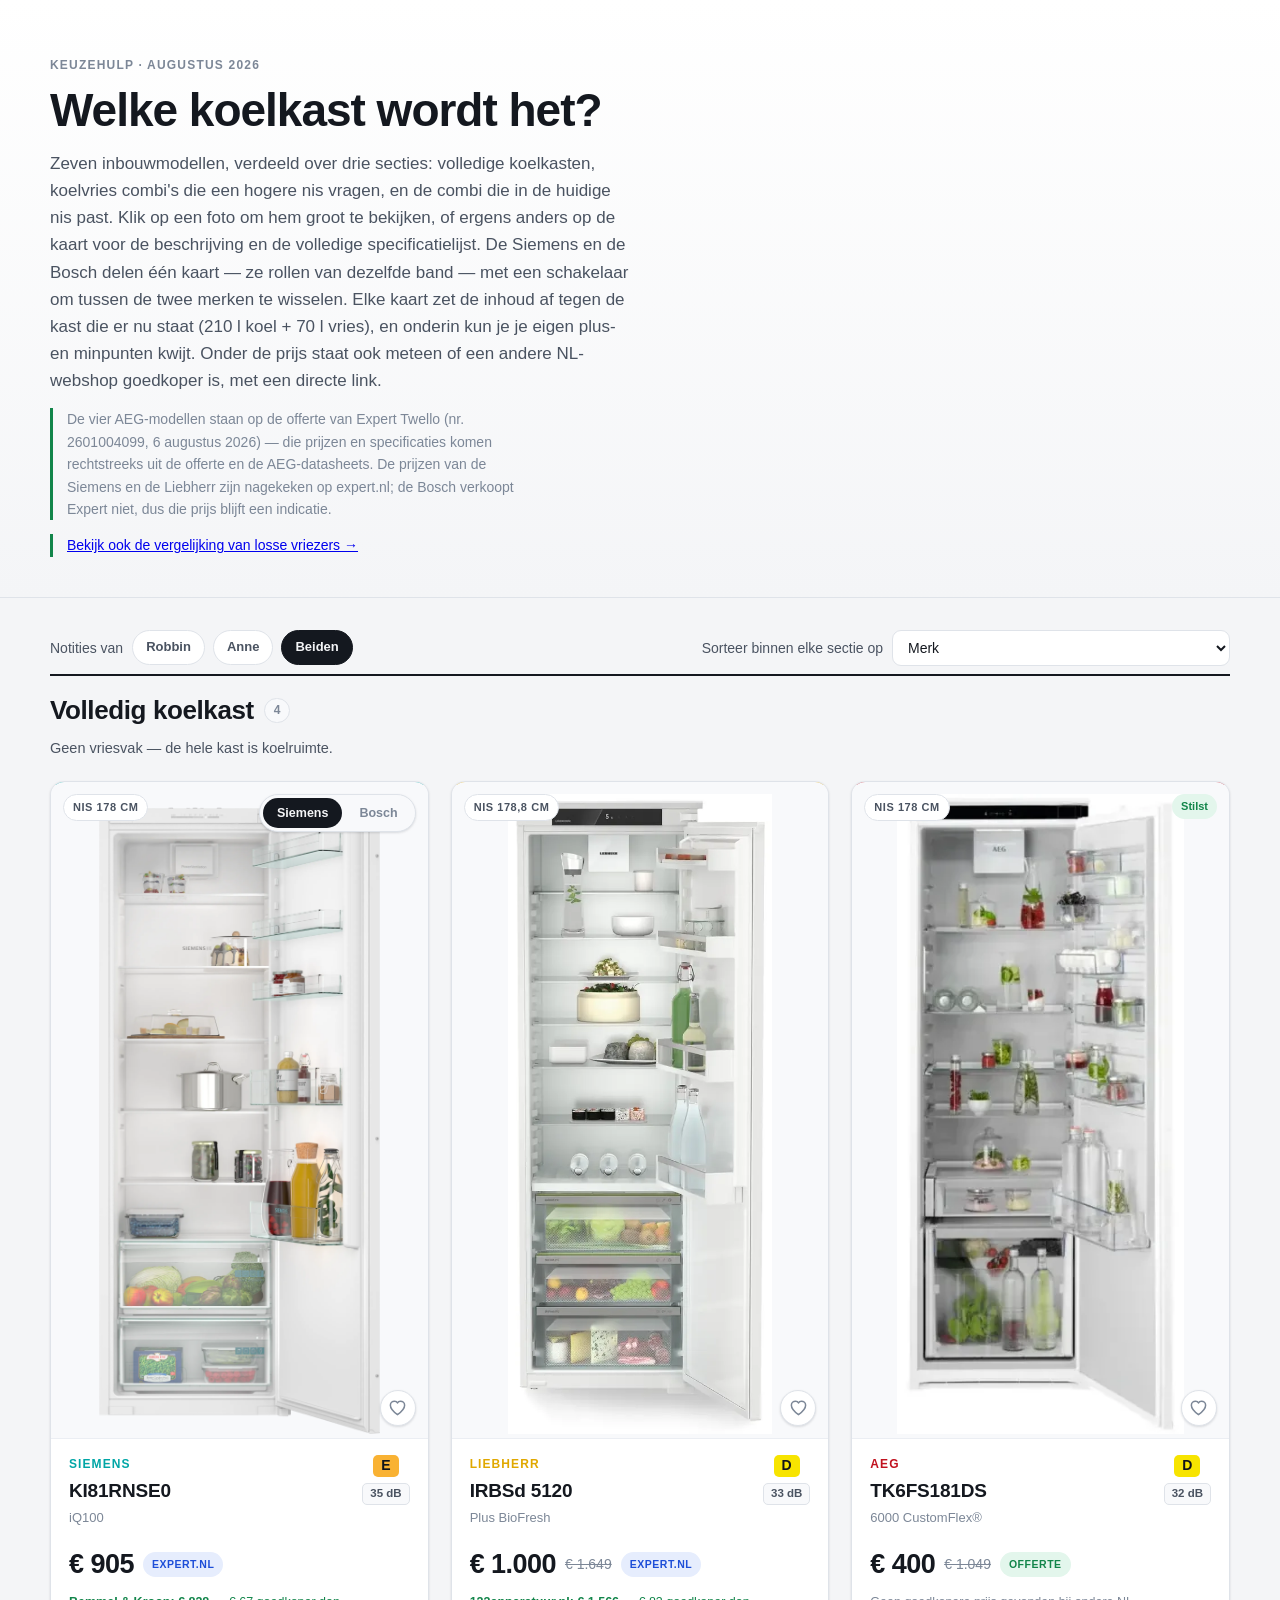
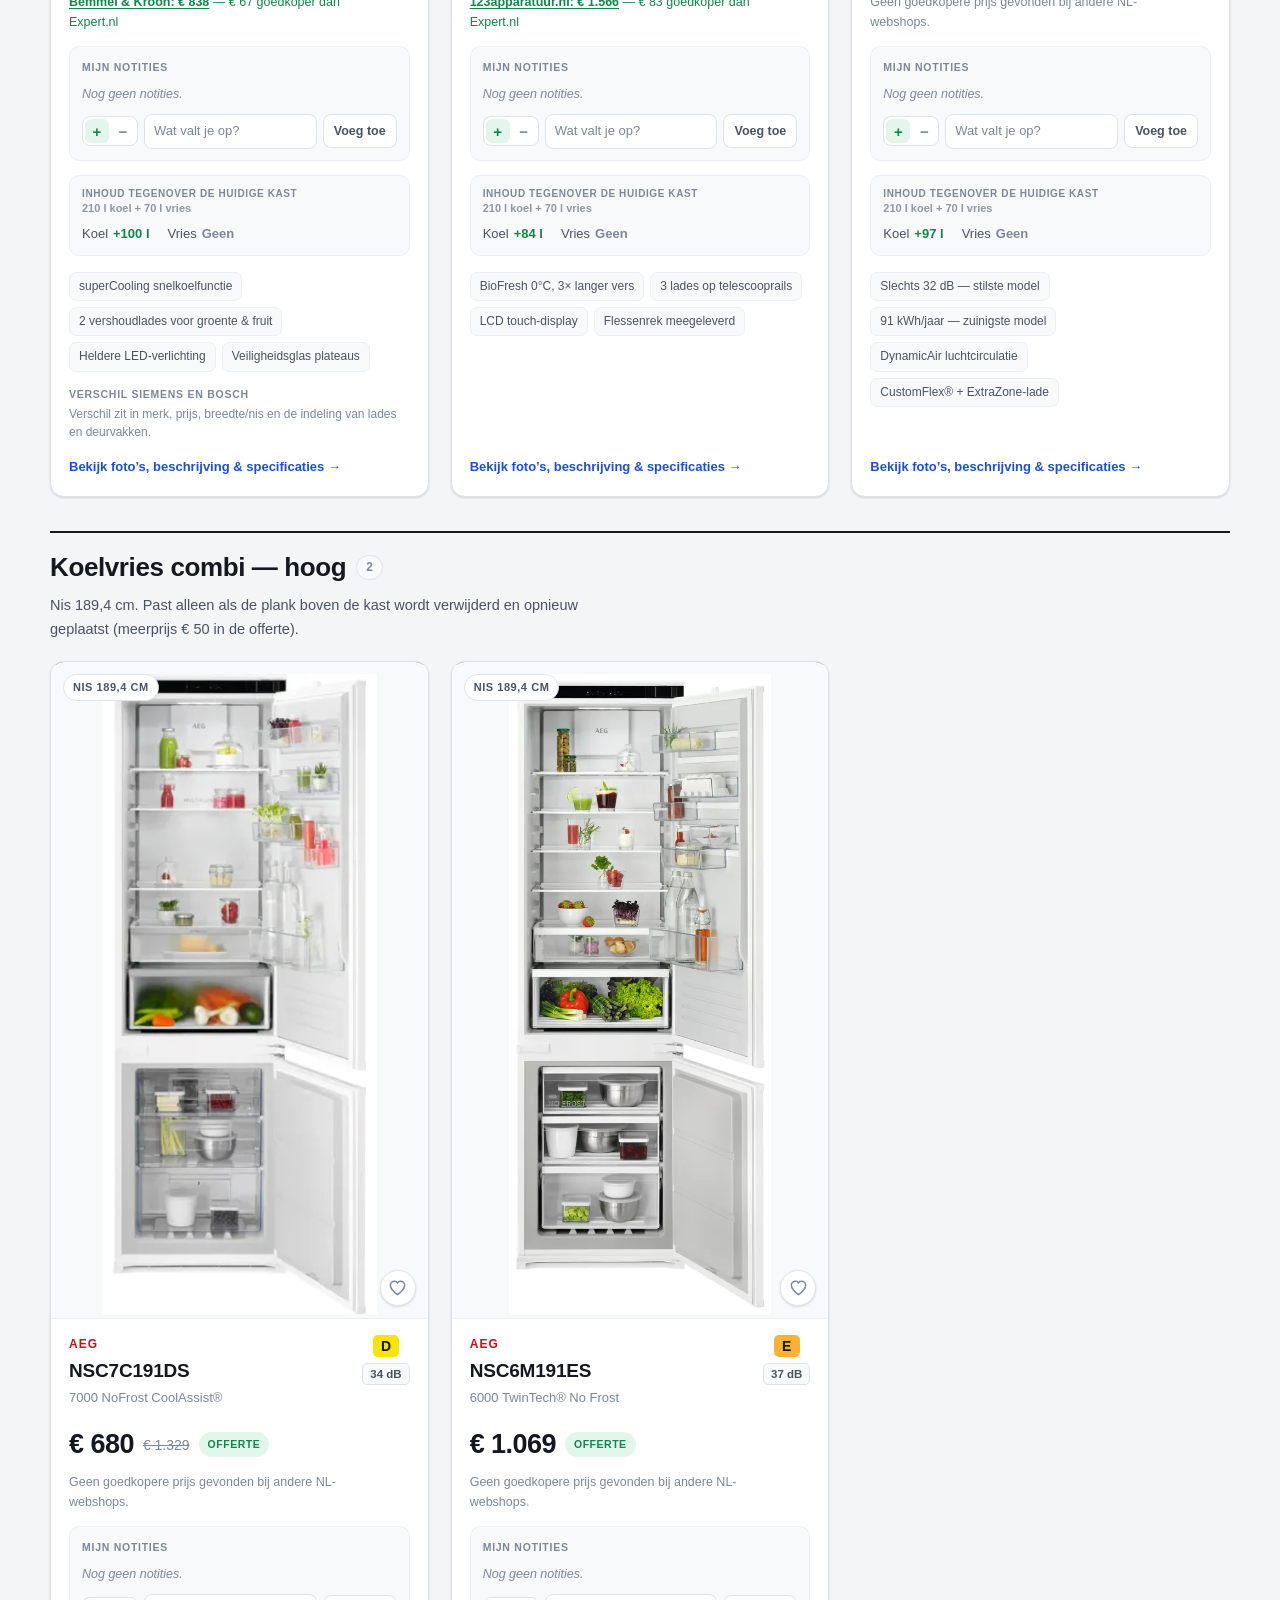
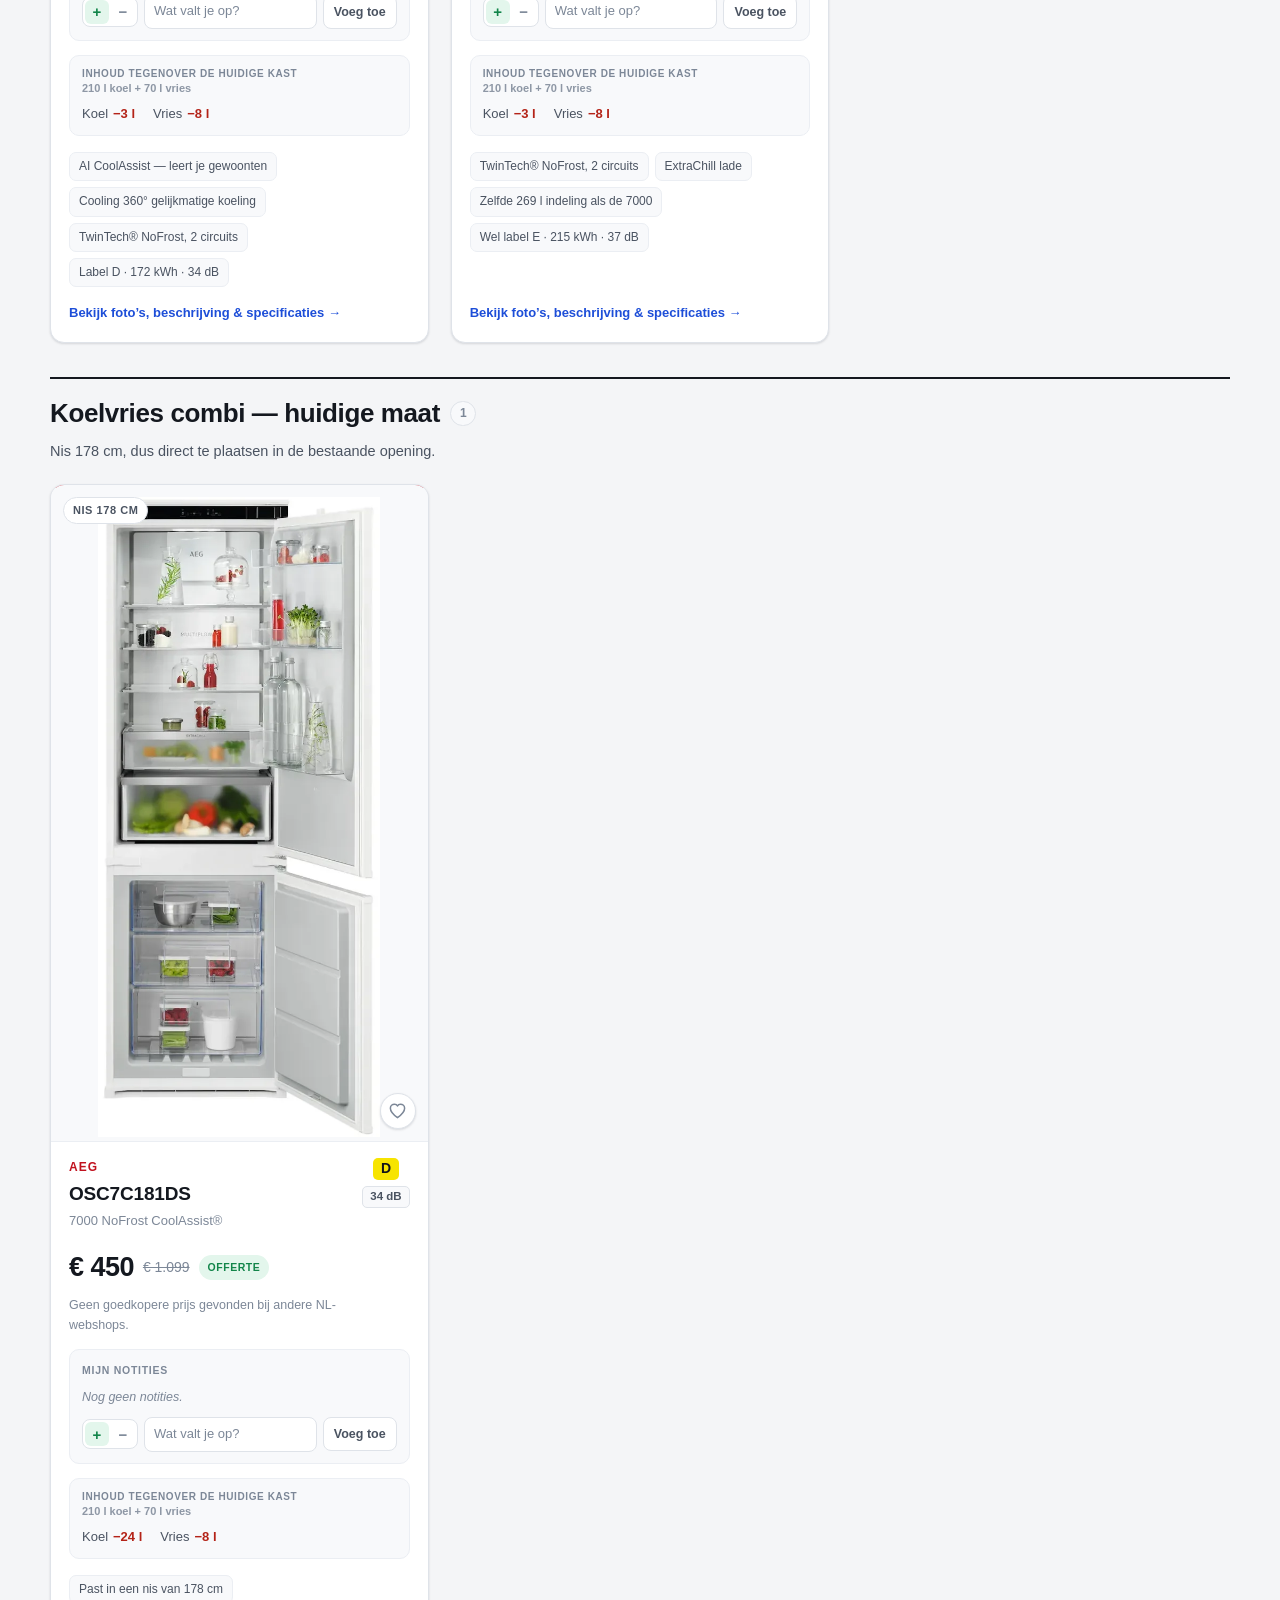
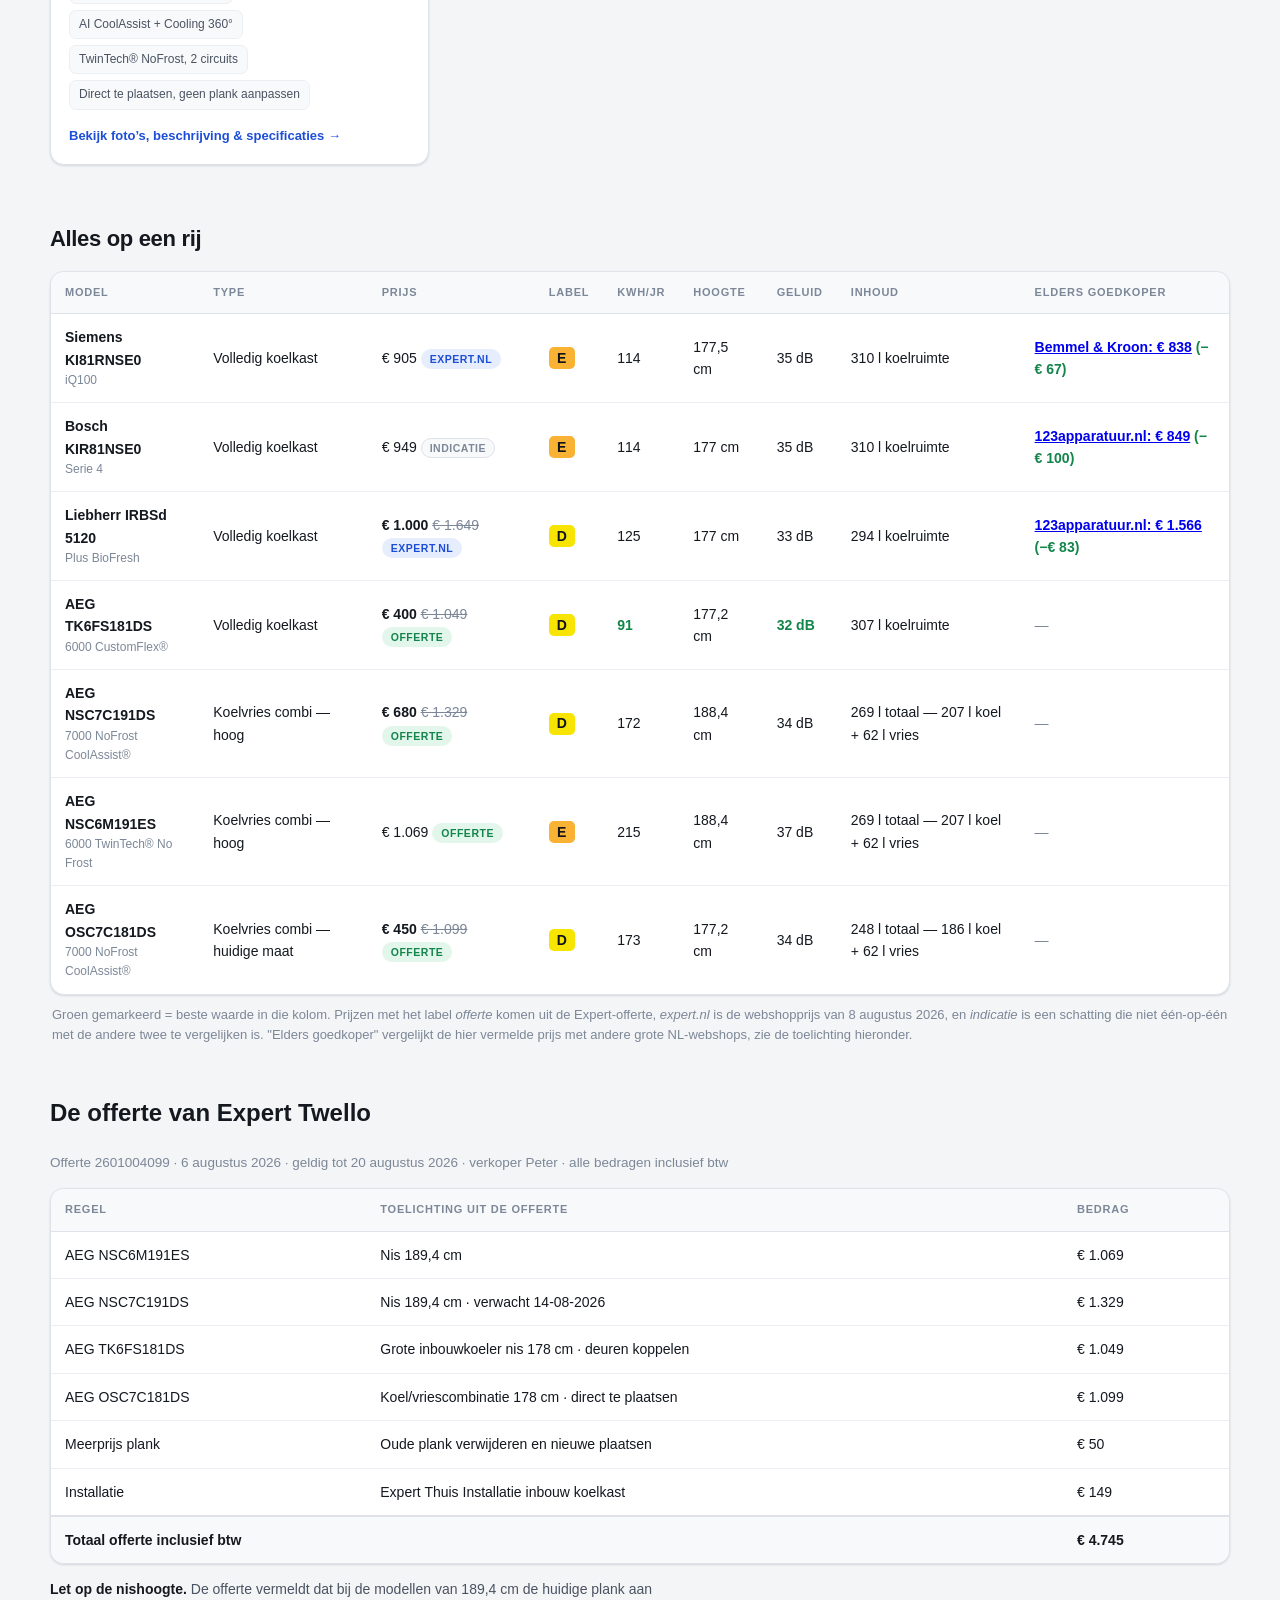
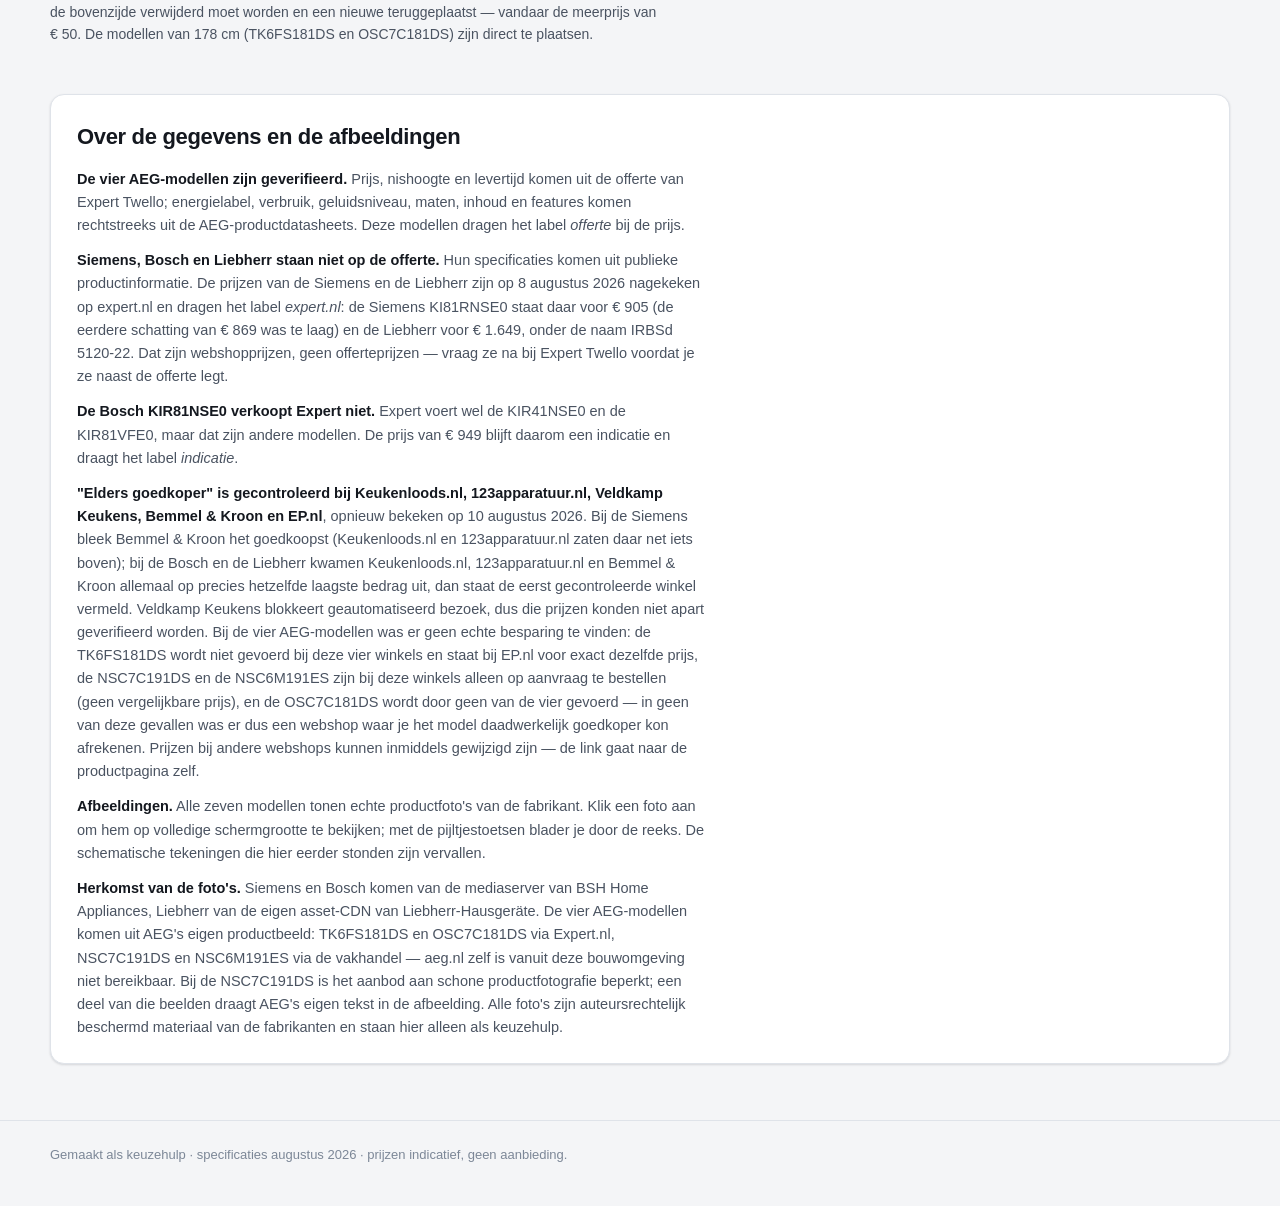
==== commit a547f6bf: "Nieuwe prijscontrole: Keukenloods, 123apparatuur, Veldkamp, Bemmel & Kroon Op verzoek opnieuw gecont" ====
--- a/index.html
+++ b/index.html
@@ -49,7 +49,7 @@
       <span>Sorteer binnen elke sectie op</span>
       <select id="sort">
         <option value="default">Merk</option>
-        <option value="price">Prijs op deze site (laag → hoog)</option>
+        <option value="price">Prijs Expert (laag → hoog)</option>
         <option value="cheapest">Goedkoopste prijs uit onderzoek (laag → hoog)</option>
         <option value="noise">Geluidsniveau (stil → luid)</option>
         <option value="energy">Energieverbruik (zuinig → onzuinig)</option>
@@ -146,16 +146,20 @@
       daarom een indicatie en draagt het label <em>indicatie</em>.
     </p>
     <p>
-      <strong>"Elders goedkoper" is gecontroleerd bij 123apparatuur.nl en EP.nl</strong>,
-      bekeken op 10 augustus 2026. Bij de Siemens, de Bosch en de Liebherr bleek
-      123apparatuur.nl goedkoper dan de hier vermelde prijs — dat staat er met een directe
-      link bij, inclusief het prijsverschil. Bij de vier AEG-modellen was er geen echte
-      besparing te vinden: de TK6FS181DS staat bij EP.nl voor exact dezelfde prijs, de
-      NSC7C191DS is bij vakhandels alleen op aanvraag te bestellen (geen vergelijkbare
-      prijs), en bij de NSC6M191ES en de OSC7C181DS stond er wel een prijs bij een andere
-      winkel maar was die niet leverbaar — in geen van deze gevallen was er dus een
-      webshop waar je het model daadwerkelijk goedkoper kon afrekenen. Prijzen bij andere
-      webshops kunnen inmiddels gewijzigd zijn — de link gaat naar de productpagina zelf.
+      <strong>"Elders goedkoper" is gecontroleerd bij Keukenloods.nl, 123apparatuur.nl,
+      Veldkamp Keukens, Bemmel &amp; Kroon en EP.nl</strong>, opnieuw bekeken op 10 augustus
+      2026. Bij de Siemens bleek Bemmel &amp; Kroon het goedkoopst (Keukenloods.nl en
+      123apparatuur.nl zaten daar net iets boven); bij de Bosch en de Liebherr kwamen
+      Keukenloods.nl, 123apparatuur.nl en Bemmel &amp; Kroon allemaal op precies hetzelfde
+      laagste bedrag uit, dan staat de eerst gecontroleerde winkel vermeld. Veldkamp Keukens
+      blokkeert geautomatiseerd bezoek, dus die prijzen konden niet apart geverifieerd worden.
+      Bij de vier AEG-modellen was er geen echte besparing te vinden: de TK6FS181DS wordt
+      niet gevoerd bij deze vier winkels en staat bij EP.nl voor exact dezelfde prijs, de
+      NSC7C191DS en de NSC6M191ES zijn bij deze winkels alleen op aanvraag te bestellen
+      (geen vergelijkbare prijs), en de OSC7C181DS wordt door geen van de vier gevoerd — in
+      geen van deze gevallen was er dus een webshop waar je het model daadwerkelijk
+      goedkoper kon afrekenen. Prijzen bij andere webshops kunnen inmiddels gewijzigd zijn —
+      de link gaat naar de productpagina zelf.
     </p>
     <p>
       <strong>Afbeeldingen.</strong> Alle zeven modellen tonen echte productfoto's van de
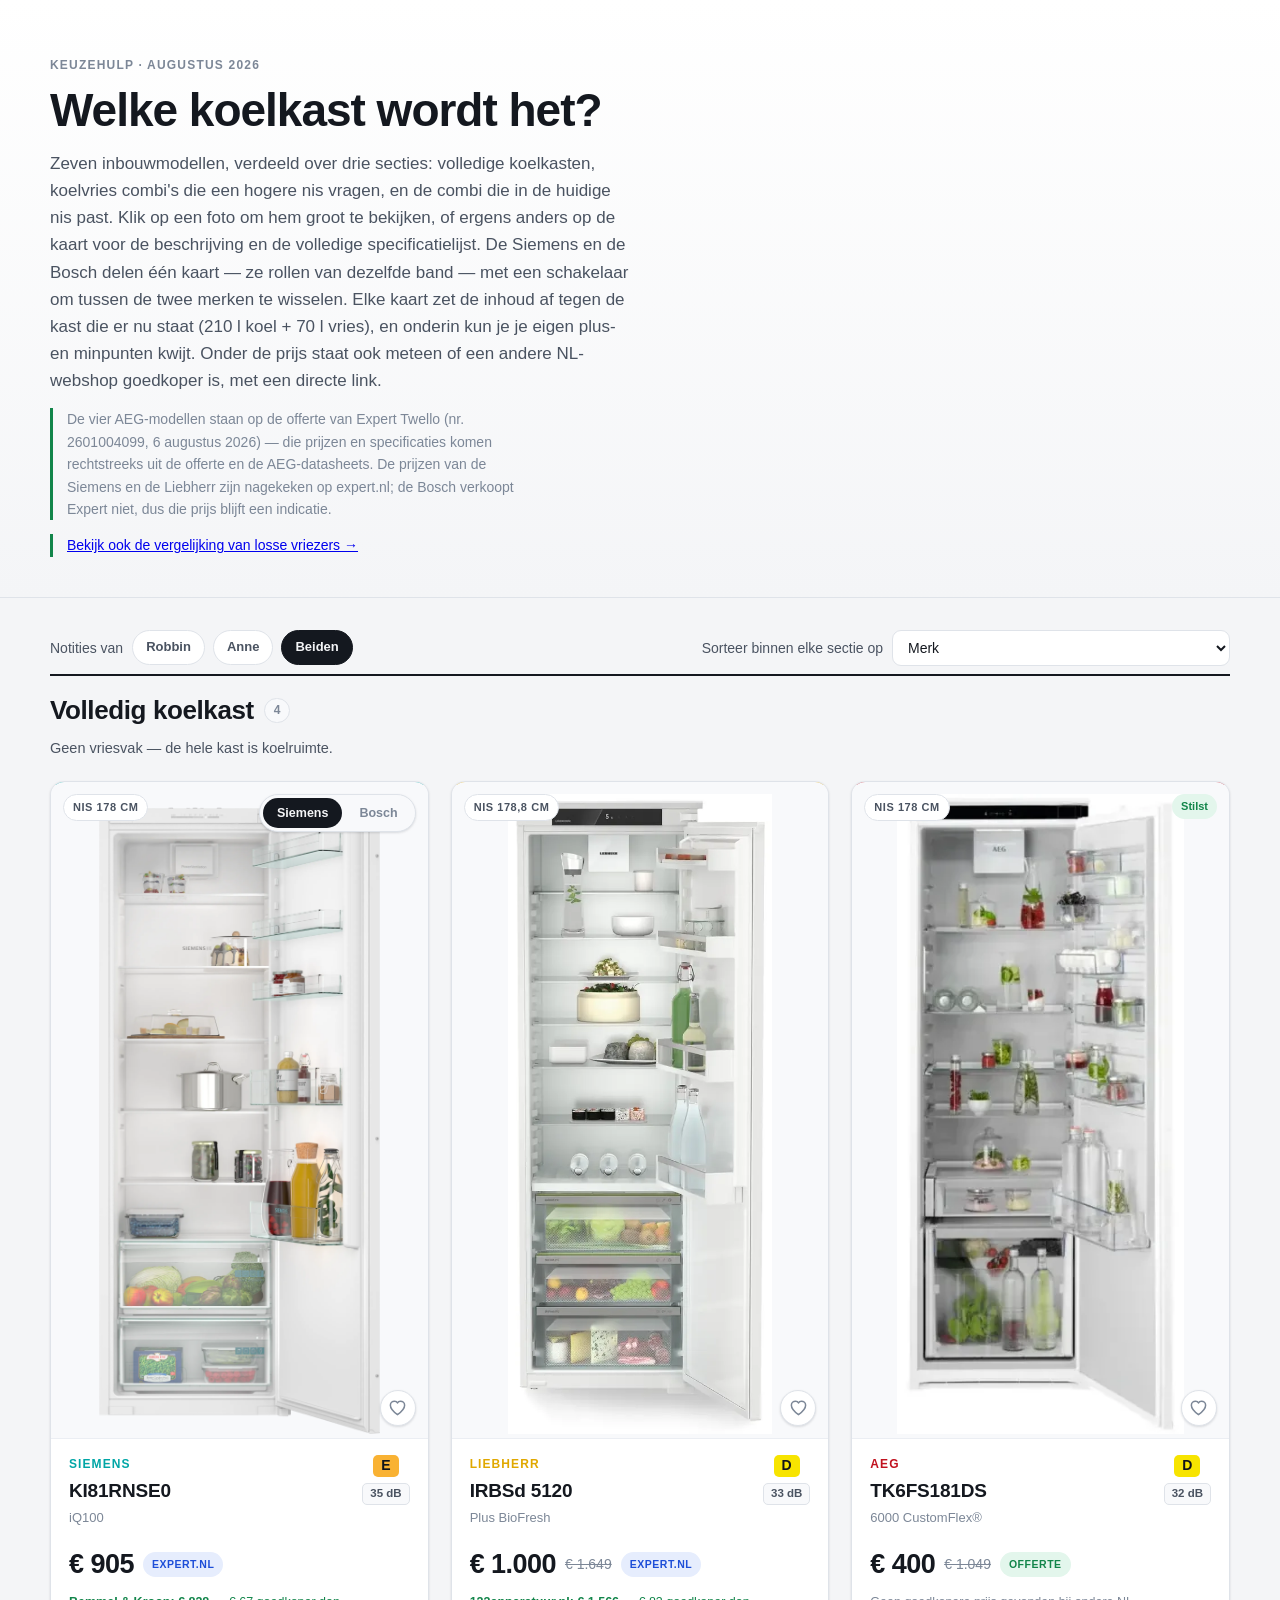
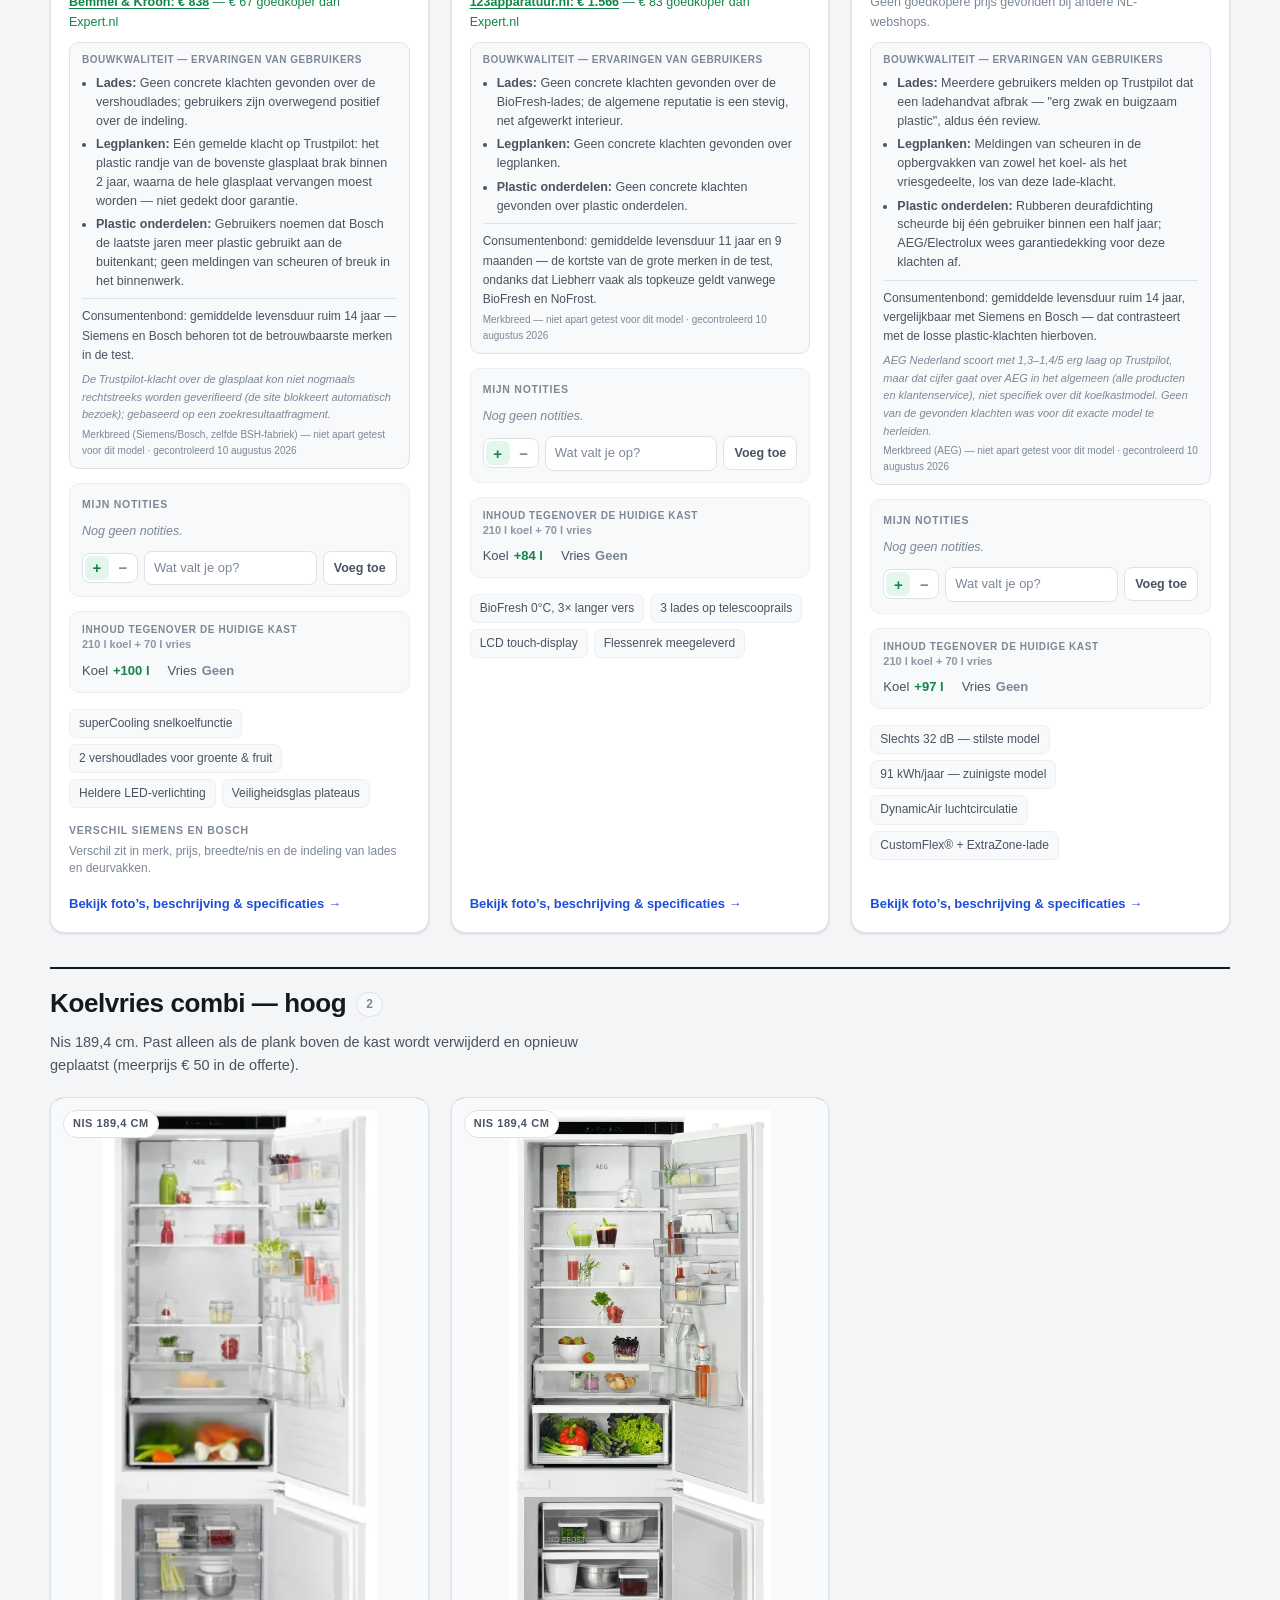
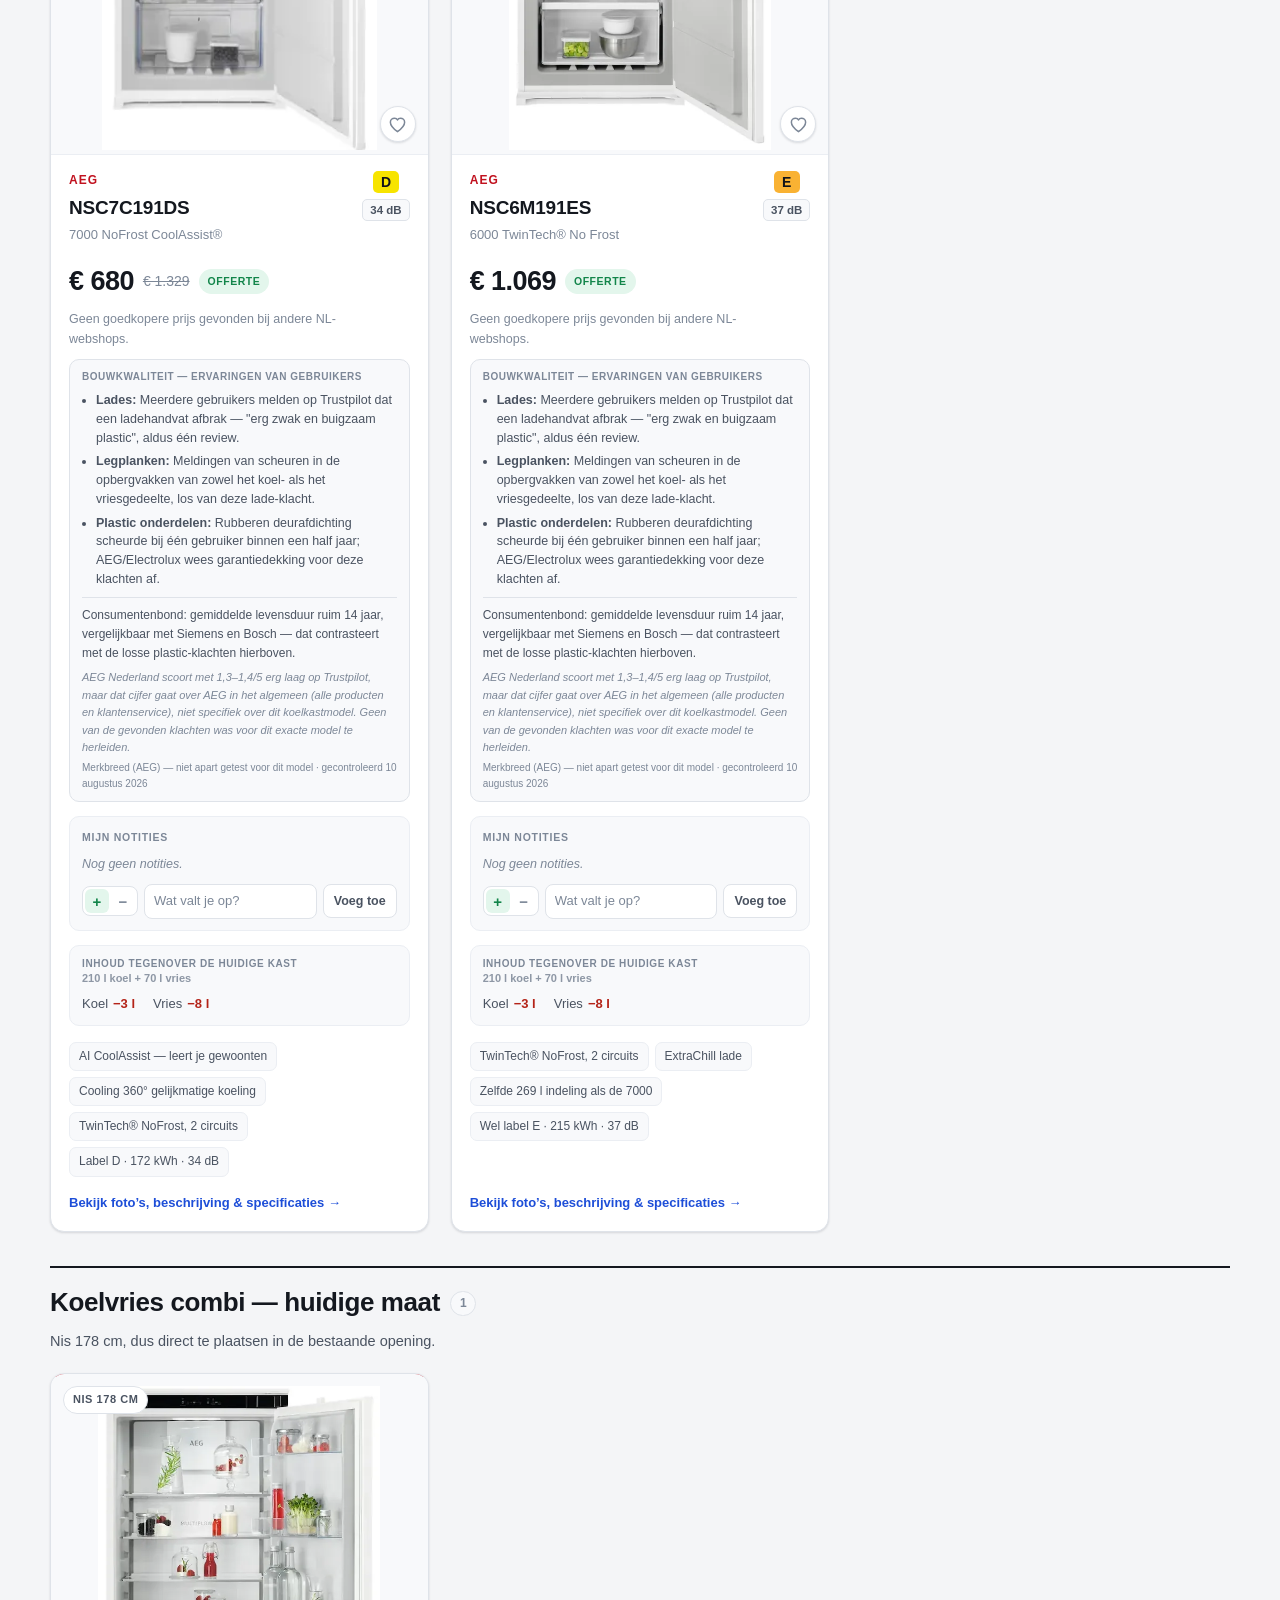
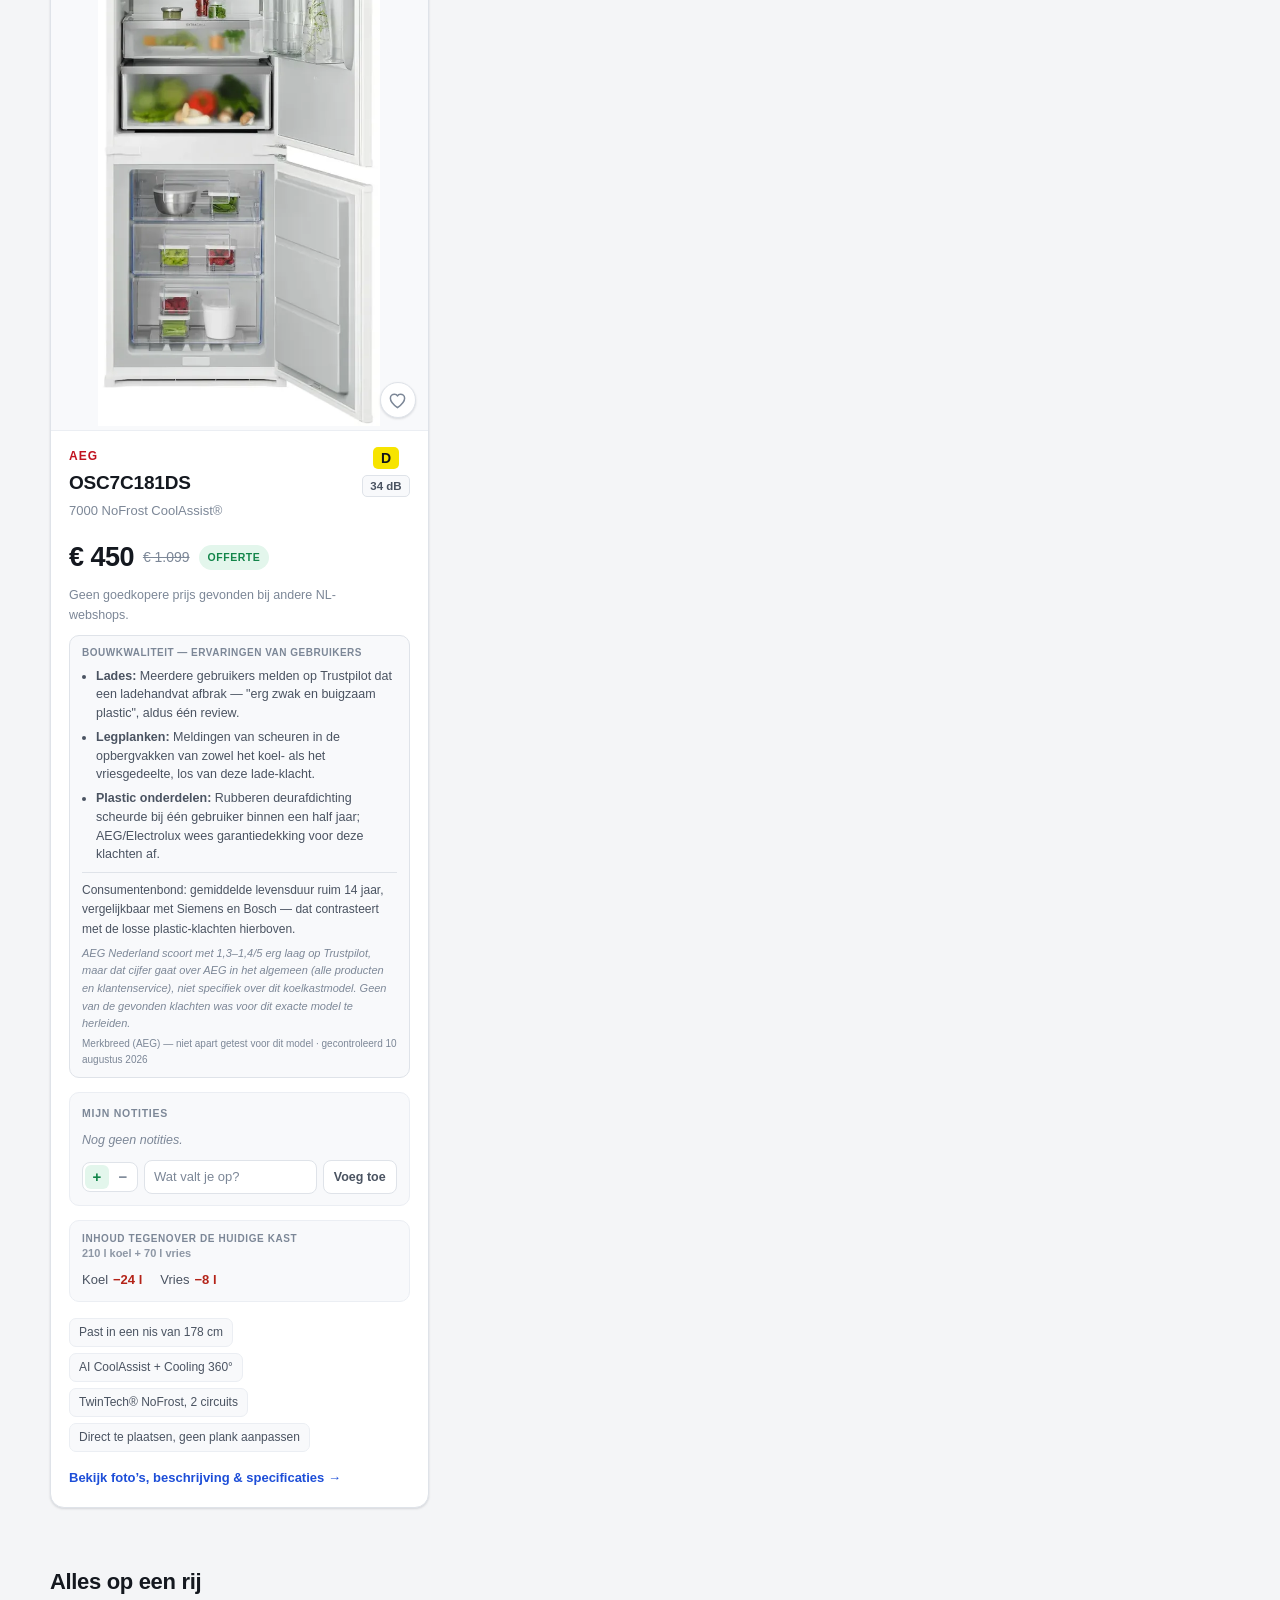
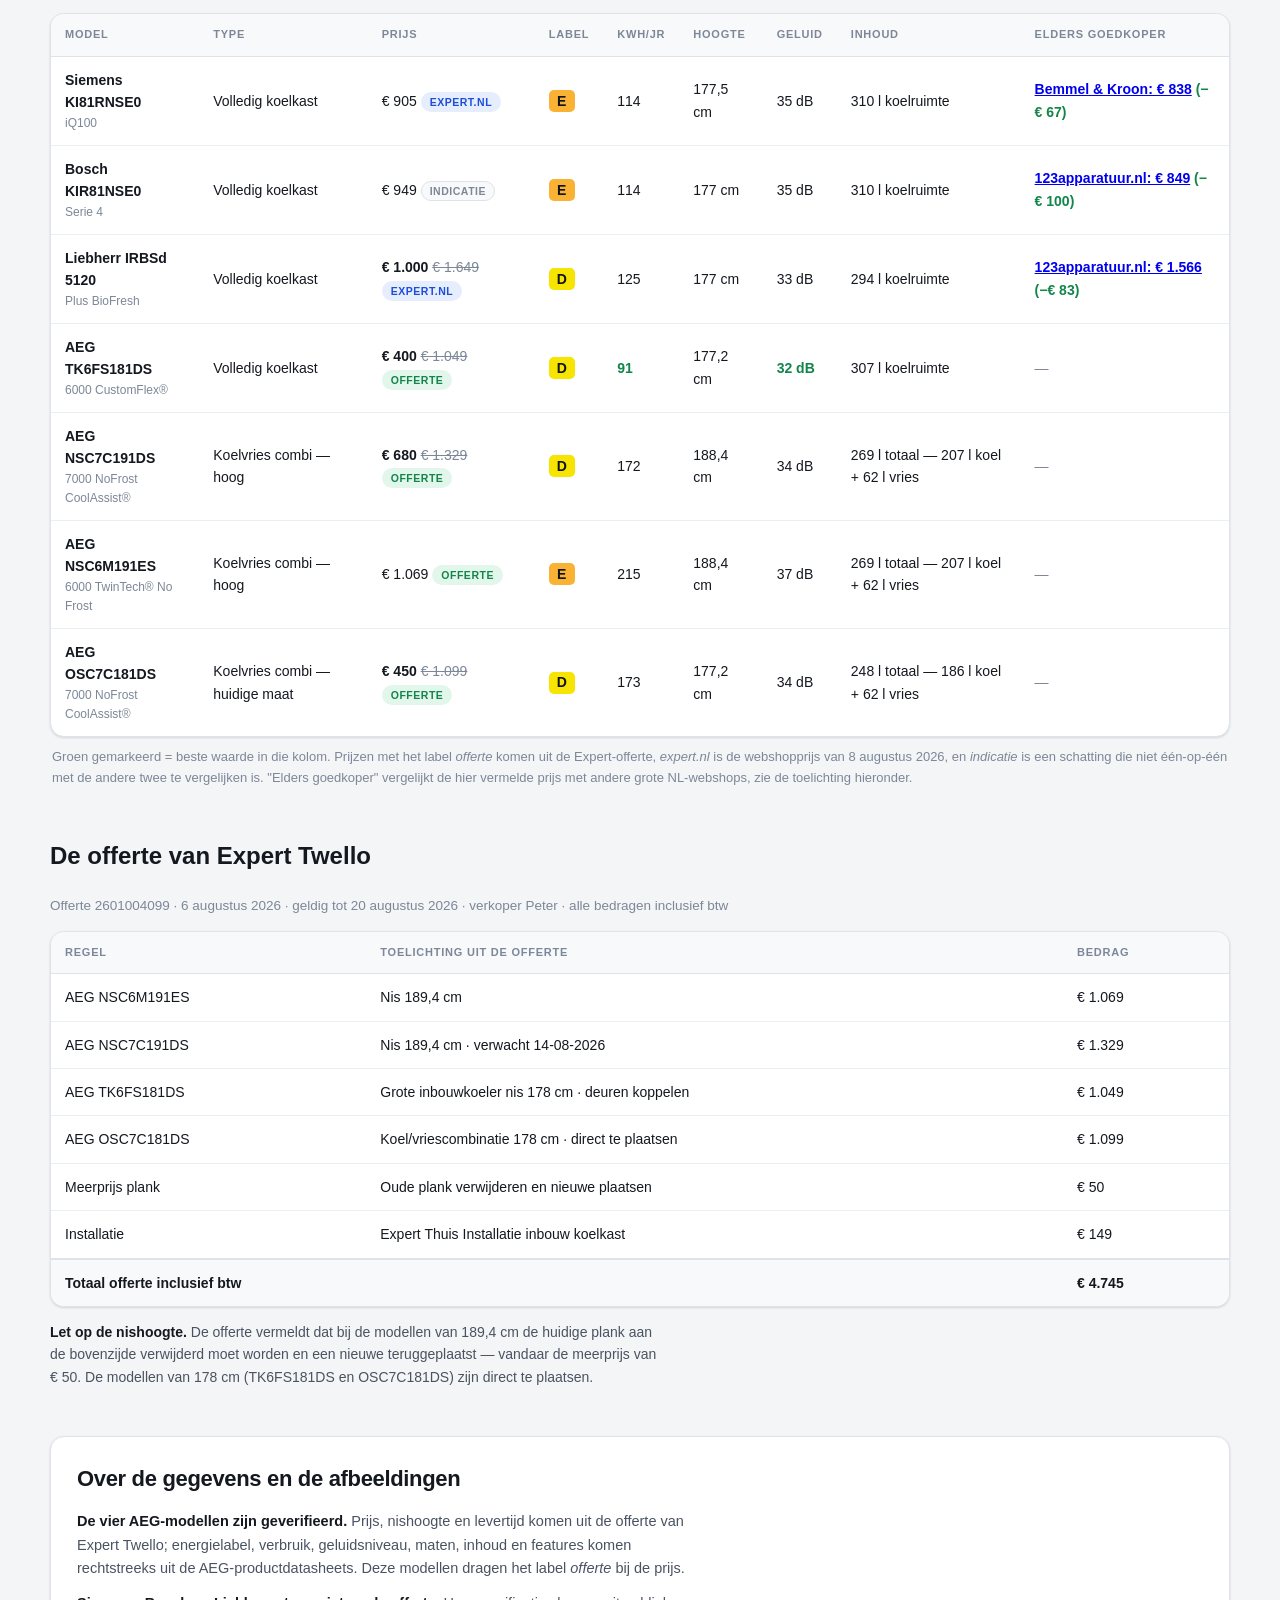
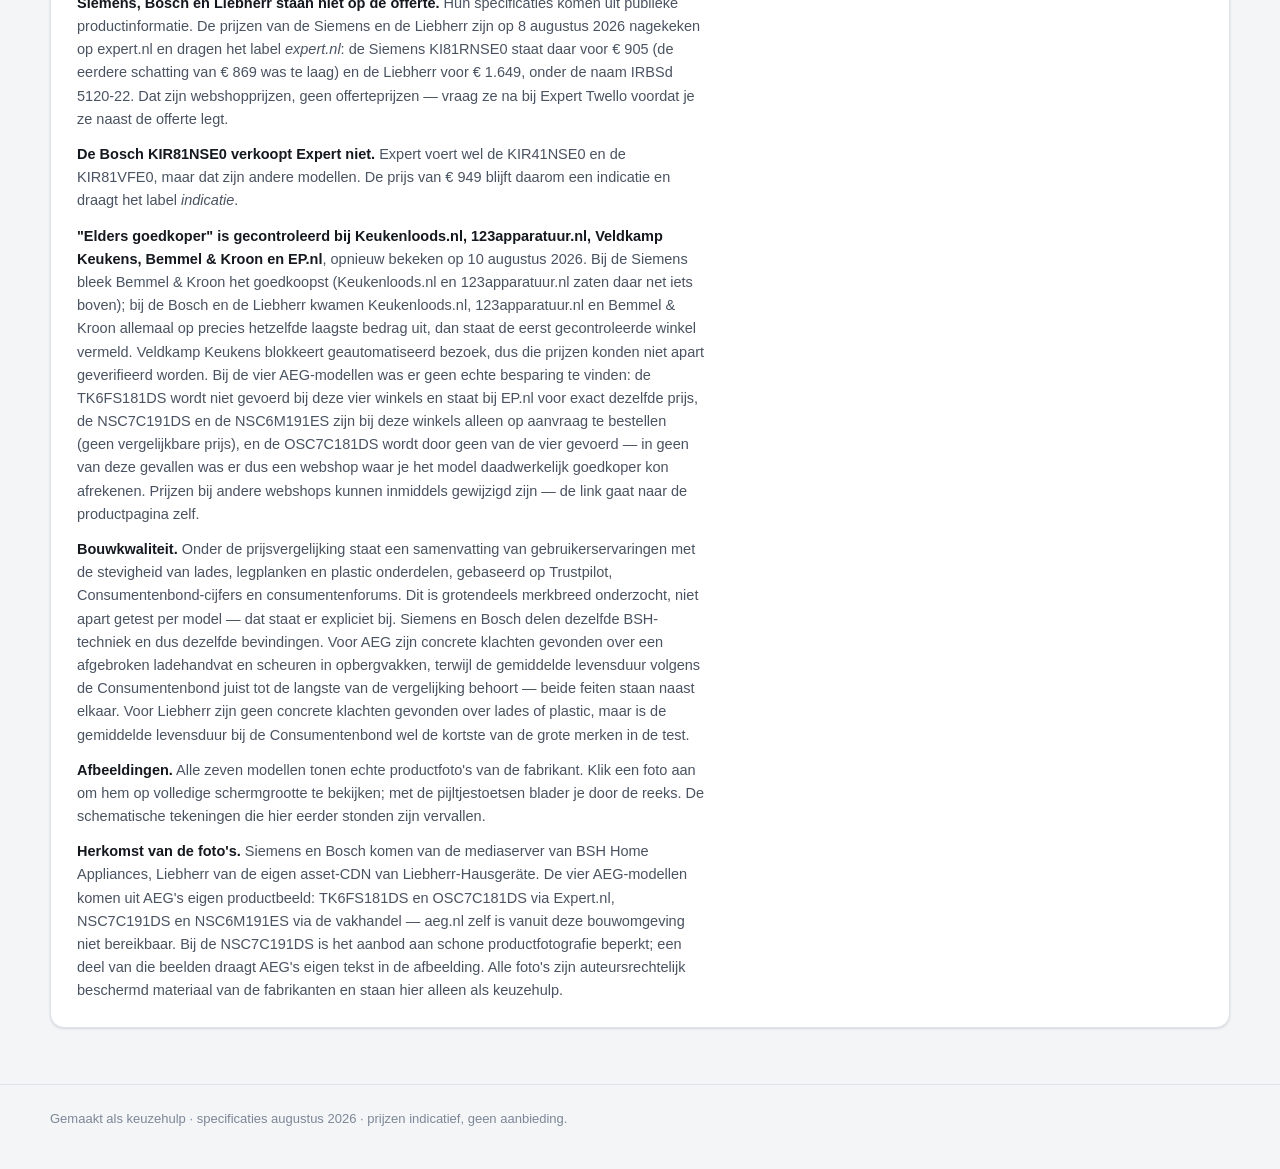
==== commit e4656c3b: "Bouwkwaliteit-ervaringen toevoegen aan alle koelkastkaarten Elke kaart toont nu een samenvatting van" ====
--- a/index.html
+++ b/index.html
@@ -160,6 +160,18 @@
       geen van deze gevallen was er dus een webshop waar je het model daadwerkelijk
       goedkoper kon afrekenen. Prijzen bij andere webshops kunnen inmiddels gewijzigd zijn —
       de link gaat naar de productpagina zelf.
+    </p>
+    <p>
+      <strong>Bouwkwaliteit.</strong> Onder de prijsvergelijking staat een samenvatting van
+      gebruikerservaringen met de stevigheid van lades, legplanken en plastic onderdelen,
+      gebaseerd op Trustpilot, Consumentenbond-cijfers en consumentenforums. Dit is grotendeels
+      merkbreed onderzocht, niet apart getest per model — dat staat er expliciet bij. Siemens en
+      Bosch delen dezelfde BSH-techniek en dus dezelfde bevindingen. Voor AEG zijn concrete
+      klachten gevonden over een afgebroken ladehandvat en scheuren in opbergvakken, terwijl de
+      gemiddelde levensduur volgens de Consumentenbond juist tot de langste van de vergelijking
+      behoort — beide feiten staan naast elkaar. Voor Liebherr zijn geen concrete klachten
+      gevonden over lades of plastic, maar is de gemiddelde levensduur bij de Consumentenbond
+      wel de kortste van de grote merken in de test.
     </p>
     <p>
       <strong>Afbeeldingen.</strong> Alle zeven modellen tonen echte productfoto's van de
--- a/assets/style.css
+++ b/assets/style.css
@@ -505,6 +505,40 @@
   .rev-cols { grid-template-columns: 1fr; }
 }
 
+/* Bouwkwaliteit-ervaringen (koelkastpagina): lades, legplanken en plastic
+   onderdelen, grotendeels merkbreed onderzocht. Zelfde neutrale kaartstijl
+   als de prijsvergelijking en reviews. */
+.quality-block {
+  margin: 10px 0 0;
+  padding: 9px 12px;
+  border-radius: 10px;
+  background: var(--surface-2);
+  border: 1px solid var(--line);
+}
+.quality-title {
+  margin: 0 0 6px;
+  font-size: 10px;
+  font-weight: 700;
+  letter-spacing: .05em;
+  text-transform: uppercase;
+  color: var(--ink-3);
+}
+.quality-list {
+  margin: 0;
+  padding: 0 0 0 14px;
+  font-size: 12.5px;
+  line-height: 1.5;
+  color: var(--ink-2);
+}
+.quality-list li + li { margin-top: 5px; }
+.quality-lifespan {
+  margin: 8px 0 0;
+  padding-top: 8px;
+  border-top: 1px solid var(--line);
+  font-size: 12px;
+  color: var(--ink-2);
+}
+
 /* Label en geluid staan rechtsboven naast merk/model/prijs, in plaats van in
    een aparte statsrij verderop. */
 .card-head { display: flex; align-items: flex-start; gap: 10px; }
